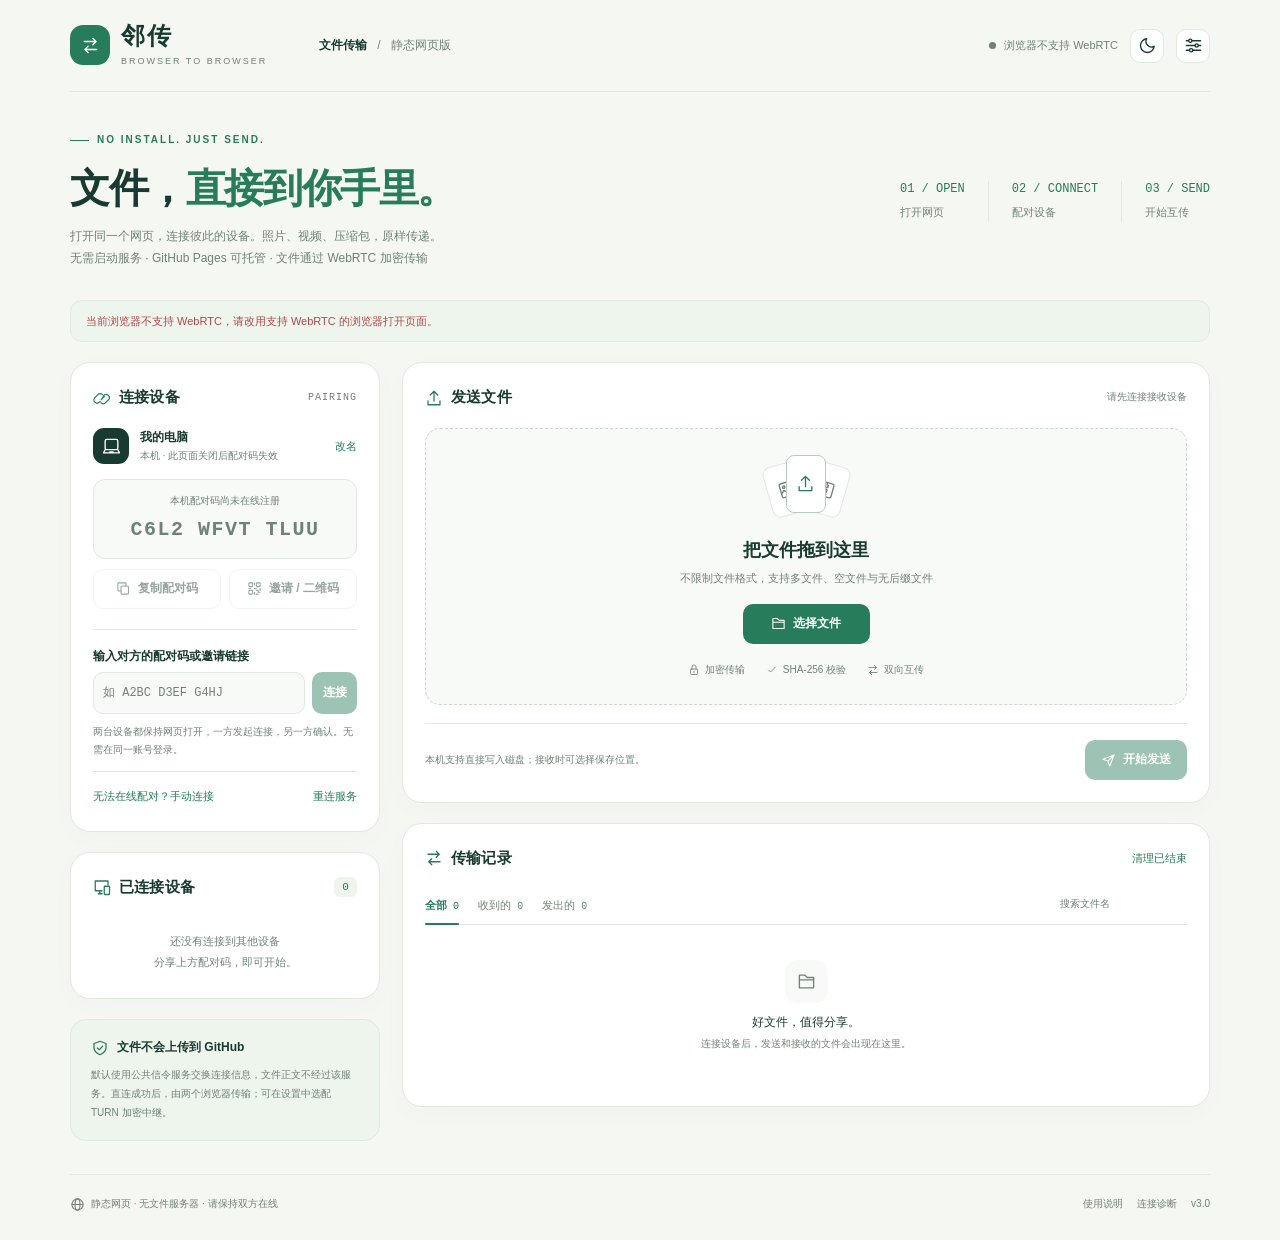
==== index.html @ 96dc43ec "feat: 功能开发" ====
<!doctype html>
<!--
THIRD-PARTY NOTICES

QRCode for JavaScript
Copyright (c) 2009 Kazuhiko Arase
Original QR implementation: MIT license (full text retained in index.html).
Source distribution used: qrcode-terminal/vendor/QRCode from the locally installed npm package.
The distribution includes Node adaptation / refactoring; qrcode-terminal is licensed under Apache-2.0.
The application's browser wrapper does not load any remote scripts.

qrcode-terminal Apache-2.0 license follows:


                                 Apache License
                           Version 2.0, January 2004
                        http://www.apache.org/licenses/

   TERMS AND CONDITIONS FOR USE, REPRODUCTION, AND DISTRIBUTION

   1. Definitions.

      "License" shall mean the terms and conditions for use, reproduction,
      and distribution as defined by Sections 1 through 9 of this document.

      "Licensor" shall mean the copyright owner or entity authorized by
      the copyright owner that is granting the License.

      "Legal Entity" shall mean the union of the acting entity and all
      other entities that control, are controlled by, or are under common
      control with that entity. For the purposes of this definition,
      "control" means (i) the power, direct or indirect, to cause the
      direction or management of such entity, whether by contract or
      otherwise, or (ii) ownership of fifty percent (50%) or more of the
      outstanding shares, or (iii) beneficial ownership of such entity.

      "You" (or "Your") shall mean an individual or Legal Entity
      exercising permissions granted by this License.

      "Source" form shall mean the preferred form for making modifications,
      including but not limited to software source code, documentation
      source, and configuration files.

      "Object" form shall mean any form resulting from mechanical
      transformation or translation of a Source form, including but
      not limited to compiled object code, generated documentation,
      and conversions to other media types.

      "Work" shall mean the work of authorship, whether in Source or
      Object form, made available under the License, as indicated by a
      copyright notice that is included in or attached to the work
      (an example is provided in the Appendix below).

      "Derivative Works" shall mean any work, whether in Source or Object
      form, that is based on (or derived from) the Work and for which the
      editorial revisions, annotations, elaborations, or other modifications
      represent, as a whole, an original work of authorship. For the purposes
      of this License, Derivative Works shall not include works that remain
      separable from, or merely link (or bind by name) to the interfaces of,
      the Work and Derivative Works thereof.

      "Contribution" shall mean any work of authorship, including
      the original version of the Work and any modifications or additions
      to that Work or Derivative Works thereof, that is intentionally
      submitted to Licensor for inclusion in the Work by the copyright owner
      or by an individual or Legal Entity authorized to submit on behalf of
      the copyright owner. For the purposes of this definition, "submitted"
      means any form of electronic, verbal, or written communication sent
      to the Licensor or its representatives, including but not limited to
      communication on electronic mailing lists, source code control systems,
      and issue tracking systems that are managed by, or on behalf of, the
      Licensor for the purpose of discussing and improving the Work, but
      excluding communication that is conspicuously marked or otherwise
      designated in writing by the copyright owner as "Not a Contribution."

      "Contributor" shall mean Licensor and any individual or Legal Entity
      on behalf of whom a Contribution has been received by Licensor and
      subsequently incorporated within the Work.

   2. Grant of Copyright License. Subject to the terms and conditions of
      this License, each Contributor hereby grants to You a perpetual,
      worldwide, non-exclusive, no-charge, royalty-free, irrevocable
      copyright license to reproduce, prepare Derivative Works of,
      publicly display, publicly perform, sublicense, and distribute the
      Work and such Derivative Works in Source or Object form.

   3. Grant of Patent License. Subject to the terms and conditions of
      this License, each Contributor hereby grants to You a perpetual,
      worldwide, non-exclusive, no-charge, royalty-free, irrevocable
      (except as stated in this section) patent license to make, have made,
      use, offer to sell, sell, import, and otherwise transfer the Work,
      where such license applies only to those patent claims licensable
      by such Contributor that are necessarily infringed by their
      Contribution(s) alone or by combination of their Contribution(s)
      with the Work to which such Contribution(s) was submitted. If You
      institute patent litigation against any entity (including a
      cross-claim or counterclaim in a lawsuit) alleging that the Work
      or a Contribution incorporated within the Work constitutes direct
      or contributory patent infringement, then any patent licenses
      granted to You under this License for that Work shall terminate
      as of the date such litigation is filed.

   4. Redistribution. You may reproduce and distribute copies of the
      Work or Derivative Works thereof in any medium, with or without
      modifications, and in Source or Object form, provided that You
      meet the following conditions:

      (a) You must give any other recipients of the Work or
          Derivative Works a copy of this License; and

      (b) You must cause any modified files to carry prominent notices
          stating that You changed the files; and

      (c) You must retain, in the Source form of any Derivative Works
          that You distribute, all copyright, patent, trademark, and
          attribution notices from the Source form of the Work,
          excluding those notices that do not pertain to any part of
          the Derivative Works; and

      (d) If the Work includes a "NOTICE" text file as part of its
          distribution, then any Derivative Works that You distribute must
          include a readable copy of the attribution notices contained
          within such NOTICE file, excluding those notices that do not
          pertain to any part of the Derivative Works, in at least one
          of the following places: within a NOTICE text file distributed
          as part of the Derivative Works; within the Source form or
          documentation, if provided along with the Derivative Works; or,
          within a display generated by the Derivative Works, if and
          wherever such third-party notices normally appear. The contents
          of the NOTICE file are for informational purposes only and
          do not modify the License. You may add Your own attribution
          notices within Derivative Works that You distribute, alongside
          or as an addendum to the NOTICE text from the Work, provided
          that such additional attribution notices cannot be construed
          as modifying the License.

      You may add Your own copyright statement to Your modifications and
      may provide additional or different license terms and conditions
      for use, reproduction, or distribution of Your modifications, or
      for any such Derivative Works as a whole, provided Your use,
      reproduction, and distribution of the Work otherwise complies with
      the conditions stated in this License.

   5. Submission of Contributions. Unless You explicitly state otherwise,
      any Contribution intentionally submitted for inclusion in the Work
      by You to the Licensor shall be under the terms and conditions of
      this License, without any additional terms or conditions.
      Notwithstanding the above, nothing herein shall supersede or modify
      the terms of any separate license agreement you may have executed
      with Licensor regarding such Contributions.

   6. Trademarks. This License does not grant permission to use the trade
      names, trademarks, service marks, or product names of the Licensor,
      except as required for reasonable and customary use in describing the
      origin of the Work and reproducing the content of the NOTICE file.

   7. Disclaimer of Warranty. Unless required by applicable law or
      agreed to in writing, Licensor provides the Work (and each
      Contributor provides its Contributions) on an "AS IS" BASIS,
      WITHOUT WARRANTIES OR CONDITIONS OF ANY KIND, either express or
      implied, including, without limitation, any warranties or conditions
      of TITLE, NON-INFRINGEMENT, MERCHANTABILITY, or FITNESS FOR A
      PARTICULAR PURPOSE. You are solely responsible for determining the
      appropriateness of using or redistributing the Work and assume any
      risks associated with Your exercise of permissions under this License.

   8. Limitation of Liability. In no event and under no legal theory,
      whether in tort (including negligence), contract, or otherwise,
      unless required by applicable law (such as deliberate and grossly
      negligent acts) or agreed to in writing, shall any Contributor be
      liable to You for damages, including any direct, indirect, special,
      incidental, or consequential damages of any character arising as a
      result of this License or out of the use or inability to use the
      Work (including but not limited to damages for loss of goodwill,
      work stoppage, computer failure or malfunction, or any and all
      other commercial damages or losses), even if such Contributor
      has been advised of the possibility of such damages.

   9. Accepting Warranty or Additional Liability. While redistributing
      the Work or Derivative Works thereof, You may choose to offer,
      and charge a fee for, acceptance of support, warranty, indemnity,
      or other liability obligations and/or rights consistent with this
      License. However, in accepting such obligations, You may act only
      on Your own behalf and on Your sole responsibility, not on behalf
      of any other Contributor, and only if You agree to indemnify,
      defend, and hold each Contributor harmless for any liability
      incurred by, or claims asserted against, such Contributor by reason
      of your accepting any such warranty or additional liability.

   END OF TERMS AND CONDITIONS

   APPENDIX: How to apply the Apache License to your work.

      To apply the Apache License to your work, attach the following
      boilerplate notice, with the fields enclosed by brackets "[]"
      replaced with your own identifying information. (Don't include
      the brackets!)  The text should be enclosed in the appropriate
      comment syntax for the file format. We also recommend that a
      file or class name and description of purpose be included on the
      same "printed page" as the copyright notice for easier
      identification within third-party archives.

   Copyright [yyyy] [name of copyright owner]

   Licensed under the Apache License, Version 2.0 (the "License");
   you may not use this file except in compliance with the License.
   You may obtain a copy of the License at

       http://www.apache.org/licenses/LICENSE-2.0

   Unless required by applicable law or agreed to in writing, software
   distributed under the License is distributed on an "AS IS" BASIS,
   WITHOUT WARRANTIES OR CONDITIONS OF ANY KIND, either express or implied.
   See the License for the specific language governing permissions and
   limitations under the License.

==============================================================
This product also include the following software:
==============================================================

 QRCode for JavaScript

 Copyright (c) 2009 Kazuhiko Arase

 URL: http://www.d-project.com/

 Licensed under the MIT license:
   http://www.opensource.org/licenses/mit-license.php

 The word "QR Code" is registered trademark of 
 DENSO WAVE INCORPORATED
   http://www.denso-wave.com/qrcode/faqpatent-e.html

Located in ./vendor/QRCode
- project has been modified to work in Node and some refactoring was done for code cleanup

-->
<html lang="zh-CN"><head><meta charset="utf-8"><meta name="viewport" content="width=device-width,initial-scale=1"><meta name="color-scheme" content="light dark"><meta name="referrer" content="no-referrer"><meta name="description" content="邻传：可部署到 GitHub Pages 的单文件网页。通过 WebRTC 在浏览器间互传任意格式文件，无需运行文件服务器。"><title>邻传 · 浏览器点对点文件传输</title><link rel="icon" href="data:image/svg+xml,%3Csvg xmlns='http://www.w3.org/2000/svg' viewBox='0 0 64 64'%3E%3Crect width='64' height='64' rx='18' fill='%23267c5b'/%3E%3Cpath d='M15 23h34l-8-8M49 41H15l8 8' fill='none' stroke='white' stroke-width='4' stroke-linecap='round' stroke-linejoin='round'/%3E%3C/svg%3E"><style>:root{--bg:#f5f7f3;--card:#fff;--alt:#f8faf7;--ink:#193a30;--muted:#708278;--line:#e1e9e1;--accent:#267c5b;--accent-hover:#1d674a;--soft:#edf5ed;--danger:#b44848;--warn:#9c742f;--shadow:0 6px 28px #193a3005;--radius:20px}
:root[data-theme=dark]{--bg:#111c17;--card:#192920;--alt:#1d2f25;--ink:#e1eee5;--muted:#97ad9e;--line:#304739;--accent:#88d0a4;--accent-hover:#a5dfba;--soft:#263f2f;--danger:#f39494;--warn:#dcba78;--shadow:none}
*{box-sizing:border-box}html{scroll-behavior:smooth}body{margin:0;background:var(--bg);color:var(--ink);font:14px/1.65 -apple-system,BlinkMacSystemFont,"Segoe UI","PingFang SC","Microsoft YaHei",sans-serif}button,input,textarea,select{font:inherit}button{cursor:pointer;color:inherit}button:disabled{opacity:.45;cursor:not-allowed}button,a{touch-action:manipulation;-webkit-tap-highlight-color:transparent}button{border:0;background:none}a{color:var(--accent)}:focus-visible{outline:3px solid var(--accent);outline-offset:3px}[hidden]{display:none!important}h1,h2,h3,p{margin:0}button,input,textarea{min-width:0}input,textarea{width:100%;border:1px solid var(--line);background:var(--alt);color:var(--ink);border-radius:10px;padding:10px 12px}textarea{resize:vertical}input::placeholder,textarea::placeholder{color:var(--muted)}label{display:block;font-size:12px;font-weight:600;margin-bottom:6px}.icon{width:19px;height:19px;fill:none;stroke:currentColor;stroke-width:1.7;stroke-linecap:round;stroke-linejoin:round;flex:none}.icon.sm{width:15px;height:15px}.shell{max-width:1220px;margin:auto;padding:0 40px}.topbar{height:92px;display:flex;align-items:center;justify-content:space-between;gap:20px;border-bottom:1px solid var(--line)}.brand{display:flex;align-items:center;gap:11px}.brand-mark{width:40px;height:40px;border-radius:13px;background:var(--accent);color:var(--card);display:grid;place-items:center}.brand-name{font-size:24px;line-height:1.2;font-weight:760;letter-spacing:2px}.brand-sub{font-size:9px;letter-spacing:2px;color:var(--muted);margin-top:4px}.nav-title{font-size:12px;color:var(--muted);margin-right:auto;margin-left:32px}.nav-title b{color:var(--ink);font-weight:600}.top-actions{display:flex;align-items:center;gap:12px}.icon-btn{width:34px;height:34px;display:inline-flex;align-items:center;justify-content:center;border:1px solid var(--line);background:var(--card);border-radius:10px;flex:none}.icon-btn:hover{background:var(--soft)}.status{display:flex;align-items:center;gap:8px;font-size:11px;color:var(--muted)}.dot{width:7px;height:7px;background:var(--muted);border-radius:50%;flex:none}.status.online{color:var(--accent)}.status.online .dot{background:var(--accent);box-shadow:0 0 0 4px var(--soft)}.hero{display:flex;align-items:center;justify-content:space-between;gap:30px;padding:40px 0 30px}.eyebrow{font-size:10px;letter-spacing:2px;color:var(--accent);font-weight:650;display:flex;align-items:center;gap:8px}.eyebrow:before{content:"";width:19px;height:1px;background:var(--accent)}h1{font-size:40px;line-height:1.4;letter-spacing:-1.4px;font-weight:740;margin:11px 0 9px}h1 span{color:var(--accent)}.hero p{font-size:12px;color:var(--muted);line-height:1.9}.hero-steps{display:flex;gap:23px}.hero-step{display:grid;gap:6px;font-size:11px;color:var(--muted);white-space:nowrap}.hero-step+.hero-step{border-left:1px solid var(--line);padding-left:23px}.hero-step b{font:12px/1.4 ui-monospace,SFMono-Regular,Consolas,monospace;color:var(--accent)}.workspace{display:grid;grid-template-columns:310px minmax(0,1fr);gap:22px;align-items:start}.column{display:flex;flex-direction:column;gap:20px;min-width:0}.card{background:var(--card);border:1px solid var(--line);border-radius:var(--radius);box-shadow:var(--shadow);padding:22px}.heading{display:flex;align-items:center;justify-content:space-between;gap:10px}.heading-title{display:flex;align-items:center;gap:8px}.heading-title>.icon{color:var(--accent);width:18px;height:18px}h2{font-size:15px;font-weight:650;letter-spacing:.2px}h3{font-size:14px;font-weight:650}.kicker{font:10px/1.5 ui-monospace,SFMono-Regular,Consolas,monospace;color:var(--muted);letter-spacing:1px}.tiny{font-size:10px;color:var(--muted)}.muted{color:var(--muted);font-size:12px}.pair-self{display:flex;align-items:center;gap:11px;padding:18px 0 15px}.avatar{width:36px;height:36px;border-radius:11px;display:grid;place-items:center;background:var(--soft);color:var(--accent);flex:none}.avatar.me{background:var(--ink);color:var(--card)}.name{font-size:12px;font-weight:650;white-space:nowrap;overflow:hidden;text-overflow:ellipsis}.grow{flex:1;min-width:0}.code-box{position:relative;background:var(--alt);border:1px solid var(--line);border-radius:12px;padding:13px 10px;text-align:center}.code-box .tiny{font-size:10px;margin-bottom:5px}.pair-code{font:600 20px/1.5 ui-monospace,SFMono-Regular,Consolas,monospace;letter-spacing:1.5px;user-select:all}.code-box.offline .pair-code{color:var(--muted)}.share-actions{display:grid;grid-template-columns:1fr 1fr;gap:8px;margin-top:10px}.btn{display:inline-flex;align-items:center;justify-content:center;gap:7px;font-size:12px;font-weight:600;border-radius:10px;min-height:38px;padding:9px 15px;background:var(--accent);color:var(--card);border:1px solid transparent;white-space:nowrap}.btn:hover:not(:disabled){background:var(--accent-hover)}.btn.secondary{background:var(--card);color:var(--ink);border-color:var(--line)}.btn.secondary:hover:not(:disabled){background:var(--soft)}.btn.ghost{background:var(--soft);color:var(--accent)}.btn.danger{background:transparent;color:var(--danger);border-color:var(--line)}.btn.small{font-size:11px;min-height:31px;padding:6px 10px}.divider{height:1px;background:var(--line);margin:20px 0 17px}.input-row{display:flex;gap:7px}.input-row input{font:12px/1.5 ui-monospace,SFMono-Regular,Consolas,monospace;padding:11px 9px}.input-row .btn{padding:9px 12px}.pair-hint{font-size:10px;color:var(--muted);margin:9px 0;line-height:1.8}.text-btn{color:var(--accent);font-size:11px;padding:3px 0;text-decoration:none}.text-btn:hover{text-decoration:underline}.text-btn.danger{color:var(--danger)}.manual-link{display:flex;align-items:center;justify-content:space-between;margin-top:12px;border-top:1px solid var(--line);padding-top:12px}.count{font:11px/1.5 ui-monospace,SFMono-Regular,Consolas,monospace;background:var(--soft);color:var(--accent);border-radius:6px;min-width:23px;text-align:center;padding:2px 6px}.device-list{margin-top:13px}.device{display:flex;align-items:center;gap:9px;padding:11px 8px;border-radius:12px;border:1px solid var(--line);margin-top:8px}.device.selected{background:var(--soft);border-color:var(--accent)}.device-select{display:flex;align-items:center;gap:9px;text-align:left;padding:0;flex:1;min-width:0}.device .icon-btn{width:27px;height:27px;border-radius:8px;background:transparent}.device .avatar{width:32px;height:32px}.device-info{font-size:10px;color:var(--muted);line-height:1.8}.device-info .verify{font-family:ui-monospace,SFMono-Regular,Consolas,monospace}.request{padding:12px;background:var(--soft);border:1px solid var(--line);border-radius:12px;margin-top:10px}.request p{font-size:11px;color:var(--muted);margin:5px 0 9px}.request .actions{display:flex;gap:6px}.empty-devices{font-size:11px;color:var(--muted);text-align:center;padding:19px 0 3px;line-height:1.9}.privacy-card{padding:18px 20px;background:var(--soft);border:1px solid var(--line);border-radius:16px}.privacy-card .heading-title{font-size:12px;font-weight:600}.privacy-card p{font-size:10px;color:var(--muted);line-height:1.9;margin-top:7px}.recipient{font-size:10px;color:var(--muted);max-width:50%;overflow:hidden;text-overflow:ellipsis;white-space:nowrap}.dropzone{display:flex;flex-direction:column;align-items:center;justify-content:center;border:1.5px dashed #c9d9ca;background:var(--alt);border-radius:15px;margin-top:18px;min-height:257px;padding:26px 12px;text-align:center;transition:background .15s,border-color .15s}.dropzone.dragging{background:var(--soft);border-color:var(--accent)}.file-art{width:83px;height:66px;position:relative;margin:0 auto 15px}.paper{position:absolute;display:grid;place-items:center;width:40px;height:52px;border:1px solid var(--line);background:var(--card);border-radius:8px;top:8px;color:var(--muted)}.paper.left{left:2px;transform:rotate(-16deg)}.paper.right{right:2px;transform:rotate(16deg)}.paper.center{left:21px;top:0;height:58px;z-index:1;color:var(--accent);border-color:#b5ccb9}.dropzone h3{font-size:18px;margin-bottom:3px}.dropzone p{font-size:11px;color:var(--muted)}.dropzone>.btn{margin-top:17px;min-width:127px}.drop-hints{display:flex;justify-content:center;gap:21px;font-size:10px;color:var(--muted);margin-top:18px}.drop-hints span{display:flex;align-items:center;gap:5px}.drop-hints .icon{width:12px;height:12px}.queue{margin-top:17px}.queue .heading{margin-bottom:9px}.queue-list{max-height:246px;overflow:auto}.queue-file{display:flex;align-items:center;gap:9px;padding:8px 0;border-bottom:1px solid var(--line)}.file-icon{width:32px;height:38px;background:var(--soft);color:var(--accent);border-radius:7px;display:grid;place-items:center;flex:none}.filename{font-size:12px;font-weight:600;overflow:hidden;white-space:nowrap;text-overflow:ellipsis}.file-meta{font-size:10px;color:var(--muted);line-height:1.85;overflow-wrap:anywhere}.send-footer{display:flex;justify-content:space-between;align-items:center;gap:12px;border-top:1px solid var(--line);margin-top:18px;padding-top:16px}.send-footer p{font-size:10px;color:var(--muted);max-width:64%}.tabbar{display:flex;align-items:center;justify-content:space-between;gap:12px;border-bottom:1px solid var(--line);margin-top:15px}.tabs{display:flex;gap:19px}.tab{position:relative;padding:10px 0;font-size:11px;color:var(--muted)}.tab.active{color:var(--accent);font-weight:650}.tab.active:after{position:absolute;content:"";height:2px;background:var(--accent);bottom:-1px;left:0;right:0;border-radius:2px}.tab span{font:10px/1.5 ui-monospace,SFMono-Regular,Consolas,monospace;margin-left:3px}.search{max-width:132px;font-size:10px;border:0;background:transparent;padding:5px}.transfer-list{max-height:600px;overflow:auto}.empty-state{padding:35px 16px 32px;text-align:center}.empty-art{width:43px;height:43px;border-radius:13px;background:var(--alt);color:var(--muted);display:grid;place-items:center;margin:auto auto 10px}.empty-state h3{font-size:12px;font-weight:500;margin-bottom:3px}.empty-state p{font-size:10px;color:var(--muted)}.transfer{display:flex;align-items:flex-start;gap:11px;padding:16px 0;border-bottom:1px solid var(--line)}.transfer:last-child{border-bottom:0}.transfer-main{min-width:0;flex:1}.transfer .file-icon{margin-top:2px}.transfer-head{display:flex;justify-content:space-between;gap:8px}.state-label{font-size:10px;color:var(--accent);flex:none;text-align:right}.state-label.error{color:var(--danger)}.progress-track{height:4px;border-radius:4px;background:var(--line);overflow:hidden;margin-top:9px}.progress-fill{height:100%;background:var(--accent);transition:width .15s}.transfer-actions{display:flex;flex-wrap:wrap;align-items:center;gap:7px;margin-top:9px}.checksum{font:9px/1.7 ui-monospace,SFMono-Regular,Consolas,monospace;color:var(--muted);overflow-wrap:anywhere;margin-top:5px}.banner{background:var(--soft);border:1px solid var(--line);padding:11px 15px;border-radius:12px;font-size:11px;color:var(--muted);margin-bottom:20px}.banner strong{color:var(--ink)}.banner.error{color:var(--danger)}.footer{display:flex;align-items:center;justify-content:space-between;gap:20px;border-top:1px solid var(--line);margin-top:33px;padding:21px 0 28px;font-size:10px;color:var(--muted)}.footer-left{display:flex;align-items:center;gap:6px}.footer-right{display:flex;align-items:center;gap:14px}.footer-right button{font-size:10px;color:var(--muted);padding:0}.toasts{position:fixed;bottom:25px;left:50%;transform:translateX(-50%);z-index:100;max-width:calc(100vw - 30px);width:max-content;pointer-events:none;display:grid;gap:8px}.toast{background:var(--ink);color:var(--card);box-shadow:0 5px 25px #0002;padding:11px 17px;border-radius:11px;font-size:12px;max-width:580px;overflow-wrap:anywhere}.toast.error{background:var(--danger);color:#fff}dialog{width:min(560px,calc(100vw - 28px));border:1px solid var(--line);border-radius:20px;padding:25px;background:var(--card);color:var(--ink);box-shadow:0 20px 100px #0003;max-height:88vh;overflow:auto}dialog::backdrop{background:#11251c66;backdrop-filter:blur(3px)}.modal-heading{display:flex;align-items:center;justify-content:space-between;gap:15px;margin-bottom:16px}.modal-heading h2{font-size:18px}.modal-copy{font-size:12px;line-height:1.9;color:var(--muted);margin:0 0 17px}.field{margin:16px 0}.field .tiny{margin-top:6px;line-height:1.85}.modal-actions{display:flex;justify-content:flex-end;gap:9px;margin-top:18px}.check-label{display:flex;align-items:flex-start;gap:8px;color:var(--muted);font-size:11px;font-weight:400}.check-label input{width:15px;min-width:15px;height:15px;accent-color:var(--accent);margin-top:3px}.mono{font-family:ui-monospace,SFMono-Regular,Consolas,monospace}.manual-section{border:1px solid var(--line);border-radius:12px;padding:14px;margin-top:13px}.manual-section h3{font-size:12px;margin-bottom:7px}.manual-section p{font-size:11px;color:var(--muted);line-height:1.9;margin-bottom:11px}.manual-section textarea{font:10px/1.6 ui-monospace,SFMono-Regular,Consolas,monospace;margin-bottom:8px;min-height:80px}.manual-section .btn{white-space:normal}.manual-state{font-size:11px;color:var(--accent);margin-top:12px;overflow-wrap:anywhere}.qr-wrap{display:grid;place-items:center;padding:7px}.qr-wrap canvas{width:236px;max-width:100%;height:auto;border-radius:12px}.share-code{text-align:center;font:600 19px/1.5 ui-monospace,SFMono-Regular,Consolas,monospace;margin:12px 0;color:var(--accent);letter-spacing:2px}.share-url{font-size:11px}.help-item{margin:15px 0}.help-item h3{font-size:13px;margin-bottom:5px}.help-item p{font-size:12px;line-height:1.85;color:var(--muted)}.log{white-space:pre-wrap;word-break:break-word;background:var(--alt);padding:12px;border-radius:12px;max-height:290px;overflow:auto;font:10px/1.9 ui-monospace,SFMono-Regular,Consolas,monospace}.cap{display:inline-flex;align-items:center;gap:5px;font-size:10px;color:var(--accent);background:var(--soft);padding:3px 8px;border-radius:6px}
@media(max-width:960px){.shell{padding:0 24px}.workspace{grid-template-columns:285px minmax(0,1fr);gap:18px}.card{padding:19px}.hero-steps{gap:14px}.hero-step+.hero-step{padding-left:14px}h1{font-size:34px}.nav-title{display:none}.pair-code{font-size:18px}}
@media(max-width:720px){.shell{padding:0 18px}.topbar{height:75px}.brand-name{font-size:22px}.brand-mark{height:36px;width:36px}.brand-sub{font-size:8px}.top-actions{gap:8px}.status{font-size:10px;gap:6px}.top-actions>.icon-btn{height:30px;width:30px}.hero{padding:29px 0 23px;display:block}.hero-steps{display:none}h1{font-size:31px;letter-spacing:-.8px;margin:9px 0 8px}.hero p{font-size:11px}.eyebrow{font-size:9px}.workspace{grid-template-columns:1fr;gap:18px}.column{gap:18px}.privacy-card{display:none}.card{padding:19px;border-radius:17px}.pair-self{padding-top:14px}.pair-card .pair-code{font-size:23px;letter-spacing:3px}.share-actions{margin-top:9px}.divider{margin:17px 0 14px}.pair-card .share-actions .btn{min-height:36px}.pair-card .pair-hint{margin-bottom:0}.dropzone{min-height:243px}.device-card{padding-top:17px;padding-bottom:17px}.empty-devices{padding:11px 0 0}.device-list{margin-top:9px}.footer{align-items:flex-start;font-size:9px;margin-top:24px;padding:18px 0 25px;gap:10px}.footer-left{align-items:flex-start}.footer-right{gap:10px;flex:none}.send-footer p{max-width:58%;font-size:9px}.tabbar{gap:7px}.tabs{gap:14px}.search{max-width:101px}.drop-hints{gap:15px;font-size:9px}.transfer-head{align-items:flex-start}.state-label{max-width:100px;font-size:9px}.transfer-actions .btn{font-size:10px}.transfer-list{max-height:none}dialog{padding:20px}.modal-heading h2{font-size:17px}.brand-sub{letter-spacing:1.5px}}
@media(prefers-reduced-motion:reduce){html{scroll-behavior:auto}*,*:before,*:after{transition:none!important}}
</style></head><body>
<svg xmlns="http://www.w3.org/2000/svg" style="display:none" aria-hidden="true"><defs>
<symbol id="i-transfer" viewBox="0 0 24 24"><path d="M4 7h15m-4-4 4 4-4 4M20 17H5m4-4-4 4 4 4"/></symbol>
<symbol id="i-link" viewBox="0 0 24 24"><path d="m10 13 4-4M8.5 15.5l-1 1a4.24 4.24 0 0 1-6-6l4-4a4.24 4.24 0 0 1 6 0m1 2 1-1a4.24 4.24 0 0 1 6 6l-4 4a4.24 4.24 0 0 1-6 0" transform="translate(1 1)"/></symbol>
<symbol id="i-copy" viewBox="0 0 24 24"><rect x="8" y="8" width="12" height="13" rx="2"/><path d="M16 8V4a1 1 0 0 0-1-1H4a1 1 0 0 0-1 1v11a1 1 0 0 0 1 1h4"/></symbol>
<symbol id="i-qr" viewBox="0 0 24 24"><rect x="3" y="3" width="6" height="6" rx="1"/><rect x="15" y="3" width="6" height="6" rx="1"/><rect x="3" y="15" width="6" height="6" rx="1"/><path d="M15 15h3v3h3m-6 3h3m3-9v3M3 12h3m6-9v3m0 6h3m-3 6v3"/></symbol>
<symbol id="i-laptop" viewBox="0 0 24 24"><rect x="4" y="3" width="16" height="13" rx="2"/><path d="m4 16-2 4h20l-2-4M10 19h4"/></symbol>
<symbol id="i-phone" viewBox="0 0 24 24"><rect x="6" y="2" width="12" height="20" rx="3"/><path d="M10 5h4m-3 14h2"/></symbol>
<symbol id="i-devices" viewBox="0 0 24 24"><path d="M12 17H3V4h17v5M7 21h5m-3-4v4"/><rect x="15" y="11" width="7" height="11" rx="1"/></symbol>
<symbol id="i-shield" viewBox="0 0 24 24"><path d="M12 3 4 6v6c0 5 8 9 8 9s8-4 8-9V6Z"/><path d="m8.5 12 2.5 2.5 4.5-5"/></symbol>
<symbol id="i-file" viewBox="0 0 24 24"><path d="M14 2H5a1 1 0 0 0-1 1v18a1 1 0 0 0 1 1h14a1 1 0 0 0 1-1V8Zm0 0v6h6M8 13h8m-8 4h5"/></symbol>
<symbol id="i-image" viewBox="0 0 24 24"><rect x="3" y="3" width="18" height="18" rx="2"/><circle cx="8" cy="8" r="1.5"/><path d="m21 16-5-5-8 10M3 16l4-4 4 4"/></symbol>
<symbol id="i-archive" viewBox="0 0 24 24"><rect x="4" y="3" width="16" height="18" rx="2"/><path d="M11 3v3h2v3h-2v3h2v3h-2v3h2"/></symbol>
<symbol id="i-upload" viewBox="0 0 24 24"><path d="M12 16V3m-5 5 5-5 5 5M4 16v5h16v-5"/></symbol>
<symbol id="i-download" viewBox="0 0 24 24"><path d="M12 3v13m-5-5 5 5 5-5M4 16v5h16v-5"/></symbol>
<symbol id="i-send" viewBox="0 0 24 24"><path d="m3 10 18-7-7 18-3-8-8-3Zm8 3L21 3"/></symbol>
<symbol id="i-folder" viewBox="0 0 24 24"><path d="M3 7V4h7l3 3h8v13H3Zm0 3h18"/></symbol>
<symbol id="i-close" viewBox="0 0 24 24"><path d="m6 6 12 12M6 18 18 6"/></symbol>
<symbol id="i-check" viewBox="0 0 24 24"><path d="m5 12 4 4L19 6"/></symbol>
<symbol id="i-moon" viewBox="0 0 24 24"><path d="M20.5 13A8.7 8.7 0 1 1 11 3.5 7 7 0 0 0 20.5 13Z"/></symbol>
<symbol id="i-settings" viewBox="0 0 24 24"><path d="M3 6h18M3 12h18M3 18h18"/><circle cx="8" cy="6" r="2" fill="var(--card)"/><circle cx="16" cy="12" r="2" fill="var(--card)"/><circle cx="9" cy="18" r="2" fill="var(--card)"/></symbol>
<symbol id="i-refresh" viewBox="0 0 24 24"><path d="M20 7a9 9 0 1 0 1 9M20 3v5h-5"/></symbol>
<symbol id="i-pause" viewBox="0 0 24 24"><path d="M8 5v14M16 5v14"/></symbol>
<symbol id="i-play" viewBox="0 0 24 24"><path d="m8 4 12 8-12 8Z"/></symbol>
<symbol id="i-lock" viewBox="0 0 24 24"><rect x="5" y="10" width="14" height="11" rx="2"/><path d="M8 10V6a4 4 0 0 1 8 0v4m-4 5v2"/></symbol>
<symbol id="i-globe" viewBox="0 0 24 24"><circle cx="12" cy="12" r="9"/><ellipse cx="12" cy="12" rx="4" ry="9"/><path d="M3 12h18"/></symbol>
</defs></svg>
<div class="shell">
<header class="topbar"><div class="brand"><div class="brand-mark"><svg class="icon" aria-hidden="true"><use href="#i-transfer"/></svg></div><div><div class="brand-name">邻传</div><div class="brand-sub">BROWSER TO BROWSER</div></div></div><div class="nav-title"><b>文件传输</b> &nbsp; / &nbsp; 静态网页版</div><div class="top-actions"><div class="status" id="signalStatus" role="status"><span class="dot"></span><span id="signalText">正在连接配对服务</span></div><button class="icon-btn" id="themeBtn" aria-label="切换深浅色" title="切换深浅色"><svg class="icon"><use href="#i-moon"/></svg></button><button class="icon-btn" id="settingsBtn" aria-label="设置" title="设置"><svg class="icon"><use href="#i-settings"/></svg></button></div></header>
<section class="hero"><div><div class="eyebrow">NO INSTALL. JUST SEND.</div><h1>文件，<span>直接到你手里。</span></h1><p>打开同一个网页，连接彼此的设备。照片、视频、压缩包，原样传递。<br>无需启动服务 · GitHub Pages 可托管 · 文件通过 WebRTC 加密传输</p></div><div class="hero-steps"><div class="hero-step"><b>01 / OPEN</b><span>打开网页</span></div><div class="hero-step"><b>02 / CONNECT</b><span>配对设备</span></div><div class="hero-step"><b>03 / SEND</b><span>开始互传</span></div></div></section>
<div class="banner" id="connectionBanner" hidden></div>
<main class="workspace">
<aside class="column">
<section class="card pair-card"><div class="heading"><div class="heading-title"><svg class="icon"><use href="#i-link"/></svg><h2>连接设备</h2></div><span class="kicker">PAIRING</span></div>
<div class="pair-self"><span class="avatar me" id="myAvatar"><svg class="icon"><use href="#i-laptop"/></svg></span><div class="grow"><div class="name" id="myName">我的设备</div><div class="tiny">本机 · 此页面关闭后配对码失效</div></div><button class="text-btn" id="renameBtn">改名</button></div>
<div class="code-box offline" id="codeBox"><div class="tiny" id="codeLabel">正在注册本机配对码</div><div class="pair-code" id="myCode">---- ---- ----</div></div>
<div class="share-actions"><button class="btn secondary" id="copyCodeBtn" disabled><svg class="icon sm"><use href="#i-copy"/></svg>复制配对码</button><button class="btn secondary" id="shareBtn" disabled><svg class="icon sm"><use href="#i-qr"/></svg>邀请 / 二维码</button></div>
<div class="divider"></div><form id="connectForm"><label for="remoteCode">输入对方的配对码或邀请链接</label><div class="input-row"><input id="remoteCode" autocomplete="off" autocapitalize="characters" spellcheck="false" placeholder="如 A2BC D3EF G4HJ" maxlength="2048" aria-describedby="pairHint"><button class="btn" id="connectBtn" type="submit" disabled>连接</button></div></form><p class="pair-hint" id="pairHint">两台设备都保持网页打开，一方发起连接，另一方确认。无需在同一账号登录。</p>
<div id="pairRequests" aria-live="polite"></div><div class="manual-link"><button class="text-btn" id="manualBtn">无法在线配对？手动连接</button><button class="text-btn" id="retrySignalBtn" hidden>重连服务</button></div></section>
<section class="card device-card"><div class="heading"><div class="heading-title"><svg class="icon"><use href="#i-devices"/></svg><h2>已连接设备</h2></div><span class="count" id="deviceCount">0</span></div><div class="device-list" id="deviceList"></div><div class="empty-devices" id="deviceEmpty">还没有连接到其他设备<br>分享上方配对码，即可开始。</div></section>
<section class="privacy-card"><div class="heading-title"><svg class="icon"><use href="#i-shield"/></svg>文件不会上传到 GitHub</div><p>默认使用公共信令服务交换连接信息，文件正文不经过该服务。直连成功后，由两个浏览器传输；可在设置中选配 TURN 加密中继。</p></section>
</aside>
<div class="column">
<section class="card"><div class="heading"><div class="heading-title"><svg class="icon"><use href="#i-upload"/></svg><h2>发送文件</h2></div><span class="recipient" id="recipientLabel">请先连接接收设备</span></div>
<div class="dropzone" id="dropzone"><div class="file-art" aria-hidden="true"><span class="paper left"><svg class="icon"><use href="#i-image"/></svg></span><span class="paper right"><svg class="icon"><use href="#i-archive"/></svg></span><span class="paper center"><svg class="icon"><use href="#i-upload"/></svg></span></div><h3>把文件拖到这里</h3><p>不限制文件格式，支持多文件、空文件与无后缀文件</p><button class="btn" id="chooseBtn"><svg class="icon sm"><use href="#i-folder"/></svg>选择文件</button><input type="file" id="fileInput" multiple hidden><div class="drop-hints"><span><svg class="icon"><use href="#i-lock"/></svg>加密传输</span><span><svg class="icon"><use href="#i-check"/></svg>SHA-256 校验</span><span><svg class="icon"><use href="#i-transfer"/></svg>双向互传</span></div></div>
<div class="queue" id="queuePanel" hidden><div class="heading"><span class="tiny" id="queueSummary"></span><button class="text-btn" id="clearQueueBtn">清空待发送</button></div><div class="queue-list" id="queueList"></div></div>
<div class="send-footer"><p id="saveCapability">传输时请保持两端页面打开。文件夹请先压缩。</p><button class="btn" id="sendBtn" disabled><svg class="icon sm"><use href="#i-send"/></svg><span id="sendBtnText">开始发送</span></button></div></section>
<section class="card" id="historyCard"><div class="heading"><div class="heading-title"><svg class="icon"><use href="#i-transfer"/></svg><h2>传输记录</h2></div><button class="text-btn" id="clearHistoryBtn">清理已结束</button></div><div class="tabbar"><div class="tabs" role="tablist" aria-label="传输记录分类"><button class="tab active" id="allTab" role="tab" aria-selected="true" data-tab="all">全部 <span id="allCount">0</span></button><button class="tab" id="inTab" role="tab" aria-selected="false" data-tab="in">收到的 <span id="inCount">0</span></button><button class="tab" id="outTab" role="tab" aria-selected="false" data-tab="out">发出的 <span id="outCount">0</span></button></div><input class="search" id="searchInput" type="search" placeholder="搜索文件名" aria-label="搜索文件名"></div><div class="transfer-list" id="transferList" role="tabpanel"></div></section>
</div>
</main><footer class="footer"><div class="footer-left"><svg class="icon sm"><use href="#i-globe"/></svg><span>静态网页 · 无文件服务器 · 请保持双方在线</span></div><div class="footer-right"><button id="helpBtn">使用说明</button><button id="diagnosticsBtn">连接诊断</button><span>v3.0</span></div></footer>
</div>
<dialog id="shareDialog"><div class="modal-heading"><h2>让另一台设备加入</h2><button class="icon-btn" data-close="shareDialog" aria-label="关闭"><svg class="icon"><use href="#i-close"/></svg></button></div><p class="modal-copy">用系统相机扫描二维码，或分享下方链接。对方发起连接后，请在本机确认。</p><div class="qr-wrap"><canvas id="qrCanvas" aria-label="本机邀请链接二维码" role="img"></canvas></div><div class="share-code" id="shareCode"></div><label for="shareUrl">邀请链接</label><input id="shareUrl" class="share-url" readonly><div class="modal-actions"><button class="btn secondary" id="nativeShareBtn" hidden>系统分享</button><button class="btn" id="copyLinkBtn"><svg class="icon sm"><use href="#i-copy"/></svg>复制邀请链接</button></div></dialog>
<dialog id="manualDialog"><div class="modal-heading"><h2>手动连接</h2><button class="icon-btn" data-close="manualDialog" aria-label="关闭"><svg class="icon"><use href="#i-close"/></svg></button></div><p class="modal-copy">不经过在线配对服务。A 生成连接信息交给 B，B 生成回复交还 A。双方必须保持本页打开，且网络允许 WebRTC 通信。</p><label class="check-label"><input type="checkbox" id="manualLocal" checked><span>仅使用局域网候选地址，不访问 STUN / TURN。跨网络时可取消勾选，使用设置中的 ICE 服务。</span></label><section class="manual-section"><h3>① 发起方 A</h3><p>点击生成后，将下方输出完整复制给另一台设备。</p><button class="btn secondary" id="createOfferBtn">生成连接信息</button></section><section class="manual-section"><h3>② 粘贴对方的信息</h3><label for="manualInput" class="tiny">B 粘贴 A 的连接信息；A 粘贴 B 的回复。</label><textarea id="manualInput" spellcheck="false" placeholder="LC3.…"></textarea><button class="btn" id="applyManualBtn">读取信息 / 生成回复</button></section><section class="manual-section"><h3>③ 本机输出</h3><textarea id="manualOutput" readonly spellcheck="false" aria-label="本机连接信息输出" placeholder="生成的连接信息或回复会出现在这里"></textarea><button class="btn secondary small" id="copyManualBtn" disabled>复制本机输出</button><button class="text-btn danger" id="cancelManualBtn" style="margin-left:12px">取消本次手动连接</button></section><p class="manual-state" id="manualState" role="status">提示：连接信息含网络候选地址，请只交给可信的接收方。</p></dialog>
<dialog id="settingsDialog"><div class="modal-heading"><h2>设置</h2><button class="icon-btn" data-close="settingsDialog" aria-label="关闭"><svg class="icon"><use href="#i-close"/></svg></button></div><form id="settingsForm"><div class="field"><label for="deviceNameInput">设备名称</label><input id="deviceNameInput" maxlength="40" required><p class="tiny">名称由设备自行填写，不是经过认证的身份。</p></div><div class="field"><label for="signalUrlInput">信令 WebSocket 地址</label><input id="signalUrlInput" type="url" spellcheck="false" required><p class="tiny">默认使用公共 PeerServer；无需你部署后端。可填写兼容 PeerServer 协议的地址，HTTPS 页面只接受 wss://。</p></div><div class="field"><label for="signalKeyInput">PeerServer key</label><input id="signalKeyInput" spellcheck="false" maxlength="100"></div><div class="field"><label for="iceInput">ICE 服务（JSON，可选 STUN / TURN）</label><textarea id="iceInput" class="mono" rows="5" spellcheck="false"></textarea><p class="tiny">默认只有 STUN，不保证穿透所有网络。填写 [] 可停用。TURN 凭据仅保存在当前浏览器，不要将私人凭据写入公开仓库。</p></div><label class="check-label"><input id="manualOnlyInput" type="checkbox"><span>停用在线配对，仅使用手动连接</span></label><p class="tiny" style="margin-top:12px">设置保存在此浏览器。网络设置仅影响新建连接；已有文件传输不因重连信令而主动中断。</p><div class="modal-actions"><button class="btn secondary" id="resetSettingsBtn" type="button">恢复默认网络设置</button><button class="btn" type="submit">保存设置</button></div></form></dialog>
<dialog id="helpDialog"><div class="modal-heading"><h2>使用说明</h2><button class="icon-btn" data-close="helpDialog" aria-label="关闭"><svg class="icon"><use href="#i-close"/></svg></button></div><div class="help-item"><h3>怎样在 GitHub Pages 使用？</h3><p>将此 index.html 上传到仓库的 Pages 发布目录，在仓库 Settings → Pages 中选择发布分支。打开发布后的 HTTPS 地址即可使用，不要运行旧版 server.js。</p></div><div class="help-item"><h3>怎样互传？</h3><p>两端打开网页，一方输入对方的配对码或打开邀请链接，另一方确认连接。选择已连接设备与文件，点击发送。对方确认接收后开始传输。双方都可以发文件。</p></div><div class="help-item"><h3>大文件怎么保存？</h3><p>支持“选择位置接收”的浏览器可边接收边写入磁盘，不设应用层文件大小上限，仍受磁盘、浏览器及网络条件限制。其他浏览器采用内存接收，本页文件数据总预算 256 MiB，实际内存占用更高且可能更早耗尽，收到后须点击下载。超出预算请分卷压缩，或换用支持直接保存的浏览器。</p></div><div class="help-item"><h3>离线与隐私</h3><p>自动配对需要能访问公共信令服务，它会获知配对 ID、连接协商信息和连接 IP，但文件正文通过加密数据通道传输，不上传到 GitHub。网页加载后可通过手动交换连接信息，在允许设备互访的局域网内尝试不依赖外部服务的直连。手动模式不是绕过防火墙。</p></div><div class="help-item"><h3>为什么连接失败？</h3><p>先确认双方没有关闭网页、配对码填写正确。信令不可达时尝试手动连接。连接协商失败时，检查访客 Wi-Fi / AP 隔离、VPN 和防火墙；跨网络可能需要可用的 TURN 服务。手机请保持浏览器前台且屏幕亮着。</p></div><div class="help-item"><h3>边界与安全</h3><p>不会自动扫描整个局域网。文件夹先压缩，不限制文件后缀但浏览器或安全软件仍可能阻止某些下载。不打开或执行收到的文件；不要接受陌生连接。重要文件可通过另一个可信渠道核对双方显示的连接校验码。刷新、关闭页面或断线后不支持续传；需重新发送。未点击下载的内存文件会在关闭页面后丢失。</p></div></dialog>
<dialog id="diagnosticsDialog"><div class="modal-heading"><h2>连接诊断</h2><button class="icon-btn" data-close="diagnosticsDialog" aria-label="关闭"><svg class="icon"><use href="#i-close"/></svg></button></div><p class="modal-copy" id="diagnosticInfo"></p><pre class="log" id="diagnosticLog"></pre><div class="modal-actions"><button class="btn secondary" id="diagnosticRetry">重连配对服务</button><button class="btn" id="diagnosticManual">使用手动连接</button></div></dialog>
<div class="toasts" id="toastStack" role="status" aria-live="polite"></div>
<noscript><div style="padding:24px;text-align:center">本工具需要启用 JavaScript 才能传输文件。</div></noscript>
<script>
/* QRCode for JavaScript — Copyright (c) 2009 Kazuhiko Arase, MIT.
Browser wrapper for the QRCode implementation bundled in qrcode-terminal.
Permission is hereby granted, free of charge, to any person obtaining a copy
of this software and associated documentation files (the "Software"), to deal
in the Software without restriction, including without limitation the rights
to use, copy, modify, merge, publish, distribute, sublicense, and/or sell copies
of the Software, and to permit persons to whom the Software is furnished to do
so, subject to the following conditions: The above copyright notice and this
permission notice shall be included in all copies or substantial portions of
the Software. THE SOFTWARE IS PROVIDED "AS IS", WITHOUT WARRANTY OF ANY KIND,
EXPRESS OR IMPLIED, INCLUDING BUT NOT LIMITED TO THE WARRANTIES OF
MERCHANTABILITY, FITNESS FOR A PARTICULAR PURPOSE AND NONINFRINGEMENT. IN NO
EVENT SHALL THE AUTHORS OR COPYRIGHT HOLDERS BE LIABLE FOR ANY CLAIM, DAMAGES
OR OTHER LIABILITY, WHETHER IN AN ACTION OF CONTRACT, TORT OR OTHERWISE,
ARISING FROM, OUT OF OR IN CONNECTION WITH THE SOFTWARE OR THE USE OR OTHER
DEALINGS IN THE SOFTWARE.
*/
(()=>{const modules={
'QR8bitByte':function(module,exports,require){
var QRMode = require('./QRMode');

function QR8bitByte(data) {
	this.mode = QRMode.MODE_8BIT_BYTE;
	this.data = data;
}

QR8bitByte.prototype = {

	getLength : function() {
		return this.data.length;
	},
	
	write : function(buffer) {
		for (var i = 0; i < this.data.length; i++) {
			// not JIS ...
			buffer.put(this.data.charCodeAt(i), 8);
		}
	}
};

module.exports = QR8bitByte;

},
'QRBitBuffer':function(module,exports,require){
function QRBitBuffer() {
	this.buffer = [];
	this.length = 0;
}

QRBitBuffer.prototype = {

	get : function(index) {
		var bufIndex = Math.floor(index / 8);
		return ( (this.buffer[bufIndex] >>> (7 - index % 8) ) & 1) == 1;
	},
	
	put : function(num, length) {
		for (var i = 0; i < length; i++) {
			this.putBit( ( (num >>> (length - i - 1) ) & 1) == 1);
		}
	},
	
	getLengthInBits : function() {
		return this.length;
	},
	
	putBit : function(bit) {
	
		var bufIndex = Math.floor(this.length / 8);
		if (this.buffer.length <= bufIndex) {
			this.buffer.push(0);
		}
	
		if (bit) {
			this.buffer[bufIndex] |= (0x80 >>> (this.length % 8) );
		}
	
		this.length++;
	}
};

module.exports = QRBitBuffer;

},
'QRErrorCorrectLevel':function(module,exports,require){
module.exports = {
	L : 1,
	M : 0,
	Q : 3,
	H : 2
};


},
'QRMaskPattern':function(module,exports,require){
module.exports = {
	PATTERN000 : 0,
	PATTERN001 : 1,
	PATTERN010 : 2,
	PATTERN011 : 3,
	PATTERN100 : 4,
	PATTERN101 : 5,
	PATTERN110 : 6,
	PATTERN111 : 7
};

},
'QRMath':function(module,exports,require){
var QRMath = {

	glog : function(n) {
	
		if (n < 1) {
			throw new Error("glog(" + n + ")");
		}
		
		return QRMath.LOG_TABLE[n];
	},
	
	gexp : function(n) {
	
		while (n < 0) {
			n += 255;
		}
	
		while (n >= 256) {
			n -= 255;
		}
	
		return QRMath.EXP_TABLE[n];
	},
	
	EXP_TABLE : new Array(256),
	
	LOG_TABLE : new Array(256)

};
	
for (var i = 0; i < 8; i++) {
	QRMath.EXP_TABLE[i] = 1 << i;
}
for (var i = 8; i < 256; i++) {
	QRMath.EXP_TABLE[i] = QRMath.EXP_TABLE[i - 4]
		^ QRMath.EXP_TABLE[i - 5]
		^ QRMath.EXP_TABLE[i - 6]
		^ QRMath.EXP_TABLE[i - 8];
}
for (var i = 0; i < 255; i++) {
	QRMath.LOG_TABLE[QRMath.EXP_TABLE[i] ] = i;
}

module.exports = QRMath;

},
'QRMode':function(module,exports,require){
module.exports = {
    MODE_NUMBER :       1 << 0,
    MODE_ALPHA_NUM :    1 << 1,
    MODE_8BIT_BYTE :    1 << 2,
    MODE_KANJI :        1 << 3
};

},
'QRPolynomial':function(module,exports,require){
var QRMath = require('./QRMath');

function QRPolynomial(num, shift) {
	if (num.length === undefined) {
		throw new Error(num.length + "/" + shift);
	}

	var offset = 0;

	while (offset < num.length && num[offset] === 0) {
		offset++;
	}

	this.num = new Array(num.length - offset + shift);
	for (var i = 0; i < num.length - offset; i++) {
		this.num[i] = num[i + offset];
	}
}

QRPolynomial.prototype = {

	get : function(index) {
		return this.num[index];
	},
	
	getLength : function() {
		return this.num.length;
	},
	
	multiply : function(e) {
	
		var num = new Array(this.getLength() + e.getLength() - 1);
	
		for (var i = 0; i < this.getLength(); i++) {
			for (var j = 0; j < e.getLength(); j++) {
				num[i + j] ^= QRMath.gexp(QRMath.glog(this.get(i) ) + QRMath.glog(e.get(j) ) );
			}
		}
	
		return new QRPolynomial(num, 0);
	},
	
	mod : function(e) {
	
		if (this.getLength() - e.getLength() < 0) {
			return this;
		}
	
		var ratio = QRMath.glog(this.get(0) ) - QRMath.glog(e.get(0) );
	
		var num = new Array(this.getLength() );
		
		for (var i = 0; i < this.getLength(); i++) {
			num[i] = this.get(i);
		}
		
		for (var x = 0; x < e.getLength(); x++) {
			num[x] ^= QRMath.gexp(QRMath.glog(e.get(x) ) + ratio);
		}
	
		// recursive call
		return new QRPolynomial(num, 0).mod(e);
	}
};

module.exports = QRPolynomial;

},
'QRRSBlock':function(module,exports,require){
var QRErrorCorrectLevel = require('./QRErrorCorrectLevel');

function QRRSBlock(totalCount, dataCount) {
	this.totalCount = totalCount;
	this.dataCount  = dataCount;
}

QRRSBlock.RS_BLOCK_TABLE = [

	// L
	// M
	// Q
	// H

	// 1
	[1, 26, 19],
	[1, 26, 16],
	[1, 26, 13],
	[1, 26, 9],
	
	// 2
	[1, 44, 34],
	[1, 44, 28],
	[1, 44, 22],
	[1, 44, 16],

	// 3
	[1, 70, 55],
	[1, 70, 44],
	[2, 35, 17],
	[2, 35, 13],

	// 4		
	[1, 100, 80],
	[2, 50, 32],
	[2, 50, 24],
	[4, 25, 9],
	
	// 5
	[1, 134, 108],
	[2, 67, 43],
	[2, 33, 15, 2, 34, 16],
	[2, 33, 11, 2, 34, 12],
	
	// 6
	[2, 86, 68],
	[4, 43, 27],
	[4, 43, 19],
	[4, 43, 15],
	
	// 7		
	[2, 98, 78],
	[4, 49, 31],
	[2, 32, 14, 4, 33, 15],
	[4, 39, 13, 1, 40, 14],
	
	// 8
	[2, 121, 97],
	[2, 60, 38, 2, 61, 39],
	[4, 40, 18, 2, 41, 19],
	[4, 40, 14, 2, 41, 15],
	
	// 9
	[2, 146, 116],
	[3, 58, 36, 2, 59, 37],
	[4, 36, 16, 4, 37, 17],
	[4, 36, 12, 4, 37, 13],
	
	// 10		
	[2, 86, 68, 2, 87, 69],
	[4, 69, 43, 1, 70, 44],
	[6, 43, 19, 2, 44, 20],
	[6, 43, 15, 2, 44, 16],

	// 11
	[4, 101, 81],
	[1, 80, 50, 4, 81, 51],
	[4, 50, 22, 4, 51, 23],
	[3, 36, 12, 8, 37, 13],

	// 12
	[2, 116, 92, 2, 117, 93],
	[6, 58, 36, 2, 59, 37],
	[4, 46, 20, 6, 47, 21],
	[7, 42, 14, 4, 43, 15],

	// 13
	[4, 133, 107],
	[8, 59, 37, 1, 60, 38],
	[8, 44, 20, 4, 45, 21],
	[12, 33, 11, 4, 34, 12],

	// 14
	[3, 145, 115, 1, 146, 116],
	[4, 64, 40, 5, 65, 41],
	[11, 36, 16, 5, 37, 17],
	[11, 36, 12, 5, 37, 13],

	// 15
	[5, 109, 87, 1, 110, 88],
	[5, 65, 41, 5, 66, 42],
	[5, 54, 24, 7, 55, 25],
	[11, 36, 12],

	// 16
	[5, 122, 98, 1, 123, 99],
	[7, 73, 45, 3, 74, 46],
	[15, 43, 19, 2, 44, 20],
	[3, 45, 15, 13, 46, 16],

	// 17
	[1, 135, 107, 5, 136, 108],
	[10, 74, 46, 1, 75, 47],
	[1, 50, 22, 15, 51, 23],
	[2, 42, 14, 17, 43, 15],

	// 18
	[5, 150, 120, 1, 151, 121],
	[9, 69, 43, 4, 70, 44],
	[17, 50, 22, 1, 51, 23],
	[2, 42, 14, 19, 43, 15],

	// 19
	[3, 141, 113, 4, 142, 114],
	[3, 70, 44, 11, 71, 45],
	[17, 47, 21, 4, 48, 22],
	[9, 39, 13, 16, 40, 14],

	// 20
	[3, 135, 107, 5, 136, 108],
	[3, 67, 41, 13, 68, 42],
	[15, 54, 24, 5, 55, 25],
	[15, 43, 15, 10, 44, 16],

	// 21
	[4, 144, 116, 4, 145, 117],
	[17, 68, 42],
	[17, 50, 22, 6, 51, 23],
	[19, 46, 16, 6, 47, 17],

	// 22
	[2, 139, 111, 7, 140, 112],
	[17, 74, 46],
	[7, 54, 24, 16, 55, 25],
	[34, 37, 13],

	// 23
	[4, 151, 121, 5, 152, 122],
	[4, 75, 47, 14, 76, 48],
	[11, 54, 24, 14, 55, 25],
	[16, 45, 15, 14, 46, 16],

	// 24
	[6, 147, 117, 4, 148, 118],
	[6, 73, 45, 14, 74, 46],
	[11, 54, 24, 16, 55, 25],
	[30, 46, 16, 2, 47, 17],

	// 25
	[8, 132, 106, 4, 133, 107],
	[8, 75, 47, 13, 76, 48],
	[7, 54, 24, 22, 55, 25],
	[22, 45, 15, 13, 46, 16],

	// 26
	[10, 142, 114, 2, 143, 115],
	[19, 74, 46, 4, 75, 47],
	[28, 50, 22, 6, 51, 23],
	[33, 46, 16, 4, 47, 17],

	// 27
	[8, 152, 122, 4, 153, 123],
	[22, 73, 45, 3, 74, 46],
	[8, 53, 23, 26, 54, 24],
	[12, 45, 15, 28, 46, 16],

	// 28
	[3, 147, 117, 10, 148, 118],
	[3, 73, 45, 23, 74, 46],
	[4, 54, 24, 31, 55, 25],
	[11, 45, 15, 31, 46, 16],

	// 29
	[7, 146, 116, 7, 147, 117],
	[21, 73, 45, 7, 74, 46],
	[1, 53, 23, 37, 54, 24],
	[19, 45, 15, 26, 46, 16],

	// 30
	[5, 145, 115, 10, 146, 116],
	[19, 75, 47, 10, 76, 48],
	[15, 54, 24, 25, 55, 25],
	[23, 45, 15, 25, 46, 16],

	// 31
	[13, 145, 115, 3, 146, 116],
	[2, 74, 46, 29, 75, 47],
	[42, 54, 24, 1, 55, 25],
	[23, 45, 15, 28, 46, 16],

	// 32
	[17, 145, 115],
	[10, 74, 46, 23, 75, 47],
	[10, 54, 24, 35, 55, 25],
	[19, 45, 15, 35, 46, 16],

	// 33
	[17, 145, 115, 1, 146, 116],
	[14, 74, 46, 21, 75, 47],
	[29, 54, 24, 19, 55, 25],
	[11, 45, 15, 46, 46, 16],

	// 34
	[13, 145, 115, 6, 146, 116],
	[14, 74, 46, 23, 75, 47],
	[44, 54, 24, 7, 55, 25],
	[59, 46, 16, 1, 47, 17],

	// 35
	[12, 151, 121, 7, 152, 122],
	[12, 75, 47, 26, 76, 48],
	[39, 54, 24, 14, 55, 25],
	[22, 45, 15, 41, 46, 16],

	// 36
	[6, 151, 121, 14, 152, 122],
	[6, 75, 47, 34, 76, 48],
	[46, 54, 24, 10, 55, 25],
	[2, 45, 15, 64, 46, 16],

	// 37
	[17, 152, 122, 4, 153, 123],
	[29, 74, 46, 14, 75, 47],
	[49, 54, 24, 10, 55, 25],
	[24, 45, 15, 46, 46, 16],

	// 38
	[4, 152, 122, 18, 153, 123],
	[13, 74, 46, 32, 75, 47],
	[48, 54, 24, 14, 55, 25],
	[42, 45, 15, 32, 46, 16],

	// 39
	[20, 147, 117, 4, 148, 118],
	[40, 75, 47, 7, 76, 48],
	[43, 54, 24, 22, 55, 25],
	[10, 45, 15, 67, 46, 16],

	// 40
	[19, 148, 118, 6, 149, 119],
	[18, 75, 47, 31, 76, 48],
	[34, 54, 24, 34, 55, 25],
	[20, 45, 15, 61, 46, 16]
];

QRRSBlock.getRSBlocks = function(typeNumber, errorCorrectLevel) {
	
	var rsBlock = QRRSBlock.getRsBlockTable(typeNumber, errorCorrectLevel);
	
	if (rsBlock === undefined) {
		throw new Error("bad rs block @ typeNumber:" + typeNumber + "/errorCorrectLevel:" + errorCorrectLevel);
	}

	var length = rsBlock.length / 3;
	
	var list = [];
	
	for (var i = 0; i < length; i++) {

		var count = rsBlock[i * 3 + 0];
		var totalCount = rsBlock[i * 3 + 1];
		var dataCount  = rsBlock[i * 3 + 2];

		for (var j = 0; j < count; j++) {
			list.push(new QRRSBlock(totalCount, dataCount) );	
		}
	}
	
	return list;
};

QRRSBlock.getRsBlockTable = function(typeNumber, errorCorrectLevel) {

	switch(errorCorrectLevel) {
	case QRErrorCorrectLevel.L :
		return QRRSBlock.RS_BLOCK_TABLE[(typeNumber - 1) * 4 + 0];
	case QRErrorCorrectLevel.M :
		return QRRSBlock.RS_BLOCK_TABLE[(typeNumber - 1) * 4 + 1];
	case QRErrorCorrectLevel.Q :
		return QRRSBlock.RS_BLOCK_TABLE[(typeNumber - 1) * 4 + 2];
	case QRErrorCorrectLevel.H :
		return QRRSBlock.RS_BLOCK_TABLE[(typeNumber - 1) * 4 + 3];
	default :
		return undefined;
	}
};

module.exports = QRRSBlock;

},
'QRUtil':function(module,exports,require){
var QRMode = require('./QRMode');
var QRPolynomial = require('./QRPolynomial');
var QRMath = require('./QRMath');
var QRMaskPattern = require('./QRMaskPattern');

var QRUtil = {

    PATTERN_POSITION_TABLE : [
        [],
        [6, 18],
        [6, 22],
        [6, 26],
        [6, 30],
        [6, 34],
        [6, 22, 38],
        [6, 24, 42],
        [6, 26, 46],
        [6, 28, 50],
        [6, 30, 54],        
        [6, 32, 58],
        [6, 34, 62],
        [6, 26, 46, 66],
        [6, 26, 48, 70],
        [6, 26, 50, 74],
        [6, 30, 54, 78],
        [6, 30, 56, 82],
        [6, 30, 58, 86],
        [6, 34, 62, 90],
        [6, 28, 50, 72, 94],
        [6, 26, 50, 74, 98],
        [6, 30, 54, 78, 102],
        [6, 28, 54, 80, 106],
        [6, 32, 58, 84, 110],
        [6, 30, 58, 86, 114],
        [6, 34, 62, 90, 118],
        [6, 26, 50, 74, 98, 122],
        [6, 30, 54, 78, 102, 126],
        [6, 26, 52, 78, 104, 130],
        [6, 30, 56, 82, 108, 134],
        [6, 34, 60, 86, 112, 138],
        [6, 30, 58, 86, 114, 142],
        [6, 34, 62, 90, 118, 146],
        [6, 30, 54, 78, 102, 126, 150],
        [6, 24, 50, 76, 102, 128, 154],
        [6, 28, 54, 80, 106, 132, 158],
        [6, 32, 58, 84, 110, 136, 162],
        [6, 26, 54, 82, 110, 138, 166],
        [6, 30, 58, 86, 114, 142, 170]
    ],

    G15 : (1 << 10) | (1 << 8) | (1 << 5) | (1 << 4) | (1 << 2) | (1 << 1) | (1 << 0),
    G18 : (1 << 12) | (1 << 11) | (1 << 10) | (1 << 9) | (1 << 8) | (1 << 5) | (1 << 2) | (1 << 0),
    G15_MASK : (1 << 14) | (1 << 12) | (1 << 10)    | (1 << 4) | (1 << 1),

    getBCHTypeInfo : function(data) {
        var d = data << 10;
        while (QRUtil.getBCHDigit(d) - QRUtil.getBCHDigit(QRUtil.G15) >= 0) {
            d ^= (QRUtil.G15 << (QRUtil.getBCHDigit(d) - QRUtil.getBCHDigit(QRUtil.G15) ) );    
        }
        return ( (data << 10) | d) ^ QRUtil.G15_MASK;
    },

    getBCHTypeNumber : function(data) {
        var d = data << 12;
        while (QRUtil.getBCHDigit(d) - QRUtil.getBCHDigit(QRUtil.G18) >= 0) {
            d ^= (QRUtil.G18 << (QRUtil.getBCHDigit(d) - QRUtil.getBCHDigit(QRUtil.G18) ) );    
        }
        return (data << 12) | d;
    },

    getBCHDigit : function(data) {

        var digit = 0;

        while (data !== 0) {
            digit++;
            data >>>= 1;
        }

        return digit;
    },

    getPatternPosition : function(typeNumber) {
        return QRUtil.PATTERN_POSITION_TABLE[typeNumber - 1];
    },

    getMask : function(maskPattern, i, j) {
        
        switch (maskPattern) {
            
        case QRMaskPattern.PATTERN000 : return (i + j) % 2 === 0;
        case QRMaskPattern.PATTERN001 : return i % 2 === 0;
        case QRMaskPattern.PATTERN010 : return j % 3 === 0;
        case QRMaskPattern.PATTERN011 : return (i + j) % 3 === 0;
        case QRMaskPattern.PATTERN100 : return (Math.floor(i / 2) + Math.floor(j / 3) ) % 2 === 0;
        case QRMaskPattern.PATTERN101 : return (i * j) % 2 + (i * j) % 3 === 0;
        case QRMaskPattern.PATTERN110 : return ( (i * j) % 2 + (i * j) % 3) % 2 === 0;
        case QRMaskPattern.PATTERN111 : return ( (i * j) % 3 + (i + j) % 2) % 2 === 0;

        default :
            throw new Error("bad maskPattern:" + maskPattern);
        }
    },

    getErrorCorrectPolynomial : function(errorCorrectLength) {

        var a = new QRPolynomial([1], 0);

        for (var i = 0; i < errorCorrectLength; i++) {
            a = a.multiply(new QRPolynomial([1, QRMath.gexp(i)], 0) );
        }

        return a;
    },

    getLengthInBits : function(mode, type) {

        if (1 <= type && type < 10) {

            // 1 - 9

            switch(mode) {
            case QRMode.MODE_NUMBER     : return 10;
            case QRMode.MODE_ALPHA_NUM  : return 9;
            case QRMode.MODE_8BIT_BYTE  : return 8;
            case QRMode.MODE_KANJI      : return 8;
            default :
                throw new Error("mode:" + mode);
            }

        } else if (type < 27) {

            // 10 - 26

            switch(mode) {
            case QRMode.MODE_NUMBER     : return 12;
            case QRMode.MODE_ALPHA_NUM  : return 11;
            case QRMode.MODE_8BIT_BYTE  : return 16;
            case QRMode.MODE_KANJI      : return 10;
            default :
                throw new Error("mode:" + mode);
            }

        } else if (type < 41) {

            // 27 - 40

            switch(mode) {
            case QRMode.MODE_NUMBER     : return 14;
            case QRMode.MODE_ALPHA_NUM  : return 13;
            case QRMode.MODE_8BIT_BYTE  : return 16;
            case QRMode.MODE_KANJI      : return 12;
            default :
                throw new Error("mode:" + mode);
            }

        } else {
            throw new Error("type:" + type);
        }
    },

    getLostPoint : function(qrCode) {
        
        var moduleCount = qrCode.getModuleCount();
        var lostPoint = 0;
        var row = 0; 
        var col = 0;

        
        // LEVEL1
        
        for (row = 0; row < moduleCount; row++) {

            for (col = 0; col < moduleCount; col++) {

                var sameCount = 0;
                var dark = qrCode.isDark(row, col);

                for (var r = -1; r <= 1; r++) {

                    if (row + r < 0 || moduleCount <= row + r) {
                        continue;
                    }

                    for (var c = -1; c <= 1; c++) {

                        if (col + c < 0 || moduleCount <= col + c) {
                            continue;
                        }

                        if (r === 0 && c === 0) {
                            continue;
                        }

                        if (dark === qrCode.isDark(row + r, col + c) ) {
                            sameCount++;
                        }
                    }
                }

                if (sameCount > 5) {
                    lostPoint += (3 + sameCount - 5);
                }
            }
        }

        // LEVEL2

        for (row = 0; row < moduleCount - 1; row++) {
            for (col = 0; col < moduleCount - 1; col++) {
                var count = 0;
                if (qrCode.isDark(row,     col    ) ) count++;
                if (qrCode.isDark(row + 1, col    ) ) count++;
                if (qrCode.isDark(row,     col + 1) ) count++;
                if (qrCode.isDark(row + 1, col + 1) ) count++;
                if (count === 0 || count === 4) {
                    lostPoint += 3;
                }
            }
        }

        // LEVEL3

        for (row = 0; row < moduleCount; row++) {
            for (col = 0; col < moduleCount - 6; col++) {
                if (qrCode.isDark(row, col) && 
                        !qrCode.isDark(row, col + 1) && 
                         qrCode.isDark(row, col + 2) && 
                         qrCode.isDark(row, col + 3) && 
                         qrCode.isDark(row, col + 4) && 
                        !qrCode.isDark(row, col + 5) && 
                         qrCode.isDark(row, col + 6) ) {
                    lostPoint += 40;
                }
            }
        }

        for (col = 0; col < moduleCount; col++) {
            for (row = 0; row < moduleCount - 6; row++) {
                if (qrCode.isDark(row, col) &&
                        !qrCode.isDark(row + 1, col) &&
                         qrCode.isDark(row + 2, col) &&
                         qrCode.isDark(row + 3, col) &&
                         qrCode.isDark(row + 4, col) &&
                        !qrCode.isDark(row + 5, col) &&
                         qrCode.isDark(row + 6, col) ) {
                    lostPoint += 40;
                }
            }
        }

        // LEVEL4
        
        var darkCount = 0;

        for (col = 0; col < moduleCount; col++) {
            for (row = 0; row < moduleCount; row++) {
                if (qrCode.isDark(row, col) ) {
                    darkCount++;
                }
            }
        }
        
        var ratio = Math.abs(100 * darkCount / moduleCount / moduleCount - 50) / 5;
        lostPoint += ratio * 10;

        return lostPoint;       
    }

};

module.exports = QRUtil;

},
'index':function(module,exports,require){
//---------------------------------------------------------------------
// QRCode for JavaScript
//
// Copyright (c) 2009 Kazuhiko Arase
//
// URL: http://www.d-project.com/
//
// Licensed under the MIT license:
//   http://www.opensource.org/licenses/mit-license.php
//
// The word "QR Code" is registered trademark of 
// DENSO WAVE INCORPORATED
//   http://www.denso-wave.com/qrcode/faqpatent-e.html
//
//---------------------------------------------------------------------
// Modified to work in node for this project (and some refactoring)
//---------------------------------------------------------------------

var QR8bitByte = require('./QR8bitByte');
var QRUtil = require('./QRUtil');
var QRPolynomial = require('./QRPolynomial');
var QRRSBlock = require('./QRRSBlock');
var QRBitBuffer = require('./QRBitBuffer');

function QRCode(typeNumber, errorCorrectLevel) {
	this.typeNumber = typeNumber;
	this.errorCorrectLevel = errorCorrectLevel;
	this.modules = null;
	this.moduleCount = 0;
	this.dataCache = null;
	this.dataList = [];
}

QRCode.prototype = {
	
	addData : function(data) {
		var newData = new QR8bitByte(data);
		this.dataList.push(newData);
		this.dataCache = null;
	},
	
	isDark : function(row, col) {
		if (row < 0 || this.moduleCount <= row || col < 0 || this.moduleCount <= col) {
			throw new Error(row + "," + col);
		}
		return this.modules[row][col];
	},

	getModuleCount : function() {
		return this.moduleCount;
	},
	
	make : function() {
		// Calculate automatically typeNumber if provided is < 1
		if (this.typeNumber < 1 ){
			var typeNumber = 1;
			for (typeNumber = 1; typeNumber < 40; typeNumber++) {
				var rsBlocks = QRRSBlock.getRSBlocks(typeNumber, this.errorCorrectLevel);

				var buffer = new QRBitBuffer();
				var totalDataCount = 0;
				for (var i = 0; i < rsBlocks.length; i++) {
					totalDataCount += rsBlocks[i].dataCount;
				}

				for (var x = 0; x < this.dataList.length; x++) {
					var data = this.dataList[x];
					buffer.put(data.mode, 4);
					buffer.put(data.getLength(), QRUtil.getLengthInBits(data.mode, typeNumber) );
					data.write(buffer);
				}
				if (buffer.getLengthInBits() <= totalDataCount * 8)
					break;
			}
			this.typeNumber = typeNumber;
		}
		this.makeImpl(false, this.getBestMaskPattern() );
	},
	
	makeImpl : function(test, maskPattern) {
		
		this.moduleCount = this.typeNumber * 4 + 17;
		this.modules = new Array(this.moduleCount);
		
		for (var row = 0; row < this.moduleCount; row++) {
			
			this.modules[row] = new Array(this.moduleCount);
			
			for (var col = 0; col < this.moduleCount; col++) {
				this.modules[row][col] = null;//(col + row) % 3;
			}
		}
	
		this.setupPositionProbePattern(0, 0);
		this.setupPositionProbePattern(this.moduleCount - 7, 0);
		this.setupPositionProbePattern(0, this.moduleCount - 7);
		this.setupPositionAdjustPattern();
		this.setupTimingPattern();
		this.setupTypeInfo(test, maskPattern);
		
		if (this.typeNumber >= 7) {
			this.setupTypeNumber(test);
		}
	
		if (this.dataCache === null) {
			this.dataCache = QRCode.createData(this.typeNumber, this.errorCorrectLevel, this.dataList);
		}
	
		this.mapData(this.dataCache, maskPattern);
	},

	setupPositionProbePattern : function(row, col)  {
		
		for (var r = -1; r <= 7; r++) {
			
			if (row + r <= -1 || this.moduleCount <= row + r) continue;
			
			for (var c = -1; c <= 7; c++) {
				
				if (col + c <= -1 || this.moduleCount <= col + c) continue;
				
				if ( (0 <= r && r <= 6 && (c === 0 || c === 6) ) || 
                     (0 <= c && c <= 6 && (r === 0 || r === 6) ) || 
                     (2 <= r && r <= 4 && 2 <= c && c <= 4) ) {
					this.modules[row + r][col + c] = true;
				} else {
					this.modules[row + r][col + c] = false;
				}
			}		
		}		
	},
	
	getBestMaskPattern : function() {
	
		var minLostPoint = 0;
		var pattern = 0;
	
		for (var i = 0; i < 8; i++) {
			
			this.makeImpl(true, i);
	
			var lostPoint = QRUtil.getLostPoint(this);
	
			if (i === 0 || minLostPoint >  lostPoint) {
				minLostPoint = lostPoint;
				pattern = i;
			}
		}
	
		return pattern;
	},
	
	createMovieClip : function(target_mc, instance_name, depth) {
	
		var qr_mc = target_mc.createEmptyMovieClip(instance_name, depth);
		var cs = 1;
	
		this.make();

		for (var row = 0; row < this.modules.length; row++) {
			
			var y = row * cs;
			
			for (var col = 0; col < this.modules[row].length; col++) {
	
				var x = col * cs;
				var dark = this.modules[row][col];
			
				if (dark) {
					qr_mc.beginFill(0, 100);
					qr_mc.moveTo(x, y);
					qr_mc.lineTo(x + cs, y);
					qr_mc.lineTo(x + cs, y + cs);
					qr_mc.lineTo(x, y + cs);
					qr_mc.endFill();
				}
			}
		}
		
		return qr_mc;
	},

	setupTimingPattern : function() {
		
		for (var r = 8; r < this.moduleCount - 8; r++) {
			if (this.modules[r][6] !== null) {
				continue;
			}
			this.modules[r][6] = (r % 2 === 0);
		}
	
		for (var c = 8; c < this.moduleCount - 8; c++) {
			if (this.modules[6][c] !== null) {
				continue;
			}
			this.modules[6][c] = (c % 2 === 0);
		}
	},
	
	setupPositionAdjustPattern : function() {
	
		var pos = QRUtil.getPatternPosition(this.typeNumber);
		
		for (var i = 0; i < pos.length; i++) {
		
			for (var j = 0; j < pos.length; j++) {
			
				var row = pos[i];
				var col = pos[j];
				
				if (this.modules[row][col] !== null) {
					continue;
				}
				
				for (var r = -2; r <= 2; r++) {
				
					for (var c = -2; c <= 2; c++) {
					
						if (Math.abs(r) === 2 || 
                            Math.abs(c) === 2 ||
                            (r === 0 && c === 0) ) {
							this.modules[row + r][col + c] = true;
						} else {
							this.modules[row + r][col + c] = false;
						}
					}
				}
			}
		}
	},
	
	setupTypeNumber : function(test) {
	
		var bits = QRUtil.getBCHTypeNumber(this.typeNumber);
        var mod;
	
		for (var i = 0; i < 18; i++) {
			mod = (!test && ( (bits >> i) & 1) === 1);
			this.modules[Math.floor(i / 3)][i % 3 + this.moduleCount - 8 - 3] = mod;
		}
	
		for (var x = 0; x < 18; x++) {
			mod = (!test && ( (bits >> x) & 1) === 1);
			this.modules[x % 3 + this.moduleCount - 8 - 3][Math.floor(x / 3)] = mod;
		}
	},
	
	setupTypeInfo : function(test, maskPattern) {
	
		var data = (this.errorCorrectLevel << 3) | maskPattern;
		var bits = QRUtil.getBCHTypeInfo(data);
        var mod;
	
		// vertical		
		for (var v = 0; v < 15; v++) {
	
			mod = (!test && ( (bits >> v) & 1) === 1);
	
			if (v < 6) {
				this.modules[v][8] = mod;
			} else if (v < 8) {
				this.modules[v + 1][8] = mod;
			} else {
				this.modules[this.moduleCount - 15 + v][8] = mod;
			}
		}
	
		// horizontal
		for (var h = 0; h < 15; h++) {
	
			mod = (!test && ( (bits >> h) & 1) === 1);
			
			if (h < 8) {
				this.modules[8][this.moduleCount - h - 1] = mod;
			} else if (h < 9) {
				this.modules[8][15 - h - 1 + 1] = mod;
			} else {
				this.modules[8][15 - h - 1] = mod;
			}
		}
	
		// fixed module
		this.modules[this.moduleCount - 8][8] = (!test);
	
	},
	
	mapData : function(data, maskPattern) {
		
		var inc = -1;
		var row = this.moduleCount - 1;
		var bitIndex = 7;
		var byteIndex = 0;
		
		for (var col = this.moduleCount - 1; col > 0; col -= 2) {
	
			if (col === 6) col--;
	
			while (true) {
	
				for (var c = 0; c < 2; c++) {
					
					if (this.modules[row][col - c] === null) {
						
						var dark = false;
	
						if (byteIndex < data.length) {
							dark = ( ( (data[byteIndex] >>> bitIndex) & 1) === 1);
						}
	
						var mask = QRUtil.getMask(maskPattern, row, col - c);
	
						if (mask) {
							dark = !dark;
						}
						
						this.modules[row][col - c] = dark;
						bitIndex--;
	
						if (bitIndex === -1) {
							byteIndex++;
							bitIndex = 7;
						}
					}
				}
								
				row += inc;
	
				if (row < 0 || this.moduleCount <= row) {
					row -= inc;
					inc = -inc;
					break;
				}
			}
		}
		
	}

};

QRCode.PAD0 = 0xEC;
QRCode.PAD1 = 0x11;

QRCode.createData = function(typeNumber, errorCorrectLevel, dataList) {
	
	var rsBlocks = QRRSBlock.getRSBlocks(typeNumber, errorCorrectLevel);
	
	var buffer = new QRBitBuffer();
	
	for (var i = 0; i < dataList.length; i++) {
		var data = dataList[i];
		buffer.put(data.mode, 4);
		buffer.put(data.getLength(), QRUtil.getLengthInBits(data.mode, typeNumber) );
		data.write(buffer);
	}

	// calc num max data.
	var totalDataCount = 0;
	for (var x = 0; x < rsBlocks.length; x++) {
		totalDataCount += rsBlocks[x].dataCount;
	}

	if (buffer.getLengthInBits() > totalDataCount * 8) {
		throw new Error("code length overflow. (" + 
            buffer.getLengthInBits() + 
            ">" +  
            totalDataCount * 8 + 
            ")");
	}

	// end code
	if (buffer.getLengthInBits() + 4 <= totalDataCount * 8) {
		buffer.put(0, 4);
	}

	// padding
	while (buffer.getLengthInBits() % 8 !== 0) {
		buffer.putBit(false);
	}

	// padding
	while (true) {
		
		if (buffer.getLengthInBits() >= totalDataCount * 8) {
			break;
		}
		buffer.put(QRCode.PAD0, 8);
		
		if (buffer.getLengthInBits() >= totalDataCount * 8) {
			break;
		}
		buffer.put(QRCode.PAD1, 8);
	}

	return QRCode.createBytes(buffer, rsBlocks);
};

QRCode.createBytes = function(buffer, rsBlocks) {

	var offset = 0;
	
	var maxDcCount = 0;
	var maxEcCount = 0;
	
	var dcdata = new Array(rsBlocks.length);
	var ecdata = new Array(rsBlocks.length);
	
	for (var r = 0; r < rsBlocks.length; r++) {

		var dcCount = rsBlocks[r].dataCount;
		var ecCount = rsBlocks[r].totalCount - dcCount;

		maxDcCount = Math.max(maxDcCount, dcCount);
		maxEcCount = Math.max(maxEcCount, ecCount);
		
		dcdata[r] = new Array(dcCount);
		
		for (var i = 0; i < dcdata[r].length; i++) {
			dcdata[r][i] = 0xff & buffer.buffer[i + offset];
		}
		offset += dcCount;
		
		var rsPoly = QRUtil.getErrorCorrectPolynomial(ecCount);
		var rawPoly = new QRPolynomial(dcdata[r], rsPoly.getLength() - 1);

		var modPoly = rawPoly.mod(rsPoly);
		ecdata[r] = new Array(rsPoly.getLength() - 1);
		for (var x = 0; x < ecdata[r].length; x++) {
            var modIndex = x + modPoly.getLength() - ecdata[r].length;
			ecdata[r][x] = (modIndex >= 0)? modPoly.get(modIndex) : 0;
		}

	}
	
	var totalCodeCount = 0;
	for (var y = 0; y < rsBlocks.length; y++) {
		totalCodeCount += rsBlocks[y].totalCount;
	}

	var data = new Array(totalCodeCount);
	var index = 0;

	for (var z = 0; z < maxDcCount; z++) {
		for (var s = 0; s < rsBlocks.length; s++) {
			if (z < dcdata[s].length) {
				data[index++] = dcdata[s][z];
			}
		}
	}

	for (var xx = 0; xx < maxEcCount; xx++) {
		for (var t = 0; t < rsBlocks.length; t++) {
			if (xx < ecdata[t].length) {
				data[index++] = ecdata[t][xx];
			}
		}
	}

	return data;

};

module.exports = QRCode;

}
};const cache={};function req(name){name=name.replace(/^\.\//,'');if(cache[name])return cache[name].exports;const module={exports:{}};cache[name]=module;modules[name](module,module.exports,req);return module.exports;}window.LocalQRCode=req('index');})();

</script><script>
/* 邻传 Pages v3.0 — Single-file, native WebRTC file transfer.
 * No application backend, build system, CDN script, or file upload endpoint.
 * Online signaling implements PeerServer's OFFER / ANSWER / CANDIDATE protocol.
 * Protocol reference: peers/peerjs v1.5.5 lib/socket.ts and lib/negotiator.ts.
 * Public signaling is a third-party dependency, not a GitHub Pages capability.
 */
(() => {
'use strict';
const VERSION = 3;
const PREFIX = 'linchuan3-';
const ALPHABET = '23456789ABCDEFGHJKLMNPQRSTUVWXYZ';
const MEMORY_LIMIT = 256 * 1024 * 1024;
const CHUNK_SIZE = 16384 - 16;
const FLOW_WINDOW = 512 * 1024;
const ACK_EVERY = 128 * 1024;
const STALL_MS = 90000;
const MAX_CONNECTIONS = 6;
const TERMINAL = new Set(['done','saved','cancelled','rejected','error']);
const DEFAULTS = { signalURL: 'wss://0.peerjs.com/peerjs', signalKey: 'peerjs',
  iceServers: [{urls:['stun:stun.l.google.com:19302','stun:stun1.l.google.com:19302']}], manualOnly: false };
const $ = id => document.getElementById(id);
const store = { get(k) { try { return localStorage.getItem(k); } catch { return null; } },
  set(k,v) { try { localStorage.setItem(k,v); } catch {} } };
const sleep = ms => new Promise(resolve => setTimeout(resolve,ms));
const enc = new TextEncoder();
const decoder = new TextDecoder('utf-8', {fatal:true});
let settings;
try { settings = {...DEFAULTS, ...JSON.parse(store.get('linchuan3-settings') || '{}')}; validateSettings(settings); }
catch { settings = structuredClone(DEFAULTS); }
const deviceKind = /Android|iPhone|iPad|iPod|Mobile/i.test(navigator.userAgent) ? 'phone' : 'laptop';
let myName = cleanName(store.get('linchuan3-name') || (deviceKind === 'phone' ? '我的手机' : '我的电脑'),40);
let myCode = makeCode(), instanceId = randomHex(12), signalToken = randomHex(16);
let socket = null, signalReady = false, heartbeat = null, reconnectTimer = null, signalTimeout = null;
let reconnectAttempt = 0, signalGeneration = 0, requestedInvite = '', shuttingDown = false;
let selected = '', currentTab = 'all', memoryReserved = 0, manualSession = null, wakeLock = null;
let renderPending = false, lastViewSignature = '', lastDeviceSignature = '';
const connections = new Map(), orphanCandidates = new Map(), transfers = [], stagedFiles = [], logs = [];

function randomHex(n) { return [...crypto.getRandomValues(new Uint8Array(n))].map(v=>v.toString(16).padStart(2,'0')).join(''); }
function makeCode() { let s=''; while(s.length<12) { for(const n of crypto.getRandomValues(new Uint8Array(20))) { if(n<248 && s.length<12) s+=ALPHABET[n%31]; } } return s; }
function formatCode(code) { return code.match(/.{1,4}/g)?.join(' ') || code; }
function cleanName(s,max=240) { return String(s).replace(/[\u0000-\u001f\u007f\u202a-\u202e\u2066-\u2069]/g,'').trim().slice(0,max) || '未命名'; }
function safeFilename(name) { let n=cleanName(name).replace(/[\\/:*?"<>|]/g,'_').replace(/[. ]+$/g,''); return n && n!=='.' && n!=='..' ? n : '未命名文件'; }
function bytes(n) { if(!Number.isFinite(n)||n<=0)return '0 B'; const u=['B','KiB','MiB','GiB','TiB','PiB'];const i=Math.min(Math.floor(Math.log(n)/Math.log(1024)),u.length-1);return `${(n/1024**i).toFixed(i? n/1024**i>=10?1:2:0)} ${u[i]}`; }
function el(tag,cls,text) { const n=document.createElement(tag);if(cls)n.className=cls;if(text!==undefined)n.textContent=text;return n; }
function icon(name) { const n=document.createElementNS('http://www.w3.org/2000/svg','svg');n.setAttribute('class','icon');n.setAttribute('aria-hidden','true');const u=document.createElementNS(n.namespaceURI,'use');u.setAttribute('href','#i-'+name);n.append(u);return n; }
function action(label,fn,cls='btn secondary small',symbol='') { const b=el('button',cls,label);b.type='button';if(symbol)b.prepend(icon(symbol));b.addEventListener('click',fn);return b; }
function iconButton(symbol,label,fn) { const b=action('',fn,'icon-btn',symbol);b.title=label;b.setAttribute('aria-label',label);return b; }
function fileIcon(name) { const e=name.split('.').pop().toLowerCase();const type=/^(png|jpg|jpeg|webp|heic|gif|svg)$/.test(e)?'image':/^(zip|rar|7z|tar|gz|iso)$/.test(e)?'archive':'file';const n=el('span','file-icon');n.append(icon(type));return n; }
function toast(message,error=false) { const n=el('div','toast'+(error?' error':''),message);$('toastStack').append(n);setTimeout(()=>n.remove(),error?8500:4200);while($('toastStack').children.length>3)$('toastStack').firstChild.remove(); }
function log(message) { logs.push(new Date().toLocaleTimeString()+'  '+message);if(logs.length>60)logs.shift();if($('diagnosticsDialog').open)renderDiagnostics(); }
function showDialog(id) { if(!$(id).open)$(id).showModal(); }
function setBanner(message='',error=false) { $('connectionBanner').textContent=message;$('connectionBanner').className='banner'+(error?' error':'');$('connectionBanner').hidden=!message; }
function markDirty() { if(renderPending)return;renderPending=true;requestAnimationFrame(()=>{renderPending=false;renderDevices();renderStaged();renderTransfers();}); }
async function copy(text) { try { await navigator.clipboard.writeText(text);toast('已复制'); } catch { const t=el('textarea');t.value=text;t.style.cssText='position:fixed;top:0;left:0;opacity:0';const host=[...document.querySelectorAll('dialog[open]')].at(-1)||document.body;host.append(t);t.select();const ok=document.execCommand('copy');t.remove();toast(ok?'已复制':'复制失败，请长按或选中文字手动复制',!ok); } }
function shareURL() { const url=new URL(location.href);url.hash='to='+myCode;return url.href; }
function getCode(input) { let s=input.trim();if(/^https?:\/\//i.test(s)) { const u=new URL(s);if(u.origin!==location.origin||u.pathname.replace(/index\.html$/i,'')!==location.pathname.replace(/index\.html$/i,''))throw new Error('请使用同一个网页生成的邀请链接');s=new URLSearchParams(u.hash.slice(1)).get('to')||''; }s=s.replace(/[\s-]/g,'').toUpperCase();if(s.length!==12||[...s].some(ch=>!ALPHABET.includes(ch)))throw new Error('请输入完整的 12 位配对码，或本网页的邀请链接');return s; }

/* Incremental SHA-256. Memory use is constant regardless of file length.
 * The implementation is independently verified against node:crypto in tests.
 */
const SHA_K=new Uint32Array([0x428a2f98,0x71374491,0xb5c0fbcf,0xe9b5dba5,0x3956c25b,0x59f111f1,0x923f82a4,0xab1c5ed5,0xd807aa98,0x12835b01,0x243185be,0x550c7dc3,0x72be5d74,0x80deb1fe,0x9bdc06a7,0xc19bf174,0xe49b69c1,0xefbe4786,0x0fc19dc6,0x240ca1cc,0x2de92c6f,0x4a7484aa,0x5cb0a9dc,0x76f988da,0x983e5152,0xa831c66d,0xb00327c8,0xbf597fc7,0xc6e00bf3,0xd5a79147,0x06ca6351,0x14292967,0x27b70a85,0x2e1b2138,0x4d2c6dfc,0x53380d13,0x650a7354,0x766a0abb,0x81c2c92e,0x92722c85,0xa2bfe8a1,0xa81a664b,0xc24b8b70,0xc76c51a3,0xd192e819,0xd6990624,0xf40e3585,0x106aa070,0x19a4c116,0x1e376c08,0x2748774c,0x34b0bcb5,0x391c0cb3,0x4ed8aa4a,0x5b9cca4f,0x682e6ff3,0x748f82ee,0x78a5636f,0x84c87814,0x8cc70208,0x90befffa,0xa4506ceb,0xbef9a3f7,0xc67178f2]);
const ror=(n,b)=>(n>>>b)|(n<<(32-b));
class Sha256 {
  constructor(){this.h=new Uint32Array([0x6a09e667,0xbb67ae85,0x3c6ef372,0xa54ff53a,0x510e527f,0x9b05688c,0x1f83d9ab,0x5be0cd19]);this.buf=new Uint8Array(64);this.w=new Uint32Array(64);this.len=0;this.total=0;this.finished=false;}
  update(input){if(this.finished)throw new Error('SHA-256 already finalized');const a=input instanceof Uint8Array?input:new Uint8Array(input);this.total+=a.byteLength;let p=0;if(this.len){const n=Math.min(64-this.len,a.length);this.buf.set(a.subarray(0,n),this.len);this.len+=n;p=n;if(this.len===64){this.block(this.buf,0);this.len=0;}}while(p+64<=a.length){this.block(a,p);p+=64;}if(p<a.length){this.buf.set(a.subarray(p));this.len=a.length-p;}return this;}
  block(a,p){const w=this.w;for(let i=0;i<16;i++){const j=p+i*4;w[i]=((a[j]<<24)|(a[j+1]<<16)|(a[j+2]<<8)|a[j+3])>>>0;}for(let i=16;i<64;i++){const x=w[i-15],y=w[i-2];w[i]=(w[i-16]+(ror(x,7)^ror(x,18)^(x>>>3))+w[i-7]+(ror(y,17)^ror(y,19)^(y>>>10)))>>>0;}let [a0,b,c,d,e,f,g,h]=this.h;for(let i=0;i<64;i++){const t1=(h+(ror(e,6)^ror(e,11)^ror(e,25))+((e&f)^(~e&g))+SHA_K[i]+w[i])>>>0;const t2=((ror(a0,2)^ror(a0,13)^ror(a0,22))+((a0&b)^(a0&c)^(b&c)))>>>0;h=g;g=f;f=e;e=(d+t1)>>>0;d=c;c=b;b=a0;a0=(t1+t2)>>>0;}const state=[a0,b,c,d,e,f,g,h];for(let i=0;i<8;i++)this.h[i]=(this.h[i]+state[i])>>>0;}
  digest(){if(this.finished)return this.result;const tail=new Uint8Array(this.len<56?64:128);tail.set(this.buf.subarray(0,this.len));tail[this.len]=0x80;const view=new DataView(tail.buffer);view.setUint32(tail.length-8,Math.floor(this.total/0x20000000));view.setUint32(tail.length-4,(this.total*8)>>>0);this.block(tail,0);if(tail.length===128)this.block(tail,64);this.finished=true;return this.result=[...this.h].map(x=>x.toString(16).padStart(8,'0')).join('');}
}

// ---- Public PeerServer signaling. Only SDP and ICE messages go to the server. ----
function validateSettings(s) { const u=new URL(s.signalURL);if(!['wss:','ws:'].includes(u.protocol)||u.username||u.password||u.search||u.hash)throw new Error('信令地址须为不带查询参数的 wss:// WebSocket 地址');if(location.protocol==='https:'&&u.protocol!=='wss:')throw new Error('HTTPS 网页只能使用 wss:// 信令地址');if(typeof s.signalKey!=='string'||s.signalKey.length>100)throw new Error('PeerServer key 格式不正确');if(!Array.isArray(s.iceServers)||s.iceServers.length>12)throw new Error('ICE 服务必须是最多 12 项的 JSON 数组');for(const server of s.iceServers){if(!server||typeof server!=='object')throw new Error('ICE 配置不是对象');const urls=typeof server.urls==='string'?[server.urls]:server.urls;if(!Array.isArray(urls)||!urls.length||urls.some(u=>typeof u!=='string'||!/^stuns?:|^turns?:/.test(u)||u.length>1024))throw new Error('每项 ICE 服务必须有合法的 stun: 或 turn: urls');if(server.username!==undefined&&typeof server.username!=='string')throw new Error('TURN username 必须是字符串');if(server.credential!==undefined&&typeof server.credential!=='string')throw new Error('TURN credential 必须是字符串');} }
function signalUI(text,ready=false) { signalReady=ready;$('signalText').textContent=text;$('signalStatus').classList.toggle('online',ready);$('codeBox').classList.toggle('offline',!ready);$('myCode').textContent=formatCode(myCode);$('copyCodeBtn').disabled=!ready;$('shareBtn').disabled=!ready;$('connectBtn').disabled=!ready;$('retrySignalBtn').hidden=ready||settings.manualOnly;$('codeLabel').textContent=ready?'本机配对码 · 分享给另一台设备':settings.manualOnly?'手动模式 · 在线配对已停用':'本机配对码尚未在线注册'; }
function stopSignal(){signalGeneration++;clearTimeout(reconnectTimer);reconnectTimer=null;clearTimeout(signalTimeout);clearInterval(heartbeat);if(socket){const old=socket;socket=null;old.onclose=old.onmessage=old.onerror=null;old.close();}signalReady=false;}
function startSignal(reset=true){if(shuttingDown)return;stopSignal();if(reset)reconnectAttempt=0;if(settings.manualOnly){signalUI('手动连接模式');setBanner('在线配对已停用。点击“手动连接”，交换连接信息即可尝试局域网直连。');return;}signalUI('正在连接配对服务');const generation=signalGeneration;const u=new URL(settings.signalURL);u.searchParams.set('key',settings.signalKey||'peerjs');u.searchParams.set('id',PREFIX+myCode);u.searchParams.set('token',signalToken);u.searchParams.set('version','1.5.5');try{socket=new WebSocket(u.href);}catch(e){signalUnavailable(generation);return;}const ws=socket;let signalChain=Promise.resolve();signalTimeout=setTimeout(()=>{if(generation===signalGeneration&&!signalReady){ws.close();signalUnavailable(generation);}},12000);
  ws.onopen=()=>{if(generation!==signalGeneration)return;heartbeat=setInterval(()=>{if(ws.readyState===WebSocket.OPEN)ws.send('{"type":"HEARTBEAT"}');},5000);};
  ws.onmessage=e=>{if(generation!==signalGeneration||typeof e.data!=='string'||e.data.length>300000)return;let m;try{m=JSON.parse(e.data);}catch{return;}signalChain=signalChain.then(()=>handleSignal(m,generation)).catch(err=>{log('连接协商错误：'+cleanName(err.message,160));});};
  ws.onerror=()=>{if(generation===signalGeneration&&!signalReady)signalUI('配对服务暂不可达');};
  ws.onclose=()=>signalUnavailable(generation);
}
function signalUnavailable(generation){if(generation!==signalGeneration||shuttingDown)return;clearTimeout(signalTimeout);clearInterval(heartbeat);if(reconnectTimer)return;signalUI('配对服务未连接');setBanner('在线配对服务暂不可达；已建立的直连可继续传输。可点击“手动连接”，或检查网络后重连。');log('信令连接断开，已建立的数据通道保持不变。');const delay=Math.min(30000,2000*2**Math.min(reconnectAttempt++,4));reconnectTimer=setTimeout(()=>{reconnectTimer=null;startSignal(false);},delay);}
function sendSignal(type,c,payload){if(!signalReady||!socket||socket.readyState!==WebSocket.OPEN)throw new Error('配对服务未连接，请重连或改用手动连接');socket.send(JSON.stringify({type,dst:c.remote,payload:{type:'data',connectionId:c.id,...payload}}));}
async function handleSignal(m,generation){if(generation!==signalGeneration||!m||typeof m.type!=='string')return;
  if(m.type==='OPEN'){clearTimeout(signalTimeout);reconnectAttempt=0;signalUI('在线配对就绪',true);setBanner();log('在线配对服务已连接。');if(requestedInvite){const code=requestedInvite;requestedInvite='';connectCode(code).catch(e=>toast(e.message,true));}return;}
  if(m.type==='ID-TAKEN'){log('配对码冲突，重新分配。');myCode=makeCode();signalToken=randomHex(16);startSignal();return;}
  if(m.type==='ERROR'||m.type==='INVALID-KEY'){log('信令服务拒绝连接：'+cleanName(m.payload?.msg||m.type,140));socket?.close();return;}
  if(m.type==='EXPIRE'||m.type==='LEAVE'){for(const c of connections.values())if(c.remote===m.src&&!c.ready)closeConnection(c,m.type==='EXPIRE'?'对方未在线，请核对配对码并保持网页打开':'对方已离开');return;}
  if(!['OFFER','ANSWER','CANDIDATE'].includes(m.type))return;
  const p=m.payload;if(!p||p.type!=='data'||typeof p.connectionId!=='string'||p.connectionId.length>80||typeof m.src!=='string'||!new RegExp('^'+PREFIX+'[A-Z2-9]{12}$').test(m.src))return;
  let c=connections.get(p.connectionId);
  if(c&&c.remote!==m.src)return;
  if(m.type==='OFFER'){
    if(c||p.metadata?.app!=='linchuan'||p.metadata?.version!==VERSION||p.serialization!=='raw'||p.label!=='linchuan-v3'||!validSDP(p.sdp,'offer'))return;
    if(liveConnections().length>=MAX_CONNECTIONS){log('已达连接数量上限，忽略新的配对请求。');return;}
    c=createConnection({id:p.connectionId,remote:m.src,outgoing:false,mode:'online'});
    try{await c.pc.setRemoteDescription(p.sdp);await drainCandidates(c);const answer=await c.pc.createAnswer();await c.pc.setLocalDescription(answer);sendSignal('ANSWER',c,{sdp:answer});c.signalSent=true;flushLocalCandidates(c);}catch(e){closeConnection(c,'无法处理连接请求：'+e.message);}
  }else if(m.type==='ANSWER'){
    if(!c||!c.outgoing||c.pc.signalingState!=='have-local-offer'||!validSDP(p.sdp,'answer'))return;
    try{await c.pc.setRemoteDescription(p.sdp);await drainCandidates(c);}catch(e){closeConnection(c,'对方的连接回复无效：'+e.message);}
  }else if(m.type==='CANDIDATE'){
    if(!p.candidate||typeof p.candidate.candidate!=='string'||p.candidate.candidate.length>4096)return;
    if(c){if(c.pc.remoteDescription)try{await c.pc.addIceCandidate(p.candidate);}catch{log('忽略一个不可用的 ICE 候选。');}else if(c.pendingRemote.length<100)c.pendingRemote.push(p.candidate);}
    else{const key=m.src+'|'+p.connectionId;if(!orphanCandidates.has(key)&&orphanCandidates.size<20)orphanCandidates.set(key,{at:Date.now(),items:[]});const entry=orphanCandidates.get(key);if(entry&&entry.items.length<100)entry.items.push(p.candidate);}
  }
}
function validSDP(s,type){return s&&s.type===type&&typeof s.sdp==='string'&&s.sdp.length<200000&&s.sdp.startsWith('v=0')&&s.sdp.includes('m=application')&&!/^m=(audio|video)\s/m.test(s.sdp);}
async function drainCandidates(c){const key=c.remote+'|'+c.id;const cached=orphanCandidates.get(key);orphanCandidates.delete(key);const list=[...(cached?.items||[]),...c.pendingRemote];c.pendingRemote=[];for(const candidate of list){if(c.closed)return;try{await c.pc.addIceCandidate(candidate);}catch{}}}
function flushLocalCandidates(c){for(const candidate of c.pendingLocal.splice(0))try{sendSignal('CANDIDATE',c,{candidate});}catch{}}
async function connectCode(code){if(!signalReady)throw new Error('请先连接配对服务，或使用手动连接');if(code===myCode)throw new Error('这是本机配对码，请填写另一台设备的配对码');if(liveConnections().some(c=>c.remote===PREFIX+code))throw new Error('已经在连接这台设备，请先查看连接请求或设备列表');if(liveConnections().length>=MAX_CONNECTIONS)throw new Error('最多同时连接 6 台设备，请先断开一个连接');const c=createConnection({id:'lc_'+randomHex(12),remote:PREFIX+code,outgoing:true,mode:'online'});try{attachChannel(c,c.pc.createDataChannel('linchuan-v3',{ordered:true}));const offer=await c.pc.createOffer();await c.pc.setLocalDescription(offer);sendSignal('OFFER',c,{sdp:offer,label:'linchuan-v3',reliable:true,serialization:'raw',metadata:{app:'linchuan',version:VERSION}});c.signalSent=true;flushLocalCandidates(c);log('已发起配对，等待对方确认。');}catch(e){closeConnection(c,e.message);throw e;}markDirty();}

// ---- RTCPeerConnection and pairing consent ----
function liveConnections(){return [...connections.values()].filter(c=>!c.closed);}
function createConnection({id,remote,outgoing,mode,localOnly=false}){
  const pc=new RTCPeerConnection({iceServers:localOnly?[]:settings.iceServers,iceCandidatePoolSize:0});
  const c={id,remote,pc,outgoing,mode,localOnly,dc:null,closed:false,ready:false,name:outgoing?'等待对方':'新设备',kind:'laptop',hello:false,localApproved:outgoing,remoteApproved:false,pendingLocal:[],pendingRemote:[],signalSent:false,queue:[],out:null,incoming:null,processing:false,chain:Promise.resolve(),queuedBytes:0,retired:new Set(),route:'正在检测链路',verification:'',lastSeen:Date.now(),handshakeAt:Date.now()};
  connections.set(id,c);
  pc.onicecandidate=e=>{if(c.mode!=='online'||!e.candidate||c.closed)return;const candidate=e.candidate.toJSON();if(c.signalSent)try{sendSignal('CANDIDATE',c,{candidate});}catch{log('信令中断，部分 ICE 候选未发送。');}else c.pendingLocal.push(candidate);};
  pc.ondatachannel=e=>{if(c.dc||e.channel.label!=='linchuan-v3'){e.channel.close();return;}attachChannel(c,e.channel);};
  pc.onconnectionstatechange=()=>{if(c.closed)return;const state=pc.connectionState;log('WebRTC 状态：'+state);if(state==='failed')closeConnection(c,'直连失败：检查网络隔离、防火墙，或配置 TURN');else if(state==='disconnected'){c.disconnectAt=Date.now();markDirty();}else if(state==='connected'){c.disconnectAt=0;detectRoute(c);}};
  c.connectTimer=setTimeout(()=>{if(!c.dc||c.dc.readyState!=='open')closeConnection(c,'连接超时：对方可能未在线，或当前网络不允许直连');},mode==='manual'?180000:40000);
  markDirty();return c;
}
function attachChannel(c,dc){c.dc=dc;dc.binaryType='arraybuffer';dc.bufferedAmountLowThreshold=128*1024;
  const opened=()=>{if(c.closed)return;clearTimeout(c.connectTimer);c.handshakeAt=Date.now();sendControl(c,{t:'hello',app:'linchuan',name:myName,kind:deviceKind,instance:instanceId});if(c.localApproved)sendControl(c,{t:'approve'});fingerprint(c);markDirty();};
  dc.onopen=opened;dc.onclose=()=>closeConnection(c,'对方已断开连接');dc.onerror=()=>closeConnection(c,'数据通道发生错误');
  dc.onmessage=e=>{if(c.closed)return;const size=typeof e.data==='string'?e.data.length:e.data.byteLength??e.data.size??0;c.queuedBytes+=size;if(c.queuedBytes>4*1024*1024){closeConnection(c,'接收队列超出安全限制');return;}c.chain=c.chain.then(()=>receiveMessage(c,e.data)).catch(err=>{log('数据处理失败：'+cleanName(err.message,160));if(c.incoming)failTransfer(c.incoming,err.message,true);else closeConnection(c,'数据协议错误：'+err.message);}).finally(()=>{c.queuedBytes-=size;});};
  if(dc.readyState==='open')opened();
}
function sendControl(c,message){if(c.closed||!c.dc||c.dc.readyState!=='open')throw new Error('设备连接已断开');const data=JSON.stringify({v:VERSION,...message});if(data.length>12000)throw new Error('控制消息过长');c.dc.send(data);}
function tryControl(c,message){try{sendControl(c,message);return true;}catch{return false;}}
function approveConnection(c){if(c.closed||!c.hello)return;c.localApproved=true;tryControl(c,{t:'approve'});maybeReady(c);}
function maybeReady(c){if(c.closed||c.ready||!c.hello||!c.localApproved||!c.remoteApproved)return;c.ready=true;c.route='正在检测链路';if(!selected)selected=c.id;log('设备已通过双方确认，可以传输文件。');toast('已连接到 '+c.name);if(manualSession===c){$('manualState').textContent='连接已建立。双方确认后即可传输文件。';}detectRoute(c);markDirty();}
async function fingerprint(c){try{const fps=[c.pc.localDescription?.sdp,c.pc.remoteDescription?.sdp].map(s=>(s?.match(/a=fingerprint:sha-256 ([^\r\n]+)/i)||[])[1]);if(fps.some(x=>!x))return;const hash=new Sha256().update(enc.encode(fps.sort().join('|'))).digest();c.verification=(parseInt(hash.slice(0,10),16)%100000000).toString().padStart(8,'0').replace(/(.{4})(.{4})/,'$1 $2');markDirty();}catch{}}
async function detectRoute(c){if(c.closed)return;try{const stats=await c.pc.getStats();let pair;stats.forEach(s=>{if(s.type==='transport'&&s.selectedCandidatePairId)pair=stats.get(s.selectedCandidatePairId);});if(!pair)stats.forEach(s=>{if(s.type==='candidate-pair'&&s.state==='succeeded'&&(s.nominated||s.selected))pair=s;});if(pair){const l=stats.get(pair.localCandidateId),r=stats.get(pair.remoteCandidateId);const relay=l?.candidateType==='relay'||r?.candidateType==='relay';c.route=relay?'TURN 加密中继':'浏览器直连';if(pair.currentRoundTripTime!==undefined)c.rtt=Math.round(pair.currentRoundTripTime*1000);markDirty();}}catch{}}
function retire(c,stream){c.retired.add(stream);if(c.retired.size>256)c.retired.delete(c.retired.values().next().value);}
function closeConnection(c,reason='连接已断开'){if(c.closed)return;c.closed=true;c.ready=false;clearTimeout(c.connectTimer);try{c.dc?.close();c.pc.close();}catch{}for(const t of transfers)if(t.connection===c&&!TERMINAL.has(t.status))failTransfer(t,reason,false);if(selected===c.id)selected=liveConnections().find(x=>x.ready)?.id||'';if(manualSession===c){manualSession=null;$('manualState').textContent=reason;$('manualOutput').value='';$('copyManualBtn').disabled=true;}log(reason);toast(reason,true);setTimeout(()=>{if(connections.get(c.id)===c)connections.delete(c.id);},1000);markDirty();}

// ---- File protocol: offer -> accept -> offset-framed chunks -> hash/end -> done ----
async function receiveMessage(c,data){if(c.closed)return;c.lastSeen=Date.now();if(data instanceof Blob)data=await data.arrayBuffer();if(typeof data!=='string'){if(!(data instanceof ArrayBuffer))throw new Error('无法识别的数据');return receiveChunk(c,data);}if(data.length>12000)throw new Error('控制信息超出限制');let m;try{m=JSON.parse(data);}catch{throw new Error('不是合法的协议消息');}if(!m||m.v!==VERSION||typeof m.t!=='string')throw new Error('文件传输协议版本不匹配');
  if(m.t==='hello'){if(m.app!=='linchuan'||typeof m.name!=='string'||typeof m.instance!=='string'||m.instance===instanceId)throw new Error('设备握手信息无效');c.name=cleanName(m.name,40);c.kind=m.kind==='phone'?'phone':'laptop';c.hello=true;maybeReady(c);markDirty();return;}
  if(m.t==='approve'){c.remoteApproved=true;maybeReady(c);return;}
  if(m.t==='bye'){closeConnection(c,'对方已拒绝或断开连接');return;}
  if(m.t==='ping'){tryControl(c,{t:'pong'});return;}if(m.t==='pong')return;
  if(!c.ready)throw new Error('设备未通过双方确认');
  if(m.t==='name'){if(typeof m.name==='string'){c.name=cleanName(m.name,40);markDirty();}return;}
  if(m.t==='offer'){return receiveOffer(c,m);}
  if(m.t==='accept'){const t=c.out;if(!t||t.id!==m.id||t.status!=='waiting')return;t.accepted=true;t.saveMode=m.mode==='disk'?'disk':'memory';t.lastActivity=Date.now();return;}
  if(m.t==='reject'){const t=c.out;if(t&&t.id===m.id)failTransfer(t,cleanName(m.reason||'对方拒绝接收',160),false,'rejected');return;}
  if(m.t==='ack'){const t=c.out;if(!t||m.id!==t.id||TERMINAL.has(t.status))return;if(!Number.isSafeInteger(m.offset)||m.offset<t.acked||m.offset>t.sent)throw new Error('无效的接收进度');t.acked=m.offset;t.offset=m.offset;t.lastActivity=Date.now();return;}
  if(m.t==='pause'){const t=c.incoming;if(t&&t.id===m.id&&['receiving','paused'].includes(t.status)){t.status=m.paused?'paused':'receiving';t.lastActivity=Date.now();markDirty();}return;}
  if(m.t==='cancel'){for(const t of [c.out,c.incoming])if(t&&t.id===m.id&&!TERMINAL.has(t.status))failTransfer(t,cleanName(m.reason||'对方取消传输',160),false,'cancelled');return;}
  if(m.t==='end'){return finishIncoming(c,m);}
  if(m.t==='done'){const t=c.out;if(!t||t.id!==m.id||t.status!=='verifying')return;if(m.hash!==t.hash||m.bytes!==t.size)throw new Error('接收方确认信息不一致');t.acked=t.offset=t.size;t.status='done';t.savedByReceiver=m.saved===true;t.file=null;t.completedAt=Date.now();t.lastActivity=Date.now();toast('已送达：'+t.name);markDirty();return;}
  throw new Error('未知的传输消息');
}
function receiveOffer(c,m){if(c.incoming&&!TERMINAL.has(c.incoming.status)){tryControl(c,{t:'reject',id:m.id,reason:'接收方正在处理另一个文件'});return;}if(typeof m.id!=='string'||!/^[a-f0-9]{24}$/.test(m.id)||!Number.isInteger(m.stream)||m.stream<1||m.stream>0xffffffff||!Number.isSafeInteger(m.size)||m.size<0||typeof m.name!=='string'||m.name.length>1024||c.retired.has(m.stream))throw new Error('文件元数据不合法');if(transfers.some(t=>t.connection===c&&t.id===m.id))throw new Error('重复的文件 ID');const t={id:m.id,stream:m.stream,direction:'in',connection:c,name:cleanName(m.name),size:m.size,status:'offered',offset:0,acked:0,createdAt:Date.now(),lastActivity:Date.now(),rate:0,parts:[],hashState:null};c.incoming=t;transfers.push(t);if(currentTab==='out')switchTab('all');toast(c.name+' 发来文件，请确认接收');markDirty();}
async function acceptIncoming(t,mode){if(t.status!=='offered'||t.connection.closed)return;const c=t.connection;t.status='choosing';t.lastActivity=Date.now();markDirty();let handle=null,writer=null;
  try{
    if(mode==='disk'){
      // Called directly from a click; preserve transient user activation.
      handle=await window.showSaveFilePicker({suggestedName:safeFilename(t.name)});
      if(t.status!=='choosing'||c.closed)return;
      writer=await handle.createWritable();
      if(t.status!=='choosing'||c.closed){await writer.abort();return;}
      t.writer=writer;t.handle=handle;
    }else{
      if(t.size>MEMORY_LIMIT-memoryReserved)throw new Error('内存接收预算不足。请先下载并移除已有文件，或选择保存位置 / 使用支持直接保存的浏览器。');
      memoryReserved+=t.size;t.reserved=t.size;t.parts=[];
    }
    t.mode=mode;t.hashState=new Sha256();t.status='receiving';t.lastAckOffset=0;t.lastAckAt=Date.now();t.lastActivity=Date.now();sendControl(c,{t:'accept',id:t.id,mode});requestWake();markDirty();
  }catch(e){if(writer&&t.writer!==writer)try{await writer.abort();}catch{}if(t.status==='choosing'){t.status='offered';if(e.name!=='AbortError')toast(e.message,true);}else if(!TERMINAL.has(t.status))failTransfer(t,e.message,true);markDirty();}
}
function rejectIncoming(t){if(t.status!=='offered')return;tryControl(t.connection,{t:'reject',id:t.id,reason:'对方拒绝接收'});failTransfer(t,'已拒绝接收',false,'rejected');}
async function receiveChunk(c,buffer){if(!c.ready)throw new Error('收到未确认设备的数据');if(buffer.byteLength<16||buffer.byteLength>16384)throw new Error('文件分块长度无效');const view=new DataView(buffer);if(view.getUint32(0)!==0x4c443033)throw new Error('文件分块标记错误');const stream=view.getUint32(4),offset=view.getFloat64(8);if(c.retired.has(stream))return;const t=c.incoming;if(!t||t.stream!==stream||!['receiving','paused'].includes(t.status))throw new Error('没有已同意接收的对应文件');if(!Number.isSafeInteger(offset)||offset!==t.offset||offset+(buffer.byteLength-16)>t.size||buffer.byteLength===16)throw new Error('文件分块偏移或长度不一致');const payload=new Uint8Array(buffer,16);if(t.writer){try{await t.writer.write(payload);}catch(e){if(TERMINAL.has(t.status))return;throw e;}}if(TERMINAL.has(t.status))return;t.hashState.update(payload);if(t.mode==='memory')t.parts.push(payload.slice());t.offset+=payload.byteLength;t.lastActivity=Date.now();if(t.offset-t.lastAckOffset>=ACK_EVERY||Date.now()-t.lastAckAt>=100||t.offset===t.size){sendControl(c,{t:'ack',id:t.id,offset:t.offset});t.lastAckOffset=t.offset;t.lastAckAt=Date.now();}}
async function finishIncoming(c,m){const t=c.incoming;if(!t||m.id!==t.id||TERMINAL.has(t.status))return;if(!['receiving','paused'].includes(t.status)||t.offset!==t.size||m.bytes!==t.size||typeof m.hash!=='string'||!/^[a-f0-9]{64}$/.test(m.hash))throw new Error('文件尚未完整接收');t.status='verifying';markDirty();const hash=t.hashState.digest();if(hash!==m.hash)throw new Error('SHA-256 校验失败，已丢弃接收的文件');t.hash=hash;
  if(t.writer){try{await t.writer.close();}catch(e){if(TERMINAL.has(t.status))return;throw e;}t.writer=null;if(TERMINAL.has(t.status))return;t.status='saved';}
  else {const blob=new Blob(t.parts,{type:'application/octet-stream'});t.parts=[];t.url=URL.createObjectURL(blob);t.status='done';}
  t.hashState=null;t.completedAt=Date.now();retire(c,t.stream);c.incoming=null;tryControl(c,{t:'done',id:t.id,hash,bytes:t.size,saved:t.mode==='disk'});toast(t.mode==='disk'?'已保存并校验：'+t.name:'接收完成，请点击下载：'+t.name);markDirty();releaseWakeIfIdle();
}
function failTransfer(t,reason,notify=true,status='error'){if(TERMINAL.has(t.status))return;t.status=status;t.error=cleanName(reason,220);t.completedAt=Date.now();if(notify)tryControl(t.connection,{t:'cancel',id:t.id,reason:t.error});if(t.direction==='in'){retire(t.connection,t.stream);if(t.connection.incoming===t)t.connection.incoming=null;if(t.writer){const writer=t.writer;t.writer=null;writer.abort().catch(()=>{});}t.parts=[];t.hashState=null;if(t.reserved){memoryReserved-=t.reserved;t.reserved=0;}}if(t.direction==='out'&&status==='cancelled')t.file=null;markDirty();releaseWakeIfIdle();}
function cancelTransfer(t){failTransfer(t,'已取消传输',true,'cancelled');}
function pauseTransfer(t){if(t.status==='sending'){t.status='paused';t.pauseAt=Date.now();tryControl(t.connection,{t:'pause',id:t.id,paused:true});}else if(t.status==='paused'&&t.direction==='out'){t.status='sending';t.lastActivity=Date.now();tryControl(t.connection,{t:'pause',id:t.id,paused:false});}markDirty();}
function stage(files){let added=0;for(const file of files){if(stagedFiles.length>=1000){toast('待发送列表最多 1000 个文件',true);break;}if(!(file instanceof File))continue;if(stagedFiles.some(x=>x.file.name===file.name&&x.file.size===file.size&&x.file.lastModified===file.lastModified))continue;stagedFiles.push({key:randomHex(6),file});added++;}if(added)markDirty();}
function sendStaged(){const c=connections.get(selected);if(!c?.ready||c.closed){toast('请先连接并选择接收设备',true);return;}if(!stagedFiles.length)return;for(const item of stagedFiles){let stream;do{stream=crypto.getRandomValues(new Uint32Array(1))[0];}while(!stream||transfers.some(t=>t.connection===c&&t.stream===stream));const t={id:randomHex(12),stream,direction:'out',connection:c,name:item.file.name,size:item.file.size,file:item.file,status:'queued',offset:0,acked:0,sent:0,createdAt:Date.now(),lastActivity:Date.now(),rate:0};c.queue.push(t);transfers.push(t);}stagedFiles.length=0;switchTab('all');markDirty();requestWake();pump(c);}
async function pump(c){if(c.processing||c.closed)return;c.processing=true;try{while(c.queue.length&&!c.closed){const t=c.queue.shift();if(TERMINAL.has(t.status))continue;c.out=t;try{await sendOne(t);}catch(e){if(!TERMINAL.has(t.status))failTransfer(t,e.message,true);}finally{if(c.out===t)c.out=null;}}}finally{c.processing=false;markDirty();releaseWakeIfIdle();}}
function checkOutgoing(t){if(TERMINAL.has(t.status))throw new Error(t.error||'传输已结束');if(t.connection.closed||t.connection.dc?.readyState!=='open')throw new Error('设备连接已断开');}
async function waitFor(t,predicate,limit){const started=Date.now();while(!predicate()){checkOutgoing(t);if(Date.now()-started>limit)throw new Error('等待对方响应超时，请重试');await sleep(40);}}
async function sendOne(t){const c=t.connection;t.status='waiting';t.lastActivity=Date.now();sendControl(c,{t:'offer',id:t.id,stream:t.stream,name:t.name,size:t.size});markDirty();await waitFor(t,()=>t.accepted,300000);checkOutgoing(t);t.status='sending';t.startedAt=Date.now();t.lastActivity=Date.now();t.hashState=new Sha256();markDirty();const max=c.pc.sctp?.maxMessageSize;const block=Math.min(CHUNK_SIZE,max&&Number.isFinite(max)?max-16:CHUNK_SIZE);if(block<1024)throw new Error('浏览器的数据通道消息容量太小');
  while(t.sent<t.size){checkOutgoing(t);if(t.status==='paused'){await sleep(80);continue;}if(Date.now()-t.lastActivity>STALL_MS)throw new Error('接收方长时间没有响应，传输已停止');if(t.sent-t.acked>=FLOW_WINDOW||c.dc.bufferedAmount>FLOW_WINDOW){await sleep(12);continue;}const chunk=await t.file.slice(t.sent,t.sent+block).arrayBuffer();checkOutgoing(t);if(t.status==='paused')continue;if(!chunk.byteLength)throw new Error('无法继续读取本地文件');const packet=new ArrayBuffer(16+chunk.byteLength);const view=new DataView(packet);view.setUint32(0,0x4c443033);view.setUint32(4,t.stream);view.setFloat64(8,t.sent);new Uint8Array(packet,16).set(new Uint8Array(chunk));t.hashState.update(chunk);c.dc.send(packet);t.sent+=chunk.byteLength;
  }
  while(t.status==='paused'){checkOutgoing(t);await sleep(80);}checkOutgoing(t);t.hash=t.hashState.digest();t.hashState=null;t.status='verifying';sendControl(c,{t:'end',id:t.id,bytes:t.size,hash:t.hash});markDirty();await waitFor(t,()=>t.status==='done',STALL_MS);}
function retryTransfer(t){if(!t.file||!t.connection.ready||t.connection.closed){toast('请重新连接设备并选择文件',true);return;}stagedFiles.push({key:randomHex(6),file:t.file});selected=t.connection.id;markDirty();toast('已重新加入待发送列表，将从头发送');}
function removeTransfer(t){if(!TERMINAL.has(t.status))return;if(t.url){URL.revokeObjectURL(t.url);t.url=null;}if(t.reserved){memoryReserved-=t.reserved;t.reserved=0;}t.file=null;t.parts=[];const i=transfers.indexOf(t);if(i!==-1)transfers.splice(i,1);markDirty();}
function downloadTransfer(t){if(!t.url)return;const a=document.createElement('a');a.href=t.url;a.download=safeFilename(t.name);a.style.display='none';document.body.append(a);a.click();a.remove();t.downloadStarted=true;toast('已发起下载。确认保存成功后可移除记录以释放缓存。');markDirty();}

// ---- Server-independent, non-trickle SDP exchange ----
function encodeSignal(c){const payload={v:VERSION,id:c.id,from:myCode,to:c.remote.slice(PREFIX.length),localOnly:c.localOnly,sdp:c.pc.localDescription.toJSON()};const a=enc.encode(JSON.stringify(payload));let s='';for(const b of a)s+=String.fromCharCode(b);return 'LC3.'+btoa(s).replace(/\+/g,'-').replace(/\//g,'_').replace(/=+$/,'');}
function decodeSignal(text){const s=text.replace(/\s/g,'');if(!s.startsWith('LC3.')||s.length>300000)throw new Error('请粘贴完整的 LC3. 连接信息');const b64=s.slice(4).replace(/-/g,'+').replace(/_/g,'/');const raw=atob(b64);const a=Uint8Array.from(raw,x=>x.charCodeAt(0));const obj=JSON.parse(decoder.decode(a));if(obj.v!==VERSION||typeof obj.id!=='string'||!/^lc_[a-f0-9]{24}$/.test(obj.id)||typeof obj.from!=='string'||getCode(obj.from)!==obj.from||!obj.sdp||!['offer','answer'].includes(obj.sdp.type)||!validSDP(obj.sdp,obj.sdp.type))throw new Error('连接信息无效或不是此版本生成');return obj;}
async function waitIce(c){if(c.pc.iceGatheringState==='complete')return;await new Promise((resolve,reject)=>{const timer=setTimeout(()=>finish(),10000);function finish(){clearTimeout(timer);c.pc.removeEventListener('icegatheringstatechange',changed);if(c.closed)reject(new Error('连接已关闭'));else resolve();}function changed(){if(c.pc.iceGatheringState==='complete')finish();}c.pc.addEventListener('icegatheringstatechange',changed);});if(!c.pc.localDescription?.sdp.includes('a=candidate:'))throw new Error('浏览器没有收集到可用网络地址。请检查 WebRTC 设置。');}
function resetManual(){if(manualSession&&!manualSession.ready)closeConnection(manualSession,'已取消本次手动连接');manualSession=null;$('manualOutput').value='';$('manualInput').value='';$('copyManualBtn').disabled=true;}
async function createManualOffer(){if(manualSession&&!manualSession.ready){toast('已有未完成的手动连接，请先取消或完成',true);return;}if(liveConnections().length>=MAX_CONNECTIONS){toast('连接数量已达上限',true);return;}$('createOfferBtn').disabled=true;$('manualState').textContent='正在收集本机网络连接信息…';let c;try{c=createConnection({id:'lc_'+randomHex(12),remote:PREFIX+'UNKNOWN',outgoing:true,mode:'manual',localOnly:$('manualLocal').checked});manualSession=c;attachChannel(c,c.pc.createDataChannel('linchuan-v3',{ordered:true}));await c.pc.setLocalDescription(await c.pc.createOffer());await waitIce(c);$('manualOutput').value=encodeSignal(c);$('copyManualBtn').disabled=false;$('manualState').textContent='请将本机输出交给 B，再将 B 的回复粘贴到第 ② 步。';}catch(e){if(c)closeConnection(c,e.message);$('manualState').textContent=e.message;toast(e.message,true);}finally{$('createOfferBtn').disabled=false;}}
async function applyManual(){let p;try{p=decodeSignal($('manualInput').value);}catch(e){toast('无法读取连接信息：'+e.message,true);return;}$('applyManualBtn').disabled=true;let c;try{
  if(p.sdp.type==='offer'){if(p.from===myCode)throw new Error('这是本机生成的信息，请交给另一台设备');if(manualSession&&!manualSession.ready)throw new Error('已有未完成的手动连接，请先取消');if(liveConnections().length>=MAX_CONNECTIONS)throw new Error('连接数量已达上限');c=createConnection({id:p.id,remote:PREFIX+p.from,outgoing:false,mode:'manual',localOnly:$('manualLocal').checked});manualSession=c;c.localApproved=true;await c.pc.setRemoteDescription(p.sdp);await c.pc.setLocalDescription(await c.pc.createAnswer());await waitIce(c);$('manualOutput').value=encodeSignal(c);$('copyManualBtn').disabled=false;$('manualState').textContent='回复已生成。将本机输出交还 A，请勿关闭网页。';}
  else {c=manualSession;if(!c||c.closed||!c.outgoing||c.id!==p.id||c.pc.signalingState!=='have-local-offer'||p.to!==myCode)throw new Error('这份回复不属于当前连接，请重新配对');c.remote=PREFIX+p.from;await c.pc.setRemoteDescription(p.sdp);$('manualState').textContent='回复已应用，正在建立加密连接…';}
}catch(e){if(c&&c===manualSession&&!c.ready&&p.sdp.type==='offer')closeConnection(c,e.message);$('manualState').textContent=e.message;toast(e.message,true);}finally{$('applyManualBtn').disabled=false;}}

// ---- Rendering: filenames and peer-supplied names are always text, never HTML. ----
function renderDevices(){const list=liveConnections(),ready=list.filter(c=>c.ready);if(!ready.some(c=>c.id===selected))selected=ready[0]?.id||'';const sig=JSON.stringify(list.map(c=>[c.id,c.ready,c.name,c.localApproved,c.remoteApproved,c.hello,c.route,c.verification,c.disconnectAt]),null,0)+selected;if(sig===lastDeviceSignature)return;lastDeviceSignature=sig;$('deviceCount').textContent=ready.length;$('deviceEmpty').hidden=ready.length>0;$('deviceList').replaceChildren();$('pairRequests').replaceChildren();
  for(const c of list){if(c.ready){const row=el('div','device'+(selected===c.id?' selected':''));row.dataset.connection=c.id;const choose=el('button','device-select');choose.type='button';choose.setAttribute('aria-pressed',String(selected===c.id));choose.addEventListener('click',()=>{selected=c.id;markDirty();});const avatar=el('span','avatar');avatar.append(icon(c.kind));const copy=el('span','grow');copy.append(el('div','name',c.name));const info=el('div','device-info',(c.disconnectAt?'网络恢复中':c.route)+' · '+(c.mode==='manual'?'手动配对':'在线配对'));copy.append(info);if(c.verification)copy.append(el('div','device-info verify','校验码 '+c.verification));choose.append(avatar,copy);row.append(choose,iconButton('close','断开与 '+c.name+' 的连接',()=>{const active=transfers.some(t=>t.connection===c&&!TERMINAL.has(t.status));if(active&&!confirm('这会中断正在传输的文件，确定断开吗？'))return;tryControl(c,{t:'bye'});closeConnection(c,'已断开与 '+c.name+' 的连接');}));$('deviceList').append(row);
    }else{const request=el('div','request');request.append(el('h3','',c.hello?c.name+' 请求连接':'正在建立连接…'));request.append(el('p','',!c.hello?'请保持对方页面打开。':c.localApproved?'等待对方确认。连接前不会发送文件。':'确认这是你的设备。名称未经认证，请勿接受陌生请求。'));const actions=el('div','actions');if(c.hello&&!c.localApproved)actions.append(action('允许连接',()=>approveConnection(c),'btn small','check'));actions.append(action('取消',()=>{tryControl(c,{t:'bye'});closeConnection(c,'已取消连接');},'btn secondary small'));request.append(actions);$('pairRequests').append(request);}}
  const c=connections.get(selected);$('recipientLabel').textContent=c?.ready?'发送给：'+c.name:'请先连接接收设备';}
function renderStaged(){$('queuePanel').hidden=!stagedFiles.length;$('queueSummary').textContent=`待发送 ${stagedFiles.length} 个文件 · ${bytes(stagedFiles.reduce((n,x)=>n+x.file.size,0))}`;const signature=stagedFiles.map(x=>x.key).join(',');if($('queueList').dataset.signature!==signature){$('queueList').dataset.signature=signature;$('queueList').replaceChildren();for(const item of stagedFiles){const row=el('div','queue-file');row.append(fileIcon(item.file.name));const copy=el('div','grow');const name=el('div','filename',item.file.name);name.title=item.file.name;copy.append(name,el('div','file-meta',bytes(item.file.size)));row.append(copy,iconButton('close','移除 '+item.file.name,()=>{stagedFiles.splice(stagedFiles.indexOf(item),1);markDirty();}));$('queueList').append(row);}}const ready=connections.get(selected)?.ready;$('sendBtn').disabled=!ready||!stagedFiles.length;$('sendBtnText').textContent=stagedFiles.length?`发送 ${stagedFiles.length} 个文件`:'开始发送';}
function switchTab(tab){currentTab=tab;for(const t of ['all','in','out']){$(t+'Tab').classList.toggle('active',t===tab);$(t+'Tab').setAttribute('aria-selected',String(t===tab));}markDirty();}
function statusText(t){if(t.status==='done')return t.direction==='in'?'已接收 · 待下载':t.savedByReceiver?'对方已保存':'对方已接收';if(t.status==='saved')return '已保存到磁盘';return({queued:'排队中',waiting:'等待对方接收',offered:'请确认接收',choosing:'正在选择保存位置',sending:'发送中',receiving:'接收中',paused:'已暂停',verifying:'校验并保存',cancelled:'已取消',rejected:'已拒绝',error:'传输失败'})[t.status]||t.status;}
function renderTransfers(){for(const type of ['all','in','out'])$(type+'Count').textContent=transfers.filter(t=>type==='all'||t.direction===type).length;const query=$('searchInput').value.trim().toLowerCase();const items=transfers.filter(t=>(currentTab==='all'||t.direction===currentTab)&&t.name.toLowerCase().includes(query)).slice().reverse();const sig=currentTab+'|'+query+'|'+memoryReserved+'|'+items.map(t=>[t.id,t.status,t.error,t.downloadStarted,t.connection.name,t.connection.closed,t.hash].join(':')).join('|');if(sig===lastViewSignature){updateProgressRows(items);return;}lastViewSignature=sig;const focused=document.activeElement?.dataset.actionKey;const scroll=$('transferList').scrollTop;const fragment=document.createDocumentFragment();if(!items.length){const empty=el('div','empty-state');const art=el('div','empty-art');art.append(icon('folder'));empty.append(art,el('h3','',query?'没有匹配的文件':'好文件，值得分享。'),el('p','',query?'试试其他关键词':'连接设备后，发送和接收的文件会出现在这里。'));fragment.append(empty);}
  for(const t of items){const row=el('article','transfer');row.dataset.id=t.id;row.dataset.direction=t.direction;row.dataset.status=t.status;row.append(fileIcon(t.name));const main=el('div','transfer-main');const head=el('div','transfer-head');const name=el('div','filename',t.name);name.title=t.name;head.append(name,el('span','state-label'+(['error','rejected'].includes(t.status)?' error':''),statusText(t)));main.append(head);const meta=(t.direction==='in'?'来自 ':'发给 ')+t.connection.name+' · '+bytes(t.size);main.append(el('div','file-meta',meta));if(t.error)main.append(el('div','file-meta',t.error));if(['sending','receiving','paused','verifying'].includes(t.status)){const percent=t.size?Math.min(100,t.offset/t.size*100):t.status==='verifying'?100:0;main.append(el('div','file-meta progress-description',`${percent.toFixed(1)}% · ${bytes(t.offset)} / ${bytes(t.size)}${t.status==='paused'?'':` · ${bytes(t.rate||0)}/s`}`));const track=el('div','progress-track');track.setAttribute('role','progressbar');track.setAttribute('aria-label',t.name);track.setAttribute('aria-valuenow',percent.toFixed(1));track.setAttribute('aria-valuemin','0');track.setAttribute('aria-valuemax','100');const fill=el('div','progress-fill');fill.style.width=percent+'%';track.append(fill);main.append(track);}
    const actions=el('div','transfer-actions');const add=(label,fn,cls='btn secondary small',symbol='')=>{const b=action(label,fn,cls,symbol);b.dataset.actionKey=t.id+'-'+label;actions.append(b);return b;};
    if(t.status==='offered'){
      if('showSaveFilePicker' in window)add('选择位置接收',()=>acceptIncoming(t,'disk'),'btn small','download');
      const b=add('浏览器接收',()=>acceptIncoming(t,'memory'),'btn secondary small');b.disabled=t.size>MEMORY_LIMIT-memoryReserved;
      add('拒绝',()=>rejectIncoming(t),'text-btn danger');
      const hint=el('div','file-meta',t.size>MEMORY_LIMIT-memoryReserved?'当前内存预算不足：请使用“选择位置接收”，或换支持此功能的浏览器。':'浏览器接收需完成后再点击下载；大文件建议选择位置接收。');main.append(hint);
    }else if(t.status==='done'&&t.direction==='in'){add('下载文件',()=>downloadTransfer(t),'btn small','download');add('移除 / 释放缓存',()=>{if(!t.downloadStarted&&!confirm('此文件尚未发起下载，移除后无法恢复。确定移除吗？'))return;removeTransfer(t);},'text-btn');if(t.downloadStarted)main.append(el('div','file-meta','已发起下载；请自行确认浏览器保存成功。'));}
    else if(TERMINAL.has(t.status)){if(t.direction==='out'&&['error','rejected'].includes(t.status)&&t.file)add('重新发送',()=>retryTransfer(t),'text-btn');add('移除记录',()=>removeTransfer(t),'text-btn');}
    else {if(t.direction==='out'&&['sending','paused'].includes(t.status))add(t.status==='paused'?'继续':'暂停',()=>pauseTransfer(t),'btn secondary small',t.status==='paused'?'play':'pause');add('取消',()=>cancelTransfer(t),'text-btn danger');}
    if(t.hash&&['done','saved'].includes(t.status))main.append(el('div','checksum','SHA-256 ✓ '+t.hash));if(actions.children.length)main.append(actions);row.append(main);fragment.append(row);
  }
  $('transferList').replaceChildren(fragment);$('transferList').scrollTop=scroll;if(focused){const target=[...$('transferList').querySelectorAll('[data-action-key]')].find(x=>x.dataset.actionKey===focused);target?.focus({preventScroll:true});}
}
function updateProgressRows(items){for(const t of items){if(!['sending','receiving','paused','verifying'].includes(t.status))continue;const row=$('transferList').querySelector('[data-id="'+t.id+'"]');if(!row)continue;const percent=t.size?Math.min(100,t.offset/t.size*100):t.status==='verifying'?100:0;const desc=row.querySelector('.progress-description');if(desc)desc.textContent=`${percent.toFixed(1)}% · ${bytes(t.offset)} / ${bytes(t.size)}${t.status==='paused'?'':` · ${bytes(t.rate||0)}/s`}`;const track=row.querySelector('.progress-track');if(track)track.setAttribute('aria-valuenow',percent.toFixed(1));const fill=row.querySelector('.progress-fill');if(fill)fill.style.width=percent+'%';}}
function renderDiagnostics(){$('diagnosticInfo').textContent=`WebRTC：${typeof RTCPeerConnection!=='undefined'?'支持':'不支持'}；安全上下文：${isSecureContext?'是':'否'}；直接保存：${'showSaveFilePicker' in window?'支持':'不支持'}；内存接收占用 ${bytes(memoryReserved)} / ${bytes(MEMORY_LIMIT)}。信令与文件传输是独立的连接。`;$('diagnosticLog').textContent=logs.join('\n')||'暂无日志';}
async function requestWake(){if(wakeLock||!navigator.wakeLock||document.visibilityState!=='visible')return;try{wakeLock=await navigator.wakeLock.request('screen');wakeLock.addEventListener('release',()=>{wakeLock=null;});}catch{}}
function releaseWakeIfIdle(){if(transfers.some(t=>['sending','receiving','paused','verifying','waiting'].includes(t.status)))return;if(wakeLock){wakeLock.release().catch(()=>{});wakeLock=null;}}

// ---- UI wiring ----
for(const b of document.querySelectorAll('[data-close]'))b.addEventListener('click',()=>$(b.dataset.close).close());
for(const d of document.querySelectorAll('dialog'))d.addEventListener('click',e=>{if(e.target===d){const r=d.getBoundingClientRect();if(e.clientX<r.left||e.clientX>r.right||e.clientY<r.top||e.clientY>r.bottom)d.close();}});
function setTheme(theme){document.documentElement.dataset.theme=theme;store.set('linchuan3-theme',theme);}
setTheme(store.get('linchuan3-theme')||(matchMedia('(prefers-color-scheme: dark)').matches?'dark':'light'));
$('themeBtn').addEventListener('click',()=>setTheme(document.documentElement.dataset.theme==='dark'?'light':'dark'));
$('myName').textContent=myName;$('myAvatar').replaceChildren(icon(deviceKind));
$('copyCodeBtn').addEventListener('click',()=>copy(formatCode(myCode)));
$('shareBtn').addEventListener('click',()=>{const url=shareURL();$('shareUrl').value=url;$('shareCode').textContent=formatCode(myCode);$('nativeShareBtn').hidden=!navigator.share;try{const qr=new window.LocalQRCode(-1,0);qr.addData(url);qr.make();const n=qr.getModuleCount(),scale=6,margin=4;const canvas=$('qrCanvas');canvas.width=canvas.height=(n+margin*2)*scale;const ctx=canvas.getContext('2d');ctx.fillStyle='#ffffff';ctx.fillRect(0,0,canvas.width,canvas.height);ctx.fillStyle='#173c2d';for(let r=0;r<n;r++)for(let col=0;col<n;col++)if(qr.isDark(r,col))ctx.fillRect((col+margin)*scale,(r+margin)*scale,scale,scale);canvas.hidden=false;}catch{ $('qrCanvas').hidden=true;toast('二维码未能生成，请复制邀请链接');}showDialog('shareDialog');});
$('copyLinkBtn').addEventListener('click',()=>copy(shareURL()));$('nativeShareBtn').addEventListener('click',()=>navigator.share({title:'邻传：连接设备传文件',text:'打开链接，与我的设备建立连接。',url:shareURL()}).catch(e=>{if(e.name!=='AbortError')toast('请改用复制链接');}));
$('connectForm').addEventListener('submit',e=>{e.preventDefault();try{const code=getCode($('remoteCode').value);connectCode(code).catch(e=>toast(e.message,true));}catch(e){toast(e.message,true);}});
$('retrySignalBtn').addEventListener('click',()=>startSignal());
function openSettings(){$('deviceNameInput').value=myName;$('signalUrlInput').value=settings.signalURL;$('signalKeyInput').value=settings.signalKey;$('iceInput').value=JSON.stringify(settings.iceServers,null,2);$('manualOnlyInput').checked=settings.manualOnly;showDialog('settingsDialog');}
$('settingsBtn').addEventListener('click',openSettings);$('renameBtn').addEventListener('click',()=>{openSettings();$('deviceNameInput').focus();$('deviceNameInput').select();});
$('resetSettingsBtn').addEventListener('click',()=>{$('signalUrlInput').value=DEFAULTS.signalURL;$('signalKeyInput').value=DEFAULTS.signalKey;$('iceInput').value=JSON.stringify(DEFAULTS.iceServers,null,2);$('manualOnlyInput').checked=false;});
$('settingsForm').addEventListener('submit',e=>{e.preventDefault();try{const next={signalURL:$('signalUrlInput').value.trim(),signalKey:$('signalKeyInput').value.trim()||'peerjs',iceServers:JSON.parse($('iceInput').value),manualOnly:$('manualOnlyInput').checked};validateSettings(next);const signalChanged=next.signalURL!==settings.signalURL||next.signalKey!==settings.signalKey||next.manualOnly!==settings.manualOnly;settings=next;store.set('linchuan3-settings',JSON.stringify(settings));myName=cleanName($('deviceNameInput').value,40);store.set('linchuan3-name',myName);$('myName').textContent=myName;for(const c of liveConnections())if(c.ready)tryControl(c,{t:'name',name:myName});$('settingsDialog').close();if(signalChanged)startSignal();toast('设置已保存');}catch(e){toast('设置未保存：'+e.message,true);}});
$('manualBtn').addEventListener('click',()=>showDialog('manualDialog'));$('createOfferBtn').addEventListener('click',createManualOffer);$('applyManualBtn').addEventListener('click',applyManual);$('copyManualBtn').addEventListener('click',()=>copy($('manualOutput').value));$('cancelManualBtn').addEventListener('click',()=>{resetManual();$('manualState').textContent='已重置，可以重新发起手动连接。';});
$('chooseBtn').addEventListener('click',()=>$('fileInput').click());$('fileInput').addEventListener('change',e=>{stage(e.target.files);e.target.value='';});
let dragDepth=0;const drop=$('dropzone');drop.addEventListener('dragenter',e=>{e.preventDefault();dragDepth++;drop.classList.add('dragging');});drop.addEventListener('dragover',e=>{e.preventDefault();e.dataTransfer.dropEffect='copy';});drop.addEventListener('dragleave',e=>{e.preventDefault();if(--dragDepth<=0){dragDepth=0;drop.classList.remove('dragging');}});drop.addEventListener('drop',e=>{e.preventDefault();dragDepth=0;drop.classList.remove('dragging');if([...e.dataTransfer.items||[]].some(i=>i.webkitGetAsEntry?.()?.isDirectory)){toast('文件夹请先压缩后发送',true);}stage(e.dataTransfer.files);});window.addEventListener('dragover',e=>e.preventDefault());window.addEventListener('drop',e=>e.preventDefault());
$('clearQueueBtn').addEventListener('click',()=>{stagedFiles.length=0;markDirty();});$('sendBtn').addEventListener('click',sendStaged);
for(const b of document.querySelectorAll('[data-tab]'))b.addEventListener('click',()=>switchTab(b.dataset.tab));$('searchInput').addEventListener('input',markDirty);
$('clearHistoryBtn').addEventListener('click',()=>{const finished=transfers.filter(t=>TERMINAL.has(t.status));if(finished.some(t=>t.direction==='in'&&t.url&&!t.downloadStarted)&&!confirm('部分收到的文件尚未下载。清理会永久释放本页缓存，确定继续吗？'))return;finished.forEach(removeTransfer);});
$('helpBtn').addEventListener('click',()=>showDialog('helpDialog'));$('diagnosticsBtn').addEventListener('click',()=>{renderDiagnostics();showDialog('diagnosticsDialog');});$('diagnosticRetry').addEventListener('click',()=>startSignal());$('diagnosticManual').addEventListener('click',()=>{$('diagnosticsDialog').close();showDialog('manualDialog');});
$('saveCapability').textContent='showSaveFilePicker' in window?'本机支持直接写入磁盘；接收时可选择保存位置。':'本机兼容接收总预算 256 MiB；文件夹请先压缩。';
window.addEventListener('beforeunload',e=>{if(transfers.some(t=>!TERMINAL.has(t.status)||(t.direction==='in'&&t.url&&!t.downloadStarted))){e.preventDefault();e.returnValue='';}});
window.addEventListener('pagehide',()=>{shuttingDown=true;stopSignal();for(const c of liveConnections())try{c.dc?.close();c.pc.close();}catch{}for(const t of transfers)if(t.url)URL.revokeObjectURL(t.url);});
window.addEventListener('pageshow',e=>{if(e.persisted)location.reload();});
window.addEventListener('online',()=>{if(!signalReady&&!settings.manualOnly)startSignal();});
document.addEventListener('visibilitychange',()=>{if(document.visibilityState==='visible'&&transfers.some(t=>!TERMINAL.has(t.status)))requestWake();});
setInterval(()=>{const now=Date.now();let dirty=false;for(const t of transfers){if(['sending','receiving','paused','verifying'].includes(t.status)){const prev=t.sampleAt||now;const elapsed=now-prev;if(elapsed>=700){t.rate=t.status==='paused'?0:Math.max(0,(t.offset-(t.sampleOffset||0))*1000/elapsed);t.sampleAt=now;t.sampleOffset=t.offset;}else if(!t.sampleAt){t.sampleAt=now;t.sampleOffset=t.offset;}dirty=true;}if(t.direction==='in'&&t.status==='receiving'&&now-t.lastActivity>STALL_MS)failTransfer(t,'接收超时，请让对方重新发送',true);if(t.direction==='in'&&t.status==='offered'&&now-t.lastActivity>300000)failTransfer(t,'接收请求已过期',true,'rejected');}if(dirty)markDirty();for(const c of liveConnections()){if(c.disconnectAt&&now-c.disconnectAt>20000)closeConnection(c,'网络中断，文件需要重新发送');else if(c.dc?.readyState==='open'&&!c.ready&&now-c.handshakeAt>180000)closeConnection(c,'等待连接确认超时');}for(const [k,v] of orphanCandidates)if(now-v.at>45000)orphanCandidates.delete(k);},250);
setInterval(()=>{for(const c of liveConnections())if(c.ready){tryControl(c,{t:'ping'});detectRoute(c);}},15000);
try{const invite=new URLSearchParams(location.hash.slice(1)).get('to');if(invite){requestedInvite=getCode(invite);$('remoteCode').value=formatCode(requestedInvite);history.replaceState(null,'',location.pathname+location.search);}}catch{toast('邀请链接中的配对码无效',true);}
markDirty();
if(typeof RTCPeerConnection==='undefined'){signalUI('浏览器不支持 WebRTC');setBanner('当前浏览器不支持 WebRTC，请改用支持 WebRTC 的浏览器打开页面。',true);}
else if(!isSecureContext&&location.hostname!=='localhost'&&location.hostname!=='127.0.0.1'){signalUI('请通过 HTTPS 打开');setBanner('请使用 GitHub Pages 提供的 HTTPS 地址打开此页面。',true);}
else{log('页面已就绪；文件不会通过信令 WebSocket 发送。');startSignal();}
})();

</script></body></html>
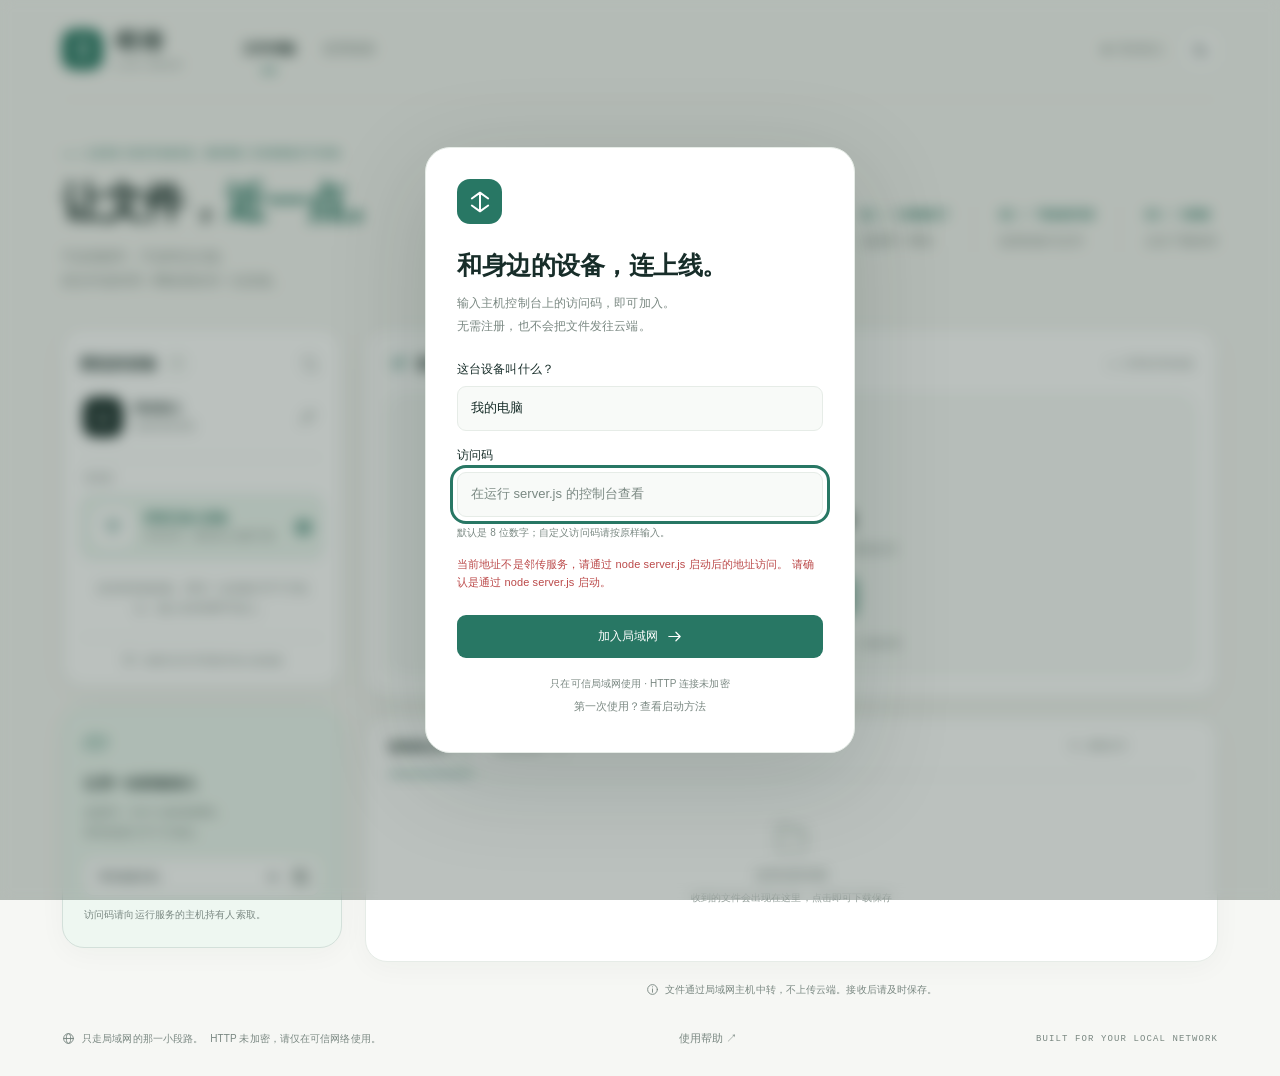
==== commit 2146b35f: "feat: 功能开发" ====
--- a/index.html
+++ b/index.html
@@ -1,1851 +1,564 @@
 <!doctype html>
-<!--
-THIRD-PARTY NOTICES
-
-QRCode for JavaScript
-Copyright (c) 2009 Kazuhiko Arase
-Original QR implementation: MIT license (full text retained in index.html).
-Source distribution used: qrcode-terminal/vendor/QRCode from the locally installed npm package.
-The distribution includes Node adaptation / refactoring; qrcode-terminal is licensed under Apache-2.0.
-The application's browser wrapper does not load any remote scripts.
-
-qrcode-terminal Apache-2.0 license follows:
-
-
-                                 Apache License
-                           Version 2.0, January 2004
-                        http://www.apache.org/licenses/
-
-   TERMS AND CONDITIONS FOR USE, REPRODUCTION, AND DISTRIBUTION
-
-   1. Definitions.
-
-      "License" shall mean the terms and conditions for use, reproduction,
-      and distribution as defined by Sections 1 through 9 of this document.
-
-      "Licensor" shall mean the copyright owner or entity authorized by
-      the copyright owner that is granting the License.
-
-      "Legal Entity" shall mean the union of the acting entity and all
-      other entities that control, are controlled by, or are under common
-      control with that entity. For the purposes of this definition,
-      "control" means (i) the power, direct or indirect, to cause the
-      direction or management of such entity, whether by contract or
-      otherwise, or (ii) ownership of fifty percent (50%) or more of the
-      outstanding shares, or (iii) beneficial ownership of such entity.
-
-      "You" (or "Your") shall mean an individual or Legal Entity
-      exercising permissions granted by this License.
-
-      "Source" form shall mean the preferred form for making modifications,
-      including but not limited to software source code, documentation
-      source, and configuration files.
-
-      "Object" form shall mean any form resulting from mechanical
-      transformation or translation of a Source form, including but
-      not limited to compiled object code, generated documentation,
-      and conversions to other media types.
-
-      "Work" shall mean the work of authorship, whether in Source or
-      Object form, made available under the License, as indicated by a
-      copyright notice that is included in or attached to the work
-      (an example is provided in the Appendix below).
-
-      "Derivative Works" shall mean any work, whether in Source or Object
-      form, that is based on (or derived from) the Work and for which the
-      editorial revisions, annotations, elaborations, or other modifications
-      represent, as a whole, an original work of authorship. For the purposes
-      of this License, Derivative Works shall not include works that remain
-      separable from, or merely link (or bind by name) to the interfaces of,
-      the Work and Derivative Works thereof.
-
-      "Contribution" shall mean any work of authorship, including
-      the original version of the Work and any modifications or additions
-      to that Work or Derivative Works thereof, that is intentionally
-      submitted to Licensor for inclusion in the Work by the copyright owner
-      or by an individual or Legal Entity authorized to submit on behalf of
-      the copyright owner. For the purposes of this definition, "submitted"
-      means any form of electronic, verbal, or written communication sent
-      to the Licensor or its representatives, including but not limited to
-      communication on electronic mailing lists, source code control systems,
-      and issue tracking systems that are managed by, or on behalf of, the
-      Licensor for the purpose of discussing and improving the Work, but
-      excluding communication that is conspicuously marked or otherwise
-      designated in writing by the copyright owner as "Not a Contribution."
-
-      "Contributor" shall mean Licensor and any individual or Legal Entity
-      on behalf of whom a Contribution has been received by Licensor and
-      subsequently incorporated within the Work.
-
-   2. Grant of Copyright License. Subject to the terms and conditions of
-      this License, each Contributor hereby grants to You a perpetual,
-      worldwide, non-exclusive, no-charge, royalty-free, irrevocable
-      copyright license to reproduce, prepare Derivative Works of,
-      publicly display, publicly perform, sublicense, and distribute the
-      Work and such Derivative Works in Source or Object form.
-
-   3. Grant of Patent License. Subject to the terms and conditions of
-      this License, each Contributor hereby grants to You a perpetual,
-      worldwide, non-exclusive, no-charge, royalty-free, irrevocable
-      (except as stated in this section) patent license to make, have made,
-      use, offer to sell, sell, import, and otherwise transfer the Work,
-      where such license applies only to those patent claims licensable
-      by such Contributor that are necessarily infringed by their
-      Contribution(s) alone or by combination of their Contribution(s)
-      with the Work to which such Contribution(s) was submitted. If You
-      institute patent litigation against any entity (including a
-      cross-claim or counterclaim in a lawsuit) alleging that the Work
-      or a Contribution incorporated within the Work constitutes direct
-      or contributory patent infringement, then any patent licenses
-      granted to You under this License for that Work shall terminate
-      as of the date such litigation is filed.
-
-   4. Redistribution. You may reproduce and distribute copies of the
-      Work or Derivative Works thereof in any medium, with or without
-      modifications, and in Source or Object form, provided that You
-      meet the following conditions:
-
-      (a) You must give any other recipients of the Work or
-          Derivative Works a copy of this License; and
-
-      (b) You must cause any modified files to carry prominent notices
-          stating that You changed the files; and
-
-      (c) You must retain, in the Source form of any Derivative Works
-          that You distribute, all copyright, patent, trademark, and
-          attribution notices from the Source form of the Work,
-          excluding those notices that do not pertain to any part of
-          the Derivative Works; and
-
-      (d) If the Work includes a "NOTICE" text file as part of its
-          distribution, then any Derivative Works that You distribute must
-          include a readable copy of the attribution notices contained
-          within such NOTICE file, excluding those notices that do not
-          pertain to any part of the Derivative Works, in at least one
-          of the following places: within a NOTICE text file distributed
-          as part of the Derivative Works; within the Source form or
-          documentation, if provided along with the Derivative Works; or,
-          within a display generated by the Derivative Works, if and
-          wherever such third-party notices normally appear. The contents
-          of the NOTICE file are for informational purposes only and
-          do not modify the License. You may add Your own attribution
-          notices within Derivative Works that You distribute, alongside
-          or as an addendum to the NOTICE text from the Work, provided
-          that such additional attribution notices cannot be construed
-          as modifying the License.
-
-      You may add Your own copyright statement to Your modifications and
-      may provide additional or different license terms and conditions
-      for use, reproduction, or distribution of Your modifications, or
-      for any such Derivative Works as a whole, provided Your use,
-      reproduction, and distribution of the Work otherwise complies with
-      the conditions stated in this License.
-
-   5. Submission of Contributions. Unless You explicitly state otherwise,
-      any Contribution intentionally submitted for inclusion in the Work
-      by You to the Licensor shall be under the terms and conditions of
-      this License, without any additional terms or conditions.
-      Notwithstanding the above, nothing herein shall supersede or modify
-      the terms of any separate license agreement you may have executed
-      with Licensor regarding such Contributions.
-
-   6. Trademarks. This License does not grant permission to use the trade
-      names, trademarks, service marks, or product names of the Licensor,
-      except as required for reasonable and customary use in describing the
-      origin of the Work and reproducing the content of the NOTICE file.
-
-   7. Disclaimer of Warranty. Unless required by applicable law or
-      agreed to in writing, Licensor provides the Work (and each
-      Contributor provides its Contributions) on an "AS IS" BASIS,
-      WITHOUT WARRANTIES OR CONDITIONS OF ANY KIND, either express or
-      implied, including, without limitation, any warranties or conditions
-      of TITLE, NON-INFRINGEMENT, MERCHANTABILITY, or FITNESS FOR A
-      PARTICULAR PURPOSE. You are solely responsible for determining the
-      appropriateness of using or redistributing the Work and assume any
-      risks associated with Your exercise of permissions under this License.
-
-   8. Limitation of Liability. In no event and under no legal theory,
-      whether in tort (including negligence), contract, or otherwise,
-      unless required by applicable law (such as deliberate and grossly
-      negligent acts) or agreed to in writing, shall any Contributor be
-      liable to You for damages, including any direct, indirect, special,
-      incidental, or consequential damages of any character arising as a
-      result of this License or out of the use or inability to use the
-      Work (including but not limited to damages for loss of goodwill,
-      work stoppage, computer failure or malfunction, or any and all
-      other commercial damages or losses), even if such Contributor
-      has been advised of the possibility of such damages.
-
-   9. Accepting Warranty or Additional Liability. While redistributing
-      the Work or Derivative Works thereof, You may choose to offer,
-      and charge a fee for, acceptance of support, warranty, indemnity,
-      or other liability obligations and/or rights consistent with this
-      License. However, in accepting such obligations, You may act only
-      on Your own behalf and on Your sole responsibility, not on behalf
-      of any other Contributor, and only if You agree to indemnify,
-      defend, and hold each Contributor harmless for any liability
-      incurred by, or claims asserted against, such Contributor by reason
-      of your accepting any such warranty or additional liability.
-
-   END OF TERMS AND CONDITIONS
-
-   APPENDIX: How to apply the Apache License to your work.
-
-      To apply the Apache License to your work, attach the following
-      boilerplate notice, with the fields enclosed by brackets "[]"
-      replaced with your own identifying information. (Don't include
-      the brackets!)  The text should be enclosed in the appropriate
-      comment syntax for the file format. We also recommend that a
-      file or class name and description of purpose be included on the
-      same "printed page" as the copyright notice for easier
-      identification within third-party archives.
-
-   Copyright [yyyy] [name of copyright owner]
-
-   Licensed under the Apache License, Version 2.0 (the "License");
-   you may not use this file except in compliance with the License.
-   You may obtain a copy of the License at
-
-       http://www.apache.org/licenses/LICENSE-2.0
-
-   Unless required by applicable law or agreed to in writing, software
-   distributed under the License is distributed on an "AS IS" BASIS,
-   WITHOUT WARRANTIES OR CONDITIONS OF ANY KIND, either express or implied.
-   See the License for the specific language governing permissions and
-   limitations under the License.
-
-==============================================================
-This product also include the following software:
-==============================================================
-
- QRCode for JavaScript
-
- Copyright (c) 2009 Kazuhiko Arase
-
- URL: http://www.d-project.com/
-
- Licensed under the MIT license:
-   http://www.opensource.org/licenses/mit-license.php
-
- The word "QR Code" is registered trademark of 
- DENSO WAVE INCORPORATED
-   http://www.denso-wave.com/qrcode/faqpatent-e.html
-
-Located in ./vendor/QRCode
-- project has been modified to work in Node and some refactoring was done for code cleanup
-
--->
-<html lang="zh-CN"><head><meta charset="utf-8"><meta name="viewport" content="width=device-width,initial-scale=1"><meta name="color-scheme" content="light dark"><meta name="referrer" content="no-referrer"><meta name="description" content="邻传：可部署到 GitHub Pages 的单文件网页。通过 WebRTC 在浏览器间互传任意格式文件，无需运行文件服务器。"><title>邻传 · 浏览器点对点文件传输</title><link rel="icon" href="data:image/svg+xml,%3Csvg xmlns='http://www.w3.org/2000/svg' viewBox='0 0 64 64'%3E%3Crect width='64' height='64' rx='18' fill='%23267c5b'/%3E%3Cpath d='M15 23h34l-8-8M49 41H15l8 8' fill='none' stroke='white' stroke-width='4' stroke-linecap='round' stroke-linejoin='round'/%3E%3C/svg%3E"><style>:root{--bg:#f5f7f3;--card:#fff;--alt:#f8faf7;--ink:#193a30;--muted:#708278;--line:#e1e9e1;--accent:#267c5b;--accent-hover:#1d674a;--soft:#edf5ed;--danger:#b44848;--warn:#9c742f;--shadow:0 6px 28px #193a3005;--radius:20px}
-:root[data-theme=dark]{--bg:#111c17;--card:#192920;--alt:#1d2f25;--ink:#e1eee5;--muted:#97ad9e;--line:#304739;--accent:#88d0a4;--accent-hover:#a5dfba;--soft:#263f2f;--danger:#f39494;--warn:#dcba78;--shadow:none}
-*{box-sizing:border-box}html{scroll-behavior:smooth}body{margin:0;background:var(--bg);color:var(--ink);font:14px/1.65 -apple-system,BlinkMacSystemFont,"Segoe UI","PingFang SC","Microsoft YaHei",sans-serif}button,input,textarea,select{font:inherit}button{cursor:pointer;color:inherit}button:disabled{opacity:.45;cursor:not-allowed}button,a{touch-action:manipulation;-webkit-tap-highlight-color:transparent}button{border:0;background:none}a{color:var(--accent)}:focus-visible{outline:3px solid var(--accent);outline-offset:3px}[hidden]{display:none!important}h1,h2,h3,p{margin:0}button,input,textarea{min-width:0}input,textarea{width:100%;border:1px solid var(--line);background:var(--alt);color:var(--ink);border-radius:10px;padding:10px 12px}textarea{resize:vertical}input::placeholder,textarea::placeholder{color:var(--muted)}label{display:block;font-size:12px;font-weight:600;margin-bottom:6px}.icon{width:19px;height:19px;fill:none;stroke:currentColor;stroke-width:1.7;stroke-linecap:round;stroke-linejoin:round;flex:none}.icon.sm{width:15px;height:15px}.shell{max-width:1220px;margin:auto;padding:0 40px}.topbar{height:92px;display:flex;align-items:center;justify-content:space-between;gap:20px;border-bottom:1px solid var(--line)}.brand{display:flex;align-items:center;gap:11px}.brand-mark{width:40px;height:40px;border-radius:13px;background:var(--accent);color:var(--card);display:grid;place-items:center}.brand-name{font-size:24px;line-height:1.2;font-weight:760;letter-spacing:2px}.brand-sub{font-size:9px;letter-spacing:2px;color:var(--muted);margin-top:4px}.nav-title{font-size:12px;color:var(--muted);margin-right:auto;margin-left:32px}.nav-title b{color:var(--ink);font-weight:600}.top-actions{display:flex;align-items:center;gap:12px}.icon-btn{width:34px;height:34px;display:inline-flex;align-items:center;justify-content:center;border:1px solid var(--line);background:var(--card);border-radius:10px;flex:none}.icon-btn:hover{background:var(--soft)}.status{display:flex;align-items:center;gap:8px;font-size:11px;color:var(--muted)}.dot{width:7px;height:7px;background:var(--muted);border-radius:50%;flex:none}.status.online{color:var(--accent)}.status.online .dot{background:var(--accent);box-shadow:0 0 0 4px var(--soft)}.hero{display:flex;align-items:center;justify-content:space-between;gap:30px;padding:40px 0 30px}.eyebrow{font-size:10px;letter-spacing:2px;color:var(--accent);font-weight:650;display:flex;align-items:center;gap:8px}.eyebrow:before{content:"";width:19px;height:1px;background:var(--accent)}h1{font-size:40px;line-height:1.4;letter-spacing:-1.4px;font-weight:740;margin:11px 0 9px}h1 span{color:var(--accent)}.hero p{font-size:12px;color:var(--muted);line-height:1.9}.hero-steps{display:flex;gap:23px}.hero-step{display:grid;gap:6px;font-size:11px;color:var(--muted);white-space:nowrap}.hero-step+.hero-step{border-left:1px solid var(--line);padding-left:23px}.hero-step b{font:12px/1.4 ui-monospace,SFMono-Regular,Consolas,monospace;color:var(--accent)}.workspace{display:grid;grid-template-columns:310px minmax(0,1fr);gap:22px;align-items:start}.column{display:flex;flex-direction:column;gap:20px;min-width:0}.card{background:var(--card);border:1px solid var(--line);border-radius:var(--radius);box-shadow:var(--shadow);padding:22px}.heading{display:flex;align-items:center;justify-content:space-between;gap:10px}.heading-title{display:flex;align-items:center;gap:8px}.heading-title>.icon{color:var(--accent);width:18px;height:18px}h2{font-size:15px;font-weight:650;letter-spacing:.2px}h3{font-size:14px;font-weight:650}.kicker{font:10px/1.5 ui-monospace,SFMono-Regular,Consolas,monospace;color:var(--muted);letter-spacing:1px}.tiny{font-size:10px;color:var(--muted)}.muted{color:var(--muted);font-size:12px}.pair-self{display:flex;align-items:center;gap:11px;padding:18px 0 15px}.avatar{width:36px;height:36px;border-radius:11px;display:grid;place-items:center;background:var(--soft);color:var(--accent);flex:none}.avatar.me{background:var(--ink);color:var(--card)}.name{font-size:12px;font-weight:650;white-space:nowrap;overflow:hidden;text-overflow:ellipsis}.grow{flex:1;min-width:0}.code-box{position:relative;background:var(--alt);border:1px solid var(--line);border-radius:12px;padding:13px 10px;text-align:center}.code-box .tiny{font-size:10px;margin-bottom:5px}.pair-code{font:600 20px/1.5 ui-monospace,SFMono-Regular,Consolas,monospace;letter-spacing:1.5px;user-select:all}.code-box.offline .pair-code{color:var(--muted)}.share-actions{display:grid;grid-template-columns:1fr 1fr;gap:8px;margin-top:10px}.btn{display:inline-flex;align-items:center;justify-content:center;gap:7px;font-size:12px;font-weight:600;border-radius:10px;min-height:38px;padding:9px 15px;background:var(--accent);color:var(--card);border:1px solid transparent;white-space:nowrap}.btn:hover:not(:disabled){background:var(--accent-hover)}.btn.secondary{background:var(--card);color:var(--ink);border-color:var(--line)}.btn.secondary:hover:not(:disabled){background:var(--soft)}.btn.ghost{background:var(--soft);color:var(--accent)}.btn.danger{background:transparent;color:var(--danger);border-color:var(--line)}.btn.small{font-size:11px;min-height:31px;padding:6px 10px}.divider{height:1px;background:var(--line);margin:20px 0 17px}.input-row{display:flex;gap:7px}.input-row input{font:12px/1.5 ui-monospace,SFMono-Regular,Consolas,monospace;padding:11px 9px}.input-row .btn{padding:9px 12px}.pair-hint{font-size:10px;color:var(--muted);margin:9px 0;line-height:1.8}.text-btn{color:var(--accent);font-size:11px;padding:3px 0;text-decoration:none}.text-btn:hover{text-decoration:underline}.text-btn.danger{color:var(--danger)}.manual-link{display:flex;align-items:center;justify-content:space-between;margin-top:12px;border-top:1px solid var(--line);padding-top:12px}.count{font:11px/1.5 ui-monospace,SFMono-Regular,Consolas,monospace;background:var(--soft);color:var(--accent);border-radius:6px;min-width:23px;text-align:center;padding:2px 6px}.device-list{margin-top:13px}.device{display:flex;align-items:center;gap:9px;padding:11px 8px;border-radius:12px;border:1px solid var(--line);margin-top:8px}.device.selected{background:var(--soft);border-color:var(--accent)}.device-select{display:flex;align-items:center;gap:9px;text-align:left;padding:0;flex:1;min-width:0}.device .icon-btn{width:27px;height:27px;border-radius:8px;background:transparent}.device .avatar{width:32px;height:32px}.device-info{font-size:10px;color:var(--muted);line-height:1.8}.device-info .verify{font-family:ui-monospace,SFMono-Regular,Consolas,monospace}.request{padding:12px;background:var(--soft);border:1px solid var(--line);border-radius:12px;margin-top:10px}.request p{font-size:11px;color:var(--muted);margin:5px 0 9px}.request .actions{display:flex;gap:6px}.empty-devices{font-size:11px;color:var(--muted);text-align:center;padding:19px 0 3px;line-height:1.9}.privacy-card{padding:18px 20px;background:var(--soft);border:1px solid var(--line);border-radius:16px}.privacy-card .heading-title{font-size:12px;font-weight:600}.privacy-card p{font-size:10px;color:var(--muted);line-height:1.9;margin-top:7px}.recipient{font-size:10px;color:var(--muted);max-width:50%;overflow:hidden;text-overflow:ellipsis;white-space:nowrap}.dropzone{display:flex;flex-direction:column;align-items:center;justify-content:center;border:1.5px dashed #c9d9ca;background:var(--alt);border-radius:15px;margin-top:18px;min-height:257px;padding:26px 12px;text-align:center;transition:background .15s,border-color .15s}.dropzone.dragging{background:var(--soft);border-color:var(--accent)}.file-art{width:83px;height:66px;position:relative;margin:0 auto 15px}.paper{position:absolute;display:grid;place-items:center;width:40px;height:52px;border:1px solid var(--line);background:var(--card);border-radius:8px;top:8px;color:var(--muted)}.paper.left{left:2px;transform:rotate(-16deg)}.paper.right{right:2px;transform:rotate(16deg)}.paper.center{left:21px;top:0;height:58px;z-index:1;color:var(--accent);border-color:#b5ccb9}.dropzone h3{font-size:18px;margin-bottom:3px}.dropzone p{font-size:11px;color:var(--muted)}.dropzone>.btn{margin-top:17px;min-width:127px}.drop-hints{display:flex;justify-content:center;gap:21px;font-size:10px;color:var(--muted);margin-top:18px}.drop-hints span{display:flex;align-items:center;gap:5px}.drop-hints .icon{width:12px;height:12px}.queue{margin-top:17px}.queue .heading{margin-bottom:9px}.queue-list{max-height:246px;overflow:auto}.queue-file{display:flex;align-items:center;gap:9px;padding:8px 0;border-bottom:1px solid var(--line)}.file-icon{width:32px;height:38px;background:var(--soft);color:var(--accent);border-radius:7px;display:grid;place-items:center;flex:none}.filename{font-size:12px;font-weight:600;overflow:hidden;white-space:nowrap;text-overflow:ellipsis}.file-meta{font-size:10px;color:var(--muted);line-height:1.85;overflow-wrap:anywhere}.send-footer{display:flex;justify-content:space-between;align-items:center;gap:12px;border-top:1px solid var(--line);margin-top:18px;padding-top:16px}.send-footer p{font-size:10px;color:var(--muted);max-width:64%}.tabbar{display:flex;align-items:center;justify-content:space-between;gap:12px;border-bottom:1px solid var(--line);margin-top:15px}.tabs{display:flex;gap:19px}.tab{position:relative;padding:10px 0;font-size:11px;color:var(--muted)}.tab.active{color:var(--accent);font-weight:650}.tab.active:after{position:absolute;content:"";height:2px;background:var(--accent);bottom:-1px;left:0;right:0;border-radius:2px}.tab span{font:10px/1.5 ui-monospace,SFMono-Regular,Consolas,monospace;margin-left:3px}.search{max-width:132px;font-size:10px;border:0;background:transparent;padding:5px}.transfer-list{max-height:600px;overflow:auto}.empty-state{padding:35px 16px 32px;text-align:center}.empty-art{width:43px;height:43px;border-radius:13px;background:var(--alt);color:var(--muted);display:grid;place-items:center;margin:auto auto 10px}.empty-state h3{font-size:12px;font-weight:500;margin-bottom:3px}.empty-state p{font-size:10px;color:var(--muted)}.transfer{display:flex;align-items:flex-start;gap:11px;padding:16px 0;border-bottom:1px solid var(--line)}.transfer:last-child{border-bottom:0}.transfer-main{min-width:0;flex:1}.transfer .file-icon{margin-top:2px}.transfer-head{display:flex;justify-content:space-between;gap:8px}.state-label{font-size:10px;color:var(--accent);flex:none;text-align:right}.state-label.error{color:var(--danger)}.progress-track{height:4px;border-radius:4px;background:var(--line);overflow:hidden;margin-top:9px}.progress-fill{height:100%;background:var(--accent);transition:width .15s}.transfer-actions{display:flex;flex-wrap:wrap;align-items:center;gap:7px;margin-top:9px}.checksum{font:9px/1.7 ui-monospace,SFMono-Regular,Consolas,monospace;color:var(--muted);overflow-wrap:anywhere;margin-top:5px}.banner{background:var(--soft);border:1px solid var(--line);padding:11px 15px;border-radius:12px;font-size:11px;color:var(--muted);margin-bottom:20px}.banner strong{color:var(--ink)}.banner.error{color:var(--danger)}.footer{display:flex;align-items:center;justify-content:space-between;gap:20px;border-top:1px solid var(--line);margin-top:33px;padding:21px 0 28px;font-size:10px;color:var(--muted)}.footer-left{display:flex;align-items:center;gap:6px}.footer-right{display:flex;align-items:center;gap:14px}.footer-right button{font-size:10px;color:var(--muted);padding:0}.toasts{position:fixed;bottom:25px;left:50%;transform:translateX(-50%);z-index:100;max-width:calc(100vw - 30px);width:max-content;pointer-events:none;display:grid;gap:8px}.toast{background:var(--ink);color:var(--card);box-shadow:0 5px 25px #0002;padding:11px 17px;border-radius:11px;font-size:12px;max-width:580px;overflow-wrap:anywhere}.toast.error{background:var(--danger);color:#fff}dialog{width:min(560px,calc(100vw - 28px));border:1px solid var(--line);border-radius:20px;padding:25px;background:var(--card);color:var(--ink);box-shadow:0 20px 100px #0003;max-height:88vh;overflow:auto}dialog::backdrop{background:#11251c66;backdrop-filter:blur(3px)}.modal-heading{display:flex;align-items:center;justify-content:space-between;gap:15px;margin-bottom:16px}.modal-heading h2{font-size:18px}.modal-copy{font-size:12px;line-height:1.9;color:var(--muted);margin:0 0 17px}.field{margin:16px 0}.field .tiny{margin-top:6px;line-height:1.85}.modal-actions{display:flex;justify-content:flex-end;gap:9px;margin-top:18px}.check-label{display:flex;align-items:flex-start;gap:8px;color:var(--muted);font-size:11px;font-weight:400}.check-label input{width:15px;min-width:15px;height:15px;accent-color:var(--accent);margin-top:3px}.mono{font-family:ui-monospace,SFMono-Regular,Consolas,monospace}.manual-section{border:1px solid var(--line);border-radius:12px;padding:14px;margin-top:13px}.manual-section h3{font-size:12px;margin-bottom:7px}.manual-section p{font-size:11px;color:var(--muted);line-height:1.9;margin-bottom:11px}.manual-section textarea{font:10px/1.6 ui-monospace,SFMono-Regular,Consolas,monospace;margin-bottom:8px;min-height:80px}.manual-section .btn{white-space:normal}.manual-state{font-size:11px;color:var(--accent);margin-top:12px;overflow-wrap:anywhere}.qr-wrap{display:grid;place-items:center;padding:7px}.qr-wrap canvas{width:236px;max-width:100%;height:auto;border-radius:12px}.share-code{text-align:center;font:600 19px/1.5 ui-monospace,SFMono-Regular,Consolas,monospace;margin:12px 0;color:var(--accent);letter-spacing:2px}.share-url{font-size:11px}.help-item{margin:15px 0}.help-item h3{font-size:13px;margin-bottom:5px}.help-item p{font-size:12px;line-height:1.85;color:var(--muted)}.log{white-space:pre-wrap;word-break:break-word;background:var(--alt);padding:12px;border-radius:12px;max-height:290px;overflow:auto;font:10px/1.9 ui-monospace,SFMono-Regular,Consolas,monospace}.cap{display:inline-flex;align-items:center;gap:5px;font-size:10px;color:var(--accent);background:var(--soft);padding:3px 8px;border-radius:6px}
-@media(max-width:960px){.shell{padding:0 24px}.workspace{grid-template-columns:285px minmax(0,1fr);gap:18px}.card{padding:19px}.hero-steps{gap:14px}.hero-step+.hero-step{padding-left:14px}h1{font-size:34px}.nav-title{display:none}.pair-code{font-size:18px}}
-@media(max-width:720px){.shell{padding:0 18px}.topbar{height:75px}.brand-name{font-size:22px}.brand-mark{height:36px;width:36px}.brand-sub{font-size:8px}.top-actions{gap:8px}.status{font-size:10px;gap:6px}.top-actions>.icon-btn{height:30px;width:30px}.hero{padding:29px 0 23px;display:block}.hero-steps{display:none}h1{font-size:31px;letter-spacing:-.8px;margin:9px 0 8px}.hero p{font-size:11px}.eyebrow{font-size:9px}.workspace{grid-template-columns:1fr;gap:18px}.column{gap:18px}.privacy-card{display:none}.card{padding:19px;border-radius:17px}.pair-self{padding-top:14px}.pair-card .pair-code{font-size:23px;letter-spacing:3px}.share-actions{margin-top:9px}.divider{margin:17px 0 14px}.pair-card .share-actions .btn{min-height:36px}.pair-card .pair-hint{margin-bottom:0}.dropzone{min-height:243px}.device-card{padding-top:17px;padding-bottom:17px}.empty-devices{padding:11px 0 0}.device-list{margin-top:9px}.footer{align-items:flex-start;font-size:9px;margin-top:24px;padding:18px 0 25px;gap:10px}.footer-left{align-items:flex-start}.footer-right{gap:10px;flex:none}.send-footer p{max-width:58%;font-size:9px}.tabbar{gap:7px}.tabs{gap:14px}.search{max-width:101px}.drop-hints{gap:15px;font-size:9px}.transfer-head{align-items:flex-start}.state-label{max-width:100px;font-size:9px}.transfer-actions .btn{font-size:10px}.transfer-list{max-height:none}dialog{padding:20px}.modal-heading h2{font-size:17px}.brand-sub{letter-spacing:1.5px}}
-@media(prefers-reduced-motion:reduce){html{scroll-behavior:auto}*,*:before,*:after{transition:none!important}}
-</style></head><body>
-<svg xmlns="http://www.w3.org/2000/svg" style="display:none" aria-hidden="true"><defs>
-<symbol id="i-transfer" viewBox="0 0 24 24"><path d="M4 7h15m-4-4 4 4-4 4M20 17H5m4-4-4 4 4 4"/></symbol>
-<symbol id="i-link" viewBox="0 0 24 24"><path d="m10 13 4-4M8.5 15.5l-1 1a4.24 4.24 0 0 1-6-6l4-4a4.24 4.24 0 0 1 6 0m1 2 1-1a4.24 4.24 0 0 1 6 6l-4 4a4.24 4.24 0 0 1-6 0" transform="translate(1 1)"/></symbol>
-<symbol id="i-copy" viewBox="0 0 24 24"><rect x="8" y="8" width="12" height="13" rx="2"/><path d="M16 8V4a1 1 0 0 0-1-1H4a1 1 0 0 0-1 1v11a1 1 0 0 0 1 1h4"/></symbol>
-<symbol id="i-qr" viewBox="0 0 24 24"><rect x="3" y="3" width="6" height="6" rx="1"/><rect x="15" y="3" width="6" height="6" rx="1"/><rect x="3" y="15" width="6" height="6" rx="1"/><path d="M15 15h3v3h3m-6 3h3m3-9v3M3 12h3m6-9v3m0 6h3m-3 6v3"/></symbol>
-<symbol id="i-laptop" viewBox="0 0 24 24"><rect x="4" y="3" width="16" height="13" rx="2"/><path d="m4 16-2 4h20l-2-4M10 19h4"/></symbol>
-<symbol id="i-phone" viewBox="0 0 24 24"><rect x="6" y="2" width="12" height="20" rx="3"/><path d="M10 5h4m-3 14h2"/></symbol>
-<symbol id="i-devices" viewBox="0 0 24 24"><path d="M12 17H3V4h17v5M7 21h5m-3-4v4"/><rect x="15" y="11" width="7" height="11" rx="1"/></symbol>
-<symbol id="i-shield" viewBox="0 0 24 24"><path d="M12 3 4 6v6c0 5 8 9 8 9s8-4 8-9V6Z"/><path d="m8.5 12 2.5 2.5 4.5-5"/></symbol>
-<symbol id="i-file" viewBox="0 0 24 24"><path d="M14 2H5a1 1 0 0 0-1 1v18a1 1 0 0 0 1 1h14a1 1 0 0 0 1-1V8Zm0 0v6h6M8 13h8m-8 4h5"/></symbol>
-<symbol id="i-image" viewBox="0 0 24 24"><rect x="3" y="3" width="18" height="18" rx="2"/><circle cx="8" cy="8" r="1.5"/><path d="m21 16-5-5-8 10M3 16l4-4 4 4"/></symbol>
-<symbol id="i-archive" viewBox="0 0 24 24"><rect x="4" y="3" width="16" height="18" rx="2"/><path d="M11 3v3h2v3h-2v3h2v3h-2v3h2"/></symbol>
-<symbol id="i-upload" viewBox="0 0 24 24"><path d="M12 16V3m-5 5 5-5 5 5M4 16v5h16v-5"/></symbol>
-<symbol id="i-download" viewBox="0 0 24 24"><path d="M12 3v13m-5-5 5 5 5-5M4 16v5h16v-5"/></symbol>
-<symbol id="i-send" viewBox="0 0 24 24"><path d="m3 10 18-7-7 18-3-8-8-3Zm8 3L21 3"/></symbol>
-<symbol id="i-folder" viewBox="0 0 24 24"><path d="M3 7V4h7l3 3h8v13H3Zm0 3h18"/></symbol>
+<html lang="zh-CN">
+<head>
+<meta charset="utf-8">
+<meta name="viewport" content="width=device-width, initial-scale=1">
+<meta name="color-scheme" content="light dark">
+<meta name="description" content="邻传：在同一局域网内，使用浏览器发送和接收任意格式的文件。">
+<title>邻传 · 局域网文件传输</title>
+<style>
+:root{--bg:#f6f7f4;--surface:#fff;--surface-alt:#f8faf8;--ink:#172d29;--muted:#7a8882;--line:#e6ece7;--accent:#287764;--accent-hover:#1c6151;--soft:#eef7f1;--soft-ink:#28715f;--amber:#98702c;--danger:#bb4949;--shadow:0 6px 28px rgba(23,45,41,.035);--radius:22px}
+:root[data-theme=dark]{--bg:#101917;--surface:#182521;--surface-alt:#1d2c26;--ink:#e3eee7;--muted:#94a79d;--line:#2c3d33;--accent:#75c6a9;--accent-hover:#9bd9c1;--soft:#213a2f;--soft-ink:#9ad7bb;--amber:#debc79;--danger:#f09591;--shadow:0 6px 28px rgba(0,0,0,.08)}
+*{box-sizing:border-box}body{margin:0;background:var(--bg);color:var(--ink);font:14px/1.6 -apple-system,BlinkMacSystemFont,"Segoe UI","PingFang SC","Microsoft YaHei",sans-serif;letter-spacing:.1px}button,input,select{font:inherit}button,a,input,select{-webkit-tap-highlight-color:transparent}button,a{touch-action:manipulation}button{cursor:pointer}button:disabled{cursor:not-allowed;opacity:.45}button{color:inherit}a{color:var(--accent);text-decoration:none}button:focus-visible,a:focus-visible,input:focus-visible,select:focus-visible,[tabindex]:focus-visible{outline:3px solid var(--accent);outline-offset:4px}button:focus:not(:focus-visible){outline:none}[hidden]{display:none!important}.icon{width:20px;height:20px;fill:none;stroke:currentColor;stroke-width:1.7;stroke-linecap:round;stroke-linejoin:round;flex-shrink:0}.icon.sm{width:16px;height:16px}.icon.lg{width:28px;height:28px}button{border:0;background:none}h1,h2,h3,p{margin:0}.shell{max-width:1240px;margin:0 auto;padding:0 42px}.topbar{height:100px;display:flex;align-items:center;justify-content:space-between;border-bottom:1px solid var(--line);gap:24px}.brand{display:flex;align-items:center;gap:12px}.brand-mark{width:41px;height:41px;background:var(--accent);color:var(--surface);border-radius:13px;display:grid;place-items:center}.brand-name{font-size:23px;letter-spacing:2px;font-weight:750;line-height:1.25}.brand-sub{font-size:9px;letter-spacing:2.8px;color:var(--muted);font-weight:650;margin-top:2px}.topnav{display:flex;gap:28px;align-items:center;margin-left:35px;margin-right:auto}.topnav button{padding:12px 0;color:var(--muted);font-size:13px}.topnav .active{color:var(--ink);font-weight:650;position:relative}.topnav .active:after{content:"";position:absolute;width:15px;height:3px;bottom:0;left:50%;transform:translateX(-50%);border-radius:3px;background:var(--accent)}.topright{display:flex;align-items:center;gap:19px}.status{display:flex;align-items:center;gap:7px;font-size:12px;color:var(--muted);white-space:nowrap}.status-dot{width:7px;height:7px;border-radius:50%;background:var(--muted)}.status.online{color:var(--soft-ink)}.status.online .status-dot{background:var(--accent);box-shadow:0 0 0 4px var(--soft)}.icon-button{width:34px;height:34px;border:1px solid var(--line);display:inline-flex;align-items:center;justify-content:center;border-radius:10px;background:var(--surface);flex-shrink:0}.icon-button:hover{background:var(--soft)}.hero{padding:46px 0 34px;display:flex;justify-content:space-between;gap:32px;align-items:center}.eyebrow{font-size:10px;font-weight:650;letter-spacing:2.3px;color:var(--accent);display:flex;align-items:center;gap:7px}.eyebrow:before{content:"";width:18px;height:1px;background:var(--accent)}h1{font-size:42px;letter-spacing:-1.3px;line-height:1.35;margin:13px 0 13px;font-weight:750}h1 span{color:var(--accent)}.hero-copy{color:var(--muted);font-size:13px;line-height:1.9}.steps{display:flex;gap:25px;padding-top:19px}.step{display:flex;flex-direction:column;gap:7px}.step-number{font:12px/1.5 ui-monospace,SFMono-Regular,Consolas,monospace;color:var(--accent);font-weight:550}.step span:last-child{font-size:12px;color:var(--muted)}.step+.step{border-left:1px solid var(--line);padding-left:25px}.workspace{display:grid;grid-template-columns:280px minmax(0,1fr);gap:23px;align-items:start}.left-column,.right-column{display:flex;flex-direction:column;gap:20px}.card{background:var(--surface);border:1px solid var(--line);border-radius:var(--radius);box-shadow:var(--shadow)}.section-heading{display:flex;align-items:center;justify-content:space-between;gap:10px}h2{font-size:15px;letter-spacing:.2px;font-weight:650}.small-muted{font-size:11px;color:var(--muted)}.devices-card{padding:22px 18px 17px}.device-title{display:flex;align-items:center;gap:9px}.count{font:11px/1.4 ui-monospace,SFMono-Regular,Consolas,monospace;background:var(--surface-alt);color:var(--muted);min-width:22px;padding:3px 6px;text-align:center;border-radius:6px}.plain-icon{padding:5px;border:0;display:flex;align-items:center;color:var(--muted);border-radius:7px}.plain-icon:hover{background:var(--soft);color:var(--accent)}.my-device{display:flex;gap:11px;align-items:center;padding:20px 0;margin:0 2px 12px;border-bottom:1px solid var(--line)}.avatar{width:40px;height:40px;display:grid;place-items:center;border-radius:12px;background:var(--surface-alt);color:var(--muted);flex-shrink:0}.avatar.me{background:var(--ink);color:var(--surface)}.device-name{font-size:12px;font-weight:600;overflow:hidden;text-overflow:ellipsis;white-space:nowrap;line-height:1.55}.device-meta{font-size:10px;color:var(--muted);line-height:1.8}.device-copy{min-width:0;flex:1}.device-copy>.device-name{display:block}.tiny-label{font-size:10px;color:var(--muted);margin:0 3px 9px}.device-option{width:100%;display:flex;align-items:center;gap:11px;text-align:left;border:1px solid transparent;border-radius:13px;padding:11px;margin:4px 0;transition:background .18s,border-color .18s}.device-option:hover{background:var(--surface-alt)}.device-option.selected{background:var(--soft);border-color:color-mix(in srgb,var(--accent) 22%,transparent)}.device-option.selected .avatar{background:var(--surface);color:var(--accent)}.device-option.selected .device-name{color:var(--soft-ink)}.radio-mark{border:1.5px solid var(--line);border-radius:50%;width:15px;height:15px;flex-shrink:0}.device-option.selected .radio-mark{border:4px solid var(--accent);background:var(--surface)}.device-option .online-pin{display:inline-block;width:5px;height:5px;border-radius:50%;background:var(--accent);margin-right:4px}.no-devices{font-size:11px;line-height:1.85;color:var(--muted);text-align:center;padding:15px 9px 9px}.device-footer{font-size:10px;color:var(--muted);display:flex;align-items:center;justify-content:center;gap:5px;padding-top:15px;margin-top:9px;border-top:1px solid var(--line)}.invite-card{padding:23px 21px;background:var(--soft);border-color:color-mix(in srgb,var(--accent) 10%,var(--line));position:relative;overflow:hidden}.invite-card h3{font-size:14px;margin:11px 0 7px}.invite-card p{font-size:11px;color:var(--muted);line-height:1.9}.invite-card>.icon{color:var(--accent);width:24px;height:24px}.address-box{display:flex;gap:6px;margin:15px 0 9px;background:var(--surface);border:1px solid var(--line);padding:4px 4px 4px 9px;border-radius:9px;align-items:center}.address-box select{width:100%;min-width:0;font:10px/1.5 ui-monospace,SFMono-Regular,Consolas,monospace;background:transparent;border:0;outline:none;color:var(--ink);padding:4px 0}.address-box .icon-button{width:28px;height:28px;border:0;background:var(--surface-alt);border-radius:6px}.address-tip{font-size:10px!important}.send-card{padding:23px}.heading-left{display:flex;align-items:center;gap:9px}.heading-left>.icon{color:var(--accent);width:18px;height:18px}.recipient-tag{font-size:10px;max-width:58%;color:var(--muted);display:flex;gap:5px;align-items:center;overflow:hidden}.recipient-tag span{overflow:hidden;text-overflow:ellipsis;white-space:nowrap}.recipient-tag .icon{width:13px;height:13px}.dropzone{border:1.5px dashed #c9dacf;background:var(--surface-alt);border-radius:15px;min-height:255px;margin:20px 0 0;padding:31px 16px 20px;text-align:center;transition:background .2s,border-color .2s;position:relative}.dropzone.dragging{border-color:var(--accent);background:var(--soft)}.upload-art{width:96px;height:63px;margin:0 auto 16px;position:relative;display:flex;align-items:center;justify-content:center}.paper{width:43px;height:53px;border:1px solid var(--line);background:var(--surface);border-radius:8px;position:absolute;display:grid;place-items:center;box-shadow:0 5px 10px rgba(30,60,40,.03)}.paper.one{left:7px;top:7px;transform:rotate(-14deg);color:#9dad9b}.paper.two{right:7px;top:7px;transform:rotate(14deg);color:#9dad9b}.paper.center{width:46px;height:58px;z-index:1;top:0;color:var(--accent);border-color:#c1d7cb}.dropzone h3{font-size:18px;font-weight:650;margin-bottom:5px}.dropzone p{font-size:11px;color:var(--muted)}.primary-button{display:inline-flex;align-items:center;justify-content:center;gap:8px;background:var(--accent);color:var(--surface);border-radius:9px;padding:10px 21px;font-weight:550;font-size:12px;transition:background .2s}.primary-button:hover:not(:disabled){background:var(--accent-hover)}.primary-button .icon{width:17px;height:17px}.choose-button{margin-top:19px;min-width:132px}.drop-footnotes{display:flex;justify-content:center;gap:22px;font-size:10px;color:var(--muted);margin-top:19px}.drop-footnotes span{display:flex;align-items:center;gap:5px}.drop-footnotes .icon{width:12px;height:12px}.queue-panel{margin-top:18px;border-top:1px solid var(--line);padding-top:17px}.queue-heading{display:flex;align-items:center;justify-content:space-between;margin-bottom:10px;gap:10px}.text-button{color:var(--muted);font-size:11px;padding:4px 0}.text-button:hover{color:var(--accent)}.queue-list{max-height:285px;overflow-y:auto}.queue-row{display:flex;gap:11px;align-items:center;padding:10px 0}.file-avatar{height:37px;width:33px;background:var(--soft);color:var(--soft-ink);border-radius:7px;display:flex;align-items:center;justify-content:center;flex-shrink:0}.file-avatar.image{background:#f1edf8;color:#9272b6}.file-avatar.archive{background:#fbf3e6;color:#c49b50}.file-avatar.video{background:#ebf1fb;color:#7591bd}.file-avatar.audio{background:#faeef1;color:#bd8294}.file-copy{min-width:0;flex:1}.file-name{font-size:12px;font-weight:550;overflow:hidden;text-overflow:ellipsis;white-space:nowrap}.file-info{display:flex;align-items:center;gap:7px;color:var(--muted);font-size:10px;margin-top:3px;flex-wrap:wrap}.file-info .error{color:var(--danger)}.progress-track{height:3px;background:var(--line);border-radius:4px;margin-top:7px;overflow:hidden}.progress-fill{height:100%;background:var(--accent);width:0;transition:width .15s}.row-actions{display:flex;align-items:center;gap:5px;flex-shrink:0}.row-actions .icon-button{width:28px;height:28px;border:0;background:var(--surface-alt);border-radius:7px}.queue-summary{display:flex;align-items:center;justify-content:space-between;margin-top:16px;gap:12px}.queue-summary p{font-size:10px;color:var(--muted)}.transfer-card{padding:0 23px 13px;min-height:235px}.transfer-toolbar{display:flex;justify-content:space-between;gap:12px;border-bottom:1px solid var(--line);align-items:center}.tabs{display:flex;gap:23px;align-items:center}.tab{display:flex;align-items:center;gap:7px;font-size:12px;padding:20px 0 16px;color:var(--muted);border-bottom:2px solid transparent;white-space:nowrap}.tab.active{color:var(--ink);font-weight:650;border-bottom-color:var(--accent)}.tab .count{font-size:9px;min-width:17px;padding:2px 5px}.tab.active .count{color:var(--soft-ink);background:var(--soft)}.search{display:flex;align-items:center;gap:5px;color:var(--muted);width:126px}.search input{min-width:0;width:100%;font-size:10px;background:none;border:0;color:var(--ink);padding:7px 0}.search input::placeholder{color:var(--muted)}.search .icon{width:14px;height:14px}.empty-state{display:flex;flex-direction:column;align-items:center;justify-content:center;min-height:172px;text-align:center;gap:5px;padding:20px}.empty-icon{width:46px;height:40px;display:grid;place-items:center;color:#a9bbb0;margin-bottom:3px}.empty-icon .icon{width:37px;height:37px;stroke-width:1.1}.empty-state h3{font-size:12px;font-weight:500;color:var(--muted)}.empty-state p{font-size:10px;color:var(--muted);opacity:.8}.transfer-row{display:flex;gap:11px;align-items:center;border-bottom:1px solid var(--line);padding:15px 0}.transfer-row:last-child{border:0}.download-button{padding:6px 10px;border-radius:7px;background:var(--soft);color:var(--soft-ink);font-size:10px;display:flex;align-items:center;gap:4px;white-space:nowrap}.download-button .icon{width:13px;height:13px}.badge-ready{color:var(--accent);font-size:10px;display:inline-flex;align-items:center;gap:4px}.badge-ready .icon{width:12px;height:12px}.note{display:flex;align-items:center;justify-content:center;gap:6px;color:var(--muted);font-size:10px;padding:0 3px}.note .icon{width:13px;height:13px}.footer{display:flex;align-items:center;justify-content:space-between;gap:18px;padding:28px 0 25px;color:var(--muted);font-size:10px}.footer-left{display:flex;align-items:center;gap:7px}.footer-left .icon{height:13px;width:13px}.footer-right{letter-spacing:1.1px;font:9px ui-monospace,SFMono-Regular,Consolas,monospace}.banner{background:var(--soft);border:1px solid var(--line);padding:11px 15px;border-radius:10px;color:var(--soft-ink);font-size:12px;margin-top:20px}.modal-layer{position:fixed;inset:0;z-index:50;background:rgba(13,32,23,.28);backdrop-filter:blur(7px);padding:28px 16px;overflow-y:auto;display:flex;align-items:flex-start;justify-content:center}.modal{width:430px;max-width:100%;margin:auto;flex-shrink:0;border:1px solid var(--line);border-radius:25px;background:var(--surface);padding:31px;box-shadow:0 25px 100px rgba(12,34,23,.16);position:relative}.modal h2{font-size:25px;margin-top:21px;margin-bottom:7px;letter-spacing:-.5px}.modal-description{font-size:12px;color:var(--muted);line-height:1.9;margin-bottom:22px}.modal .brand-mark{width:45px;height:45px}.field{display:flex;flex-direction:column;gap:7px;margin-top:15px}.field label{font-size:12px;font-weight:550}.field input{padding:11px 13px;color:var(--ink);background:var(--surface-alt);border:1px solid var(--line);border-radius:9px;width:100%;font-size:13px}.field input::placeholder{color:var(--muted)}.field small{color:var(--muted);font-size:10px;line-height:1.8}.modal .submit{margin-top:23px;width:100%;padding:12px}.modal-foot{color:var(--muted);font-size:10px;text-align:center;line-height:1.8;margin-top:17px}.form-error{color:var(--danger);font-size:11px;line-height:1.7;margin-top:13px}.close-modal{position:absolute;right:17px;top:17px}.help-modal{width:530px}.help-block{border-top:1px solid var(--line);padding-top:15px;margin-top:15px}.help-block h3{font-size:13px;margin-bottom:6px}.help-block p{font-size:12px;color:var(--muted);line-height:1.95}.help-block code{font-family:ui-monospace,Consolas,monospace;background:var(--surface-alt);border:1px solid var(--line);border-radius:5px;padding:1px 5px;font-size:11px;color:var(--ink)}.toast-stack{position:fixed;bottom:24px;left:50%;transform:translateX(-50%);z-index:80;max-width:calc(100vw - 30px);display:flex;flex-direction:column;gap:9px;pointer-events:none}.toast{padding:12px 18px;border:1px solid var(--line);background:var(--ink);color:var(--surface);border-radius:12px;font-size:12px;box-shadow:0 8px 35px rgba(0,0,0,.12);animation:toast-in .2s ease}.toast.error{background:var(--danger);color:white}@keyframes toast-in{from{opacity:0;transform:translateY(6px)}to{opacity:1;transform:translateY(0)}}.sr-only{position:absolute;left:-10000px;width:1px;height:1px;overflow:hidden}.rename-form{margin-top:18px}.modal-layer.help-layer{z-index:60}.modal-layer.confirm-layer{z-index:70}.confirmation-actions{display:flex;justify-content:flex-end;gap:10px;margin-top:23px}.secondary-button{border:1px solid var(--line);background:var(--surface-alt);padding:9px 16px;font-size:12px;border-radius:9px}.danger-button{background:var(--danger);color:white;border-radius:9px;padding:9px 16px;font-size:12px}
+@media(min-width:1450px){.shell{max-width:1310px}.hero{padding-top:57px;padding-bottom:42px}.workspace{grid-template-columns:292px minmax(0,1fr);gap:27px}.dropzone{min-height:279px;padding-top:38px}.transfer-card{min-height:249px}.empty-state{min-height:186px}}
+@media(max-width:1000px){.shell{padding:0 26px}.steps{gap:13px}.step+.step{padding-left:13px}.workspace{grid-template-columns:250px minmax(0,1fr);gap:18px}h1{font-size:36px}.hero{padding-top:34px}.topbar{height:85px}.tabs{gap:13px}.search{width:95px}.send-card{padding:20px}.transfer-card{padding:0 20px 13px}.topnav{margin-left:12px;gap:20px}.drop-footnotes{gap:13px}.recipient-tag{max-width:52%}}
+@media(max-width:760px){.shell{padding:0 19px}.topbar{height:78px}.topnav{display:none}.topright{gap:12px}.brand-name{font-size:21px}.brand-mark{height:37px;width:37px;border-radius:11px}.hero{padding:30px 0 26px}.hero-copy{font-size:12px}h1{font-size:34px;letter-spacing:-1px;margin:10px 0}.steps{display:none}.workspace{grid-template-columns:minmax(0,1fr)}.left-column{gap:15px}.devices-card{padding:17px}.my-device{padding:12px 0;margin-bottom:10px}.device-list{display:flex;gap:9px;overflow-x:auto;padding:0 1px 6px}.device-option{width:195px;min-width:195px;margin:0;padding:10px}.no-devices{min-width:165px;max-width:180px;text-align:left;padding:7px;font-size:10px}.device-footer{margin-top:6px;padding-top:10px}.invite-card{padding:14px 16px;display:grid;grid-template-columns:1fr auto;column-gap:15px}.invite-card>.icon{display:none}.invite-card h3{margin:0;font-size:12px}.invite-card p{font-size:10px}.invite-card .address-box{grid-column:2;grid-row:1 / span 2;margin:0;width:185px}.invite-card .address-tip{grid-column:1 / -1;margin-top:5px;font-size:9px!important}.right-column{gap:15px}.send-card{padding:18px}.dropzone{min-height:245px;margin-top:16px;padding-top:26px}.transfer-card{padding:0 18px 10px}.footer{padding:22px 0;align-items:flex-start;font-size:9px}.footer-right{display:none}.note{font-size:9px;align-items:flex-start;text-align:center}.note .icon{margin-top:1px}.search{width:100px}.recipient-tag{font-size:9px}.modal{padding:26px}.modal h2{font-size:24px}.queue-summary{align-items:flex-end}.queue-summary p{max-width:55%;font-size:9px}}
+@media(max-width:390px){.shell{padding:0 13px}.status{font-size:10px}.topright{gap:8px}.brand{gap:9px}h1{font-size:30px}.invite-card{display:block}.invite-card .address-box{width:100%;margin:10px 0}.tabs{gap:10px}.tab{font-size:11px}.search{width:82px}.drop-footnotes{gap:11px;font-size:9px}.recipient-tag{max-width:55%}}
+@media(prefers-reduced-motion:reduce){*,*:before,*:after{animation:none!important;transition:none!important;scroll-behavior:auto!important}}
+</style>
+</head>
+<body>
+<svg xmlns="http://www.w3.org/2000/svg" style="display:none" aria-hidden="true">
+<symbol id="i-logo" viewBox="0 0 24 24"><path d="m5 9 7-5 7 5M12 4v11M19 15l-7 5-7-5M12 20v-5"/></symbol>
+<symbol id="i-send" viewBox="0 0 24 24"><path d="m21 3-7 18-4-7-7-4L21 3ZM10 14 21 3"/></symbol>
+<symbol id="i-wifi" viewBox="0 0 24 24"><path d="M3 8a14 14 0 0 1 18 0M6 12a9 9 0 0 1 12 0M9 16a4.5 4.5 0 0 1 6 0"/><circle cx="12" cy="20" r=".8"/></symbol>
+<symbol id="i-desktop" viewBox="0 0 24 24"><rect x="3" y="4" width="18" height="13" rx="2"/><path d="M8 21h8M12 17v4"/></symbol>
+<symbol id="i-phone" viewBox="0 0 24 24"><rect x="6" y="2" width="12" height="20" rx="3"/><path d="M10 5h4M11 19h2"/></symbol>
+<symbol id="i-tablet" viewBox="0 0 24 24"><rect x="4" y="2" width="16" height="20" rx="2"/><path d="M11 19h2"/></symbol>
+<symbol id="i-edit" viewBox="0 0 24 24"><path d="m16 3 5 5-12 12-6 1 1-6L16 3ZM13 6l5 5"/></symbol>
+<symbol id="i-refresh" viewBox="0 0 24 24"><path d="M20 8a8 8 0 0 0-14-3L3 8m0-5v5h5M4 16a8 8 0 0 0 14 3l3-3m0 5v-5h-5"/></symbol>
+<symbol id="i-copy" viewBox="0 0 24 24"><rect x="8" y="8" width="12" height="13" rx="2"/><path d="M16 8V5a2 2 0 0 0-2-2H5a2 2 0 0 0-2 2v9a2 2 0 0 0 2 2h3"/></symbol>
+<symbol id="i-link" viewBox="0 0 24 24"><path d="m10 13 4-4m-6 7-1 1a4 4 0 0 1-6-6l5-5a4 4 0 0 1 6 0m0 12a4 4 0 0 0 6 0l5-5a4 4 0 0 0-6-6l-1 1" transform="translate(1 1) scale(.9)"/></symbol>
+<symbol id="i-upload" viewBox="0 0 24 24"><path d="M12 16V3m-5 5 5-5 5 5M4 16v4a1 1 0 0 0 1 1h14a1 1 0 0 0 1-1v-4"/></symbol>
+<symbol id="i-download" viewBox="0 0 24 24"><path d="M12 3v13m-5-5 5 5 5-5M4 17v4h16v-4"/></symbol>
+<symbol id="i-file" viewBox="0 0 24 24"><path d="M14 3H6a2 2 0 0 0-2 2v14a2 2 0 0 0 2 2h12a2 2 0 0 0 2-2V9l-6-6ZM14 3v6h6M8 13h8M8 17h5"/></symbol>
+<symbol id="i-folder" viewBox="0 0 24 24"><path d="M3 7V5a2 2 0 0 1 2-2h5l2 3h7a2 2 0 0 1 2 2v11a2 2 0 0 1-2 2H5a2 2 0 0 1-2-2V7ZM3 9h18"/></symbol>
+<symbol id="i-image" viewBox="0 0 24 24"><rect x="3" y="3" width="18" height="18" rx="2"/><circle cx="8" cy="8" r="1.5"/><path d="m3 18 5-5 4 4 4-6 5 6"/></symbol>
+<symbol id="i-video" viewBox="0 0 24 24"><rect x="3" y="3" width="18" height="18" rx="2"/><path d="m10 8 6 4-6 4V8Z"/></symbol>
+<symbol id="i-audio" viewBox="0 0 24 24"><path d="M9 18V5l11-2v13M9 9l11-2"/><ellipse cx="6" cy="18" rx="3" ry="3"/><ellipse cx="17" cy="16" rx="3" ry="3"/></symbol>
+<symbol id="i-archive" viewBox="0 0 24 24"><rect x="4" y="3" width="16" height="18" rx="2"/><path d="M12 3v2m0 2v2m0 2v2M10 16h4v3h-4z"/></symbol>
+<symbol id="i-check" viewBox="0 0 24 24"><path d="m5 12 4 4L19 6"/></symbol>
 <symbol id="i-close" viewBox="0 0 24 24"><path d="m6 6 12 12M6 18 18 6"/></symbol>
-<symbol id="i-check" viewBox="0 0 24 24"><path d="m5 12 4 4L19 6"/></symbol>
-<symbol id="i-moon" viewBox="0 0 24 24"><path d="M20.5 13A8.7 8.7 0 1 1 11 3.5 7 7 0 0 0 20.5 13Z"/></symbol>
-<symbol id="i-settings" viewBox="0 0 24 24"><path d="M3 6h18M3 12h18M3 18h18"/><circle cx="8" cy="6" r="2" fill="var(--card)"/><circle cx="16" cy="12" r="2" fill="var(--card)"/><circle cx="9" cy="18" r="2" fill="var(--card)"/></symbol>
-<symbol id="i-refresh" viewBox="0 0 24 24"><path d="M20 7a9 9 0 1 0 1 9M20 3v5h-5"/></symbol>
+<symbol id="i-search" viewBox="0 0 24 24"><circle cx="10" cy="10" r="6"/><path d="m15 15 6 6"/></symbol>
+<symbol id="i-plus" viewBox="0 0 24 24"><path d="M12 5v14M5 12h14"/></symbol>
+<symbol id="i-moon" viewBox="0 0 24 24"><path d="M20.5 13A8.5 8.5 0 0 1 11 3a9 9 0 1 0 9.5 10Z"/></symbol>
+<symbol id="i-sun" viewBox="0 0 24 24"><circle cx="12" cy="12" r="4"/><path d="M12 2v2m0 16v2M2 12h2m16 0h2M5 5l1.4 1.4m11.2 11.2L19 19M5 19l1.4-1.4M17.6 6.4 19 5"/></symbol>
+<symbol id="i-arrow" viewBox="0 0 24 24"><path d="M4 12h16m-6-6 6 6-6 6"/></symbol>
+<symbol id="i-info" viewBox="0 0 24 24"><circle cx="12" cy="12" r="9"/><path d="M12 11v6M12 7v.2"/></symbol>
 <symbol id="i-pause" viewBox="0 0 24 24"><path d="M8 5v14M16 5v14"/></symbol>
-<symbol id="i-play" viewBox="0 0 24 24"><path d="m8 4 12 8-12 8Z"/></symbol>
-<symbol id="i-lock" viewBox="0 0 24 24"><rect x="5" y="10" width="14" height="11" rx="2"/><path d="M8 10V6a4 4 0 0 1 8 0v4m-4 5v2"/></symbol>
+<symbol id="i-play" viewBox="0 0 24 24"><path d="m7 4 14 8-14 8V4Z"/></symbol>
+<symbol id="i-trash" viewBox="0 0 24 24"><path d="M3 6h18M9 6V3h6v3M5 6l1 15h12l1-15M10 10v7M14 10v7"/></symbol>
 <symbol id="i-globe" viewBox="0 0 24 24"><circle cx="12" cy="12" r="9"/><ellipse cx="12" cy="12" rx="4" ry="9"/><path d="M3 12h18"/></symbol>
-</defs></svg>
+</svg>
 <div class="shell">
-<header class="topbar"><div class="brand"><div class="brand-mark"><svg class="icon" aria-hidden="true"><use href="#i-transfer"/></svg></div><div><div class="brand-name">邻传</div><div class="brand-sub">BROWSER TO BROWSER</div></div></div><div class="nav-title"><b>文件传输</b> &nbsp; / &nbsp; 静态网页版</div><div class="top-actions"><div class="status" id="signalStatus" role="status"><span class="dot"></span><span id="signalText">正在连接配对服务</span></div><button class="icon-btn" id="themeBtn" aria-label="切换深浅色" title="切换深浅色"><svg class="icon"><use href="#i-moon"/></svg></button><button class="icon-btn" id="settingsBtn" aria-label="设置" title="设置"><svg class="icon"><use href="#i-settings"/></svg></button></div></header>
-<section class="hero"><div><div class="eyebrow">NO INSTALL. JUST SEND.</div><h1>文件，<span>直接到你手里。</span></h1><p>打开同一个网页，连接彼此的设备。照片、视频、压缩包，原样传递。<br>无需启动服务 · GitHub Pages 可托管 · 文件通过 WebRTC 加密传输</p></div><div class="hero-steps"><div class="hero-step"><b>01 / OPEN</b><span>打开网页</span></div><div class="hero-step"><b>02 / CONNECT</b><span>配对设备</span></div><div class="hero-step"><b>03 / SEND</b><span>开始互传</span></div></div></section>
-<div class="banner" id="connectionBanner" hidden></div>
-<main class="workspace">
-<aside class="column">
-<section class="card pair-card"><div class="heading"><div class="heading-title"><svg class="icon"><use href="#i-link"/></svg><h2>连接设备</h2></div><span class="kicker">PAIRING</span></div>
-<div class="pair-self"><span class="avatar me" id="myAvatar"><svg class="icon"><use href="#i-laptop"/></svg></span><div class="grow"><div class="name" id="myName">我的设备</div><div class="tiny">本机 · 此页面关闭后配对码失效</div></div><button class="text-btn" id="renameBtn">改名</button></div>
-<div class="code-box offline" id="codeBox"><div class="tiny" id="codeLabel">正在注册本机配对码</div><div class="pair-code" id="myCode">---- ---- ----</div></div>
-<div class="share-actions"><button class="btn secondary" id="copyCodeBtn" disabled><svg class="icon sm"><use href="#i-copy"/></svg>复制配对码</button><button class="btn secondary" id="shareBtn" disabled><svg class="icon sm"><use href="#i-qr"/></svg>邀请 / 二维码</button></div>
-<div class="divider"></div><form id="connectForm"><label for="remoteCode">输入对方的配对码或邀请链接</label><div class="input-row"><input id="remoteCode" autocomplete="off" autocapitalize="characters" spellcheck="false" placeholder="如 A2BC D3EF G4HJ" maxlength="2048" aria-describedby="pairHint"><button class="btn" id="connectBtn" type="submit" disabled>连接</button></div></form><p class="pair-hint" id="pairHint">两台设备都保持网页打开，一方发起连接，另一方确认。无需在同一账号登录。</p>
-<div id="pairRequests" aria-live="polite"></div><div class="manual-link"><button class="text-btn" id="manualBtn">无法在线配对？手动连接</button><button class="text-btn" id="retrySignalBtn" hidden>重连服务</button></div></section>
-<section class="card device-card"><div class="heading"><div class="heading-title"><svg class="icon"><use href="#i-devices"/></svg><h2>已连接设备</h2></div><span class="count" id="deviceCount">0</span></div><div class="device-list" id="deviceList"></div><div class="empty-devices" id="deviceEmpty">还没有连接到其他设备<br>分享上方配对码，即可开始。</div></section>
-<section class="privacy-card"><div class="heading-title"><svg class="icon"><use href="#i-shield"/></svg>文件不会上传到 GitHub</div><p>默认使用公共信令服务交换连接信息，文件正文不经过该服务。直连成功后，由两个浏览器传输；可在设置中选配 TURN 加密中继。</p></section>
-</aside>
-<div class="column">
-<section class="card"><div class="heading"><div class="heading-title"><svg class="icon"><use href="#i-upload"/></svg><h2>发送文件</h2></div><span class="recipient" id="recipientLabel">请先连接接收设备</span></div>
-<div class="dropzone" id="dropzone"><div class="file-art" aria-hidden="true"><span class="paper left"><svg class="icon"><use href="#i-image"/></svg></span><span class="paper right"><svg class="icon"><use href="#i-archive"/></svg></span><span class="paper center"><svg class="icon"><use href="#i-upload"/></svg></span></div><h3>把文件拖到这里</h3><p>不限制文件格式，支持多文件、空文件与无后缀文件</p><button class="btn" id="chooseBtn"><svg class="icon sm"><use href="#i-folder"/></svg>选择文件</button><input type="file" id="fileInput" multiple hidden><div class="drop-hints"><span><svg class="icon"><use href="#i-lock"/></svg>加密传输</span><span><svg class="icon"><use href="#i-check"/></svg>SHA-256 校验</span><span><svg class="icon"><use href="#i-transfer"/></svg>双向互传</span></div></div>
-<div class="queue" id="queuePanel" hidden><div class="heading"><span class="tiny" id="queueSummary"></span><button class="text-btn" id="clearQueueBtn">清空待发送</button></div><div class="queue-list" id="queueList"></div></div>
-<div class="send-footer"><p id="saveCapability">传输时请保持两端页面打开。文件夹请先压缩。</p><button class="btn" id="sendBtn" disabled><svg class="icon sm"><use href="#i-send"/></svg><span id="sendBtnText">开始发送</span></button></div></section>
-<section class="card" id="historyCard"><div class="heading"><div class="heading-title"><svg class="icon"><use href="#i-transfer"/></svg><h2>传输记录</h2></div><button class="text-btn" id="clearHistoryBtn">清理已结束</button></div><div class="tabbar"><div class="tabs" role="tablist" aria-label="传输记录分类"><button class="tab active" id="allTab" role="tab" aria-selected="true" data-tab="all">全部 <span id="allCount">0</span></button><button class="tab" id="inTab" role="tab" aria-selected="false" data-tab="in">收到的 <span id="inCount">0</span></button><button class="tab" id="outTab" role="tab" aria-selected="false" data-tab="out">发出的 <span id="outCount">0</span></button></div><input class="search" id="searchInput" type="search" placeholder="搜索文件名" aria-label="搜索文件名"></div><div class="transfer-list" id="transferList" role="tabpanel"></div></section>
+  <header class="topbar">
+    <div class="brand"><span class="brand-mark"><svg class="icon lg"><use href="#i-logo"/></svg></span><div><div class="brand-name">邻传</div><div class="brand-sub">LAN DROP</div></div></div>
+    <nav class="topnav" aria-label="主导航"><button class="active" id="homeButton" type="button">文件传输</button><button id="helpButton" type="button">使用指南</button></nav>
+    <div class="topright"><div class="status" id="connectionStatus" role="status"><span class="status-dot"></span><span id="statusText">正在连接</span></div><button class="icon-button" id="themeButton" type="button" aria-label="切换深色模式"><svg class="icon sm"><use href="#i-moon"/></svg></button></div>
+  </header>
+  <div class="banner" id="offlineBanner" hidden>连接已中断，正在重连。请保持主机服务运行，并检查当前网络。</div>
+  <section class="hero" aria-label="欢迎使用邻传">
+    <div><div class="eyebrow">LESS DISTANCE. MORE CONNECTION.</div><h1>让文件，<span>近一点。</span></h1><p class="hero-copy">不必发邮件，不必经过云端。<br>把文件送到同一网络里的另一台设备。</p></div>
+    <div class="steps" aria-label="使用步骤"><div class="step"><span class="step-number">01 / CONNECT</span><span>连接同一网络</span></div><div class="step"><span class="step-number">02 / TRANSFER</span><span>选择设备与文件</span></div><div class="step"><span class="step-number">03 / DONE</span><span>点击下载保存</span></div></div>
+  </section>
+  <main class="workspace">
+    <aside class="left-column">
+      <section class="card devices-card" aria-labelledby="devicesHeading">
+        <div class="section-heading"><div class="device-title"><h2 id="devicesHeading">附近的设备</h2><span class="count" id="deviceCount">0</span></div><button class="plain-icon" id="refreshButton" type="button" aria-label="刷新在线设备"><svg class="icon sm"><use href="#i-refresh"/></svg></button></div>
+        <div class="my-device"><span class="avatar me" id="myAvatar"><svg class="icon"><use href="#i-desktop"/></svg></span><div class="device-copy"><div class="device-name" id="myName">尚未加入</div><div class="device-meta">这是你的设备</div></div><button class="plain-icon" id="renameButton" type="button" aria-label="修改设备名称"><svg class="icon sm"><use href="#i-edit"/></svg></button></div>
+        <p class="tiny-label">发送给</p><div class="device-list" id="deviceList" role="group" aria-label="选择接收设备"></div>
+        <div class="device-footer"><svg class="icon sm"><use href="#i-wifi"/></svg><span>仅显示已打开页面并加入的设备</span></div>
+      </section>
+      <section class="card invite-card" aria-labelledby="inviteHeading"><svg class="icon"><use href="#i-link"/></svg><h3 id="inviteHeading">让另一台设备加入</h3><p>连接同一 Wi-Fi 或有线网络，<br>用浏览器打开下方地址。</p><div class="address-box"><select id="serverAddress" aria-label="选择局域网访问地址"><option value="">等待连接主机…</option></select><button class="icon-button" id="copyAddress" type="button" aria-label="复制访问地址"><svg class="icon sm"><use href="#i-copy"/></svg></button></div><p class="address-tip">访问码请向运行服务的主机持有人索取。</p></section>
+    </aside>
+    <div class="right-column">
+      <section class="card send-card" aria-labelledby="sendHeading">
+        <div class="section-heading"><div class="heading-left"><svg class="icon"><use href="#i-send"/></svg><h2 id="sendHeading">发送文件</h2></div><div class="recipient-tag"><svg class="icon"><use href="#i-arrow"/></svg><span id="recipientText">共享给所有设备</span></div></div>
+        <div class="dropzone" id="dropzone" tabindex="0" role="button" aria-label="选择文件，或拖放文件到这里">
+          <div class="upload-art" aria-hidden="true"><span class="paper one"><svg class="icon"><use href="#i-image"/></svg></span><span class="paper two"><svg class="icon"><use href="#i-file"/></svg></span><span class="paper center"><svg class="icon lg"><use href="#i-upload"/></svg></span></div>
+          <h3>把文件拖到这里</h3><p>照片、视频、文档，或任何你想分享的文件</p>
+          <button type="button" id="chooseButton" class="primary-button choose-button"><svg class="icon"><use href="#i-plus"/></svg>选择文件</button>
+          <div class="drop-footnotes"><span><svg class="icon"><use href="#i-file"/></svg>任意格式</span><span><svg class="icon"><use href="#i-copy"/></svg>批量发送</span><span><svg class="icon"><use href="#i-wifi"/></svg>无需外网</span></div>
+        </div>
+        <input id="fileInput" type="file" multiple hidden>
+        <section class="queue-panel" id="queuePanel" aria-label="待发送队列" hidden><div class="queue-heading"><h3 style="font-size:12px">待发送文件 <span class="small-muted" id="queueCount"></span></h3><button type="button" class="text-button" id="clearFinished">清理完成项</button></div><div class="queue-list" id="queueList"></div><div class="queue-summary"><p id="queueSummary">分块上传到局域网主机，接收方随后下载。</p><button class="primary-button" type="button" id="sendButton"><svg class="icon"><use href="#i-send"/></svg><span id="sendButtonText">开始发送</span></button></div></section>
+      </section>
+      <section class="card transfer-card" aria-label="传输记录">
+        <div class="transfer-toolbar"><div class="tabs" role="tablist" aria-label="文件分类"><button class="tab active" id="inboxTab" role="tab" type="button" aria-selected="true" aria-controls="transferList">收到的文件 <span class="count" id="inboxCount">0</span></button><button class="tab" id="sentTab" role="tab" type="button" aria-selected="false" aria-controls="transferList">发送记录 <span class="count" id="sentCount">0</span></button></div><label class="search"><svg class="icon"><use href="#i-search"/></svg><input id="searchInput" type="search" placeholder="搜索文件" aria-label="搜索文件"></label></div>
+        <div id="transferList" role="tabpanel" aria-labelledby="inboxTab"></div>
+      </section>
+      <p class="note"><svg class="icon"><use href="#i-info"/></svg><span id="storageNote">文件通过局域网主机中转，不上传云端。接收后请及时保存。</span></p>
+    </div>
+  </main>
+  <footer class="footer"><span class="footer-left"><svg class="icon"><use href="#i-globe"/></svg>只走局域网的那一小段路。<span>HTTP 未加密，请仅在可信网络使用。</span></span><button type="button" class="text-button" id="footerHelp">使用帮助 ↗</button><span class="footer-right">BUILT FOR YOUR LOCAL NETWORK</span></footer>
 </div>
-</main><footer class="footer"><div class="footer-left"><svg class="icon sm"><use href="#i-globe"/></svg><span>静态网页 · 无文件服务器 · 请保持双方在线</span></div><div class="footer-right"><button id="helpBtn">使用说明</button><button id="diagnosticsBtn">连接诊断</button><span>v3.0</span></div></footer>
+<div class="modal-layer" id="loginLayer" hidden>
+  <section class="modal" role="dialog" aria-modal="true" aria-labelledby="loginTitle">
+    <span class="brand-mark"><svg class="icon lg"><use href="#i-logo"/></svg></span><h2 id="loginTitle">和身边的设备，连上线。</h2><p class="modal-description" id="loginDescription">输入主机控制台上的访问码，即可加入。<br>无需注册，也不会把文件发往云端。</p>
+    <form id="loginForm"><div class="field"><label for="deviceNameInput">这台设备叫什么？</label><input id="deviceNameInput" name="deviceName" autocomplete="off" maxlength="40" placeholder="例如：我的笔记本" required></div><div class="field"><label for="accessCodeInput">访问码</label><input id="accessCodeInput" name="accessCode" type="password" autocomplete="current-password" maxlength="128" placeholder="在运行 server.js 的控制台查看" required><small>默认是 8 位数字；自定义访问码请按原样输入。</small></div><p class="form-error" id="loginError" role="alert" hidden></p><button type="submit" class="primary-button submit" id="joinButton">加入局域网 <svg class="icon"><use href="#i-arrow"/></svg></button></form>
+    <p class="modal-foot">只在可信局域网使用 · HTTP 连接未加密<br><button class="text-button" id="loginHelp" type="button">第一次使用？查看启动方法</button></p>
+  </section>
 </div>
-<dialog id="shareDialog"><div class="modal-heading"><h2>让另一台设备加入</h2><button class="icon-btn" data-close="shareDialog" aria-label="关闭"><svg class="icon"><use href="#i-close"/></svg></button></div><p class="modal-copy">用系统相机扫描二维码，或分享下方链接。对方发起连接后，请在本机确认。</p><div class="qr-wrap"><canvas id="qrCanvas" aria-label="本机邀请链接二维码" role="img"></canvas></div><div class="share-code" id="shareCode"></div><label for="shareUrl">邀请链接</label><input id="shareUrl" class="share-url" readonly><div class="modal-actions"><button class="btn secondary" id="nativeShareBtn" hidden>系统分享</button><button class="btn" id="copyLinkBtn"><svg class="icon sm"><use href="#i-copy"/></svg>复制邀请链接</button></div></dialog>
-<dialog id="manualDialog"><div class="modal-heading"><h2>手动连接</h2><button class="icon-btn" data-close="manualDialog" aria-label="关闭"><svg class="icon"><use href="#i-close"/></svg></button></div><p class="modal-copy">不经过在线配对服务。A 生成连接信息交给 B，B 生成回复交还 A。双方必须保持本页打开，且网络允许 WebRTC 通信。</p><label class="check-label"><input type="checkbox" id="manualLocal" checked><span>仅使用局域网候选地址，不访问 STUN / TURN。跨网络时可取消勾选，使用设置中的 ICE 服务。</span></label><section class="manual-section"><h3>① 发起方 A</h3><p>点击生成后，将下方输出完整复制给另一台设备。</p><button class="btn secondary" id="createOfferBtn">生成连接信息</button></section><section class="manual-section"><h3>② 粘贴对方的信息</h3><label for="manualInput" class="tiny">B 粘贴 A 的连接信息；A 粘贴 B 的回复。</label><textarea id="manualInput" spellcheck="false" placeholder="LC3.…"></textarea><button class="btn" id="applyManualBtn">读取信息 / 生成回复</button></section><section class="manual-section"><h3>③ 本机输出</h3><textarea id="manualOutput" readonly spellcheck="false" aria-label="本机连接信息输出" placeholder="生成的连接信息或回复会出现在这里"></textarea><button class="btn secondary small" id="copyManualBtn" disabled>复制本机输出</button><button class="text-btn danger" id="cancelManualBtn" style="margin-left:12px">取消本次手动连接</button></section><p class="manual-state" id="manualState" role="status">提示：连接信息含网络候选地址，请只交给可信的接收方。</p></dialog>
-<dialog id="settingsDialog"><div class="modal-heading"><h2>设置</h2><button class="icon-btn" data-close="settingsDialog" aria-label="关闭"><svg class="icon"><use href="#i-close"/></svg></button></div><form id="settingsForm"><div class="field"><label for="deviceNameInput">设备名称</label><input id="deviceNameInput" maxlength="40" required><p class="tiny">名称由设备自行填写，不是经过认证的身份。</p></div><div class="field"><label for="signalUrlInput">信令 WebSocket 地址</label><input id="signalUrlInput" type="url" spellcheck="false" required><p class="tiny">默认使用公共 PeerServer；无需你部署后端。可填写兼容 PeerServer 协议的地址，HTTPS 页面只接受 wss://。</p></div><div class="field"><label for="signalKeyInput">PeerServer key</label><input id="signalKeyInput" spellcheck="false" maxlength="100"></div><div class="field"><label for="iceInput">ICE 服务（JSON，可选 STUN / TURN）</label><textarea id="iceInput" class="mono" rows="5" spellcheck="false"></textarea><p class="tiny">默认只有 STUN，不保证穿透所有网络。填写 [] 可停用。TURN 凭据仅保存在当前浏览器，不要将私人凭据写入公开仓库。</p></div><label class="check-label"><input id="manualOnlyInput" type="checkbox"><span>停用在线配对，仅使用手动连接</span></label><p class="tiny" style="margin-top:12px">设置保存在此浏览器。网络设置仅影响新建连接；已有文件传输不因重连信令而主动中断。</p><div class="modal-actions"><button class="btn secondary" id="resetSettingsBtn" type="button">恢复默认网络设置</button><button class="btn" type="submit">保存设置</button></div></form></dialog>
-<dialog id="helpDialog"><div class="modal-heading"><h2>使用说明</h2><button class="icon-btn" data-close="helpDialog" aria-label="关闭"><svg class="icon"><use href="#i-close"/></svg></button></div><div class="help-item"><h3>怎样在 GitHub Pages 使用？</h3><p>将此 index.html 上传到仓库的 Pages 发布目录，在仓库 Settings → Pages 中选择发布分支。打开发布后的 HTTPS 地址即可使用，不要运行旧版 server.js。</p></div><div class="help-item"><h3>怎样互传？</h3><p>两端打开网页，一方输入对方的配对码或打开邀请链接，另一方确认连接。选择已连接设备与文件，点击发送。对方确认接收后开始传输。双方都可以发文件。</p></div><div class="help-item"><h3>大文件怎么保存？</h3><p>支持“选择位置接收”的浏览器可边接收边写入磁盘，不设应用层文件大小上限，仍受磁盘、浏览器及网络条件限制。其他浏览器采用内存接收，本页文件数据总预算 256 MiB，实际内存占用更高且可能更早耗尽，收到后须点击下载。超出预算请分卷压缩，或换用支持直接保存的浏览器。</p></div><div class="help-item"><h3>离线与隐私</h3><p>自动配对需要能访问公共信令服务，它会获知配对 ID、连接协商信息和连接 IP，但文件正文通过加密数据通道传输，不上传到 GitHub。网页加载后可通过手动交换连接信息，在允许设备互访的局域网内尝试不依赖外部服务的直连。手动模式不是绕过防火墙。</p></div><div class="help-item"><h3>为什么连接失败？</h3><p>先确认双方没有关闭网页、配对码填写正确。信令不可达时尝试手动连接。连接协商失败时，检查访客 Wi-Fi / AP 隔离、VPN 和防火墙；跨网络可能需要可用的 TURN 服务。手机请保持浏览器前台且屏幕亮着。</p></div><div class="help-item"><h3>边界与安全</h3><p>不会自动扫描整个局域网。文件夹先压缩，不限制文件后缀但浏览器或安全软件仍可能阻止某些下载。不打开或执行收到的文件；不要接受陌生连接。重要文件可通过另一个可信渠道核对双方显示的连接校验码。刷新、关闭页面或断线后不支持续传；需重新发送。未点击下载的内存文件会在关闭页面后丢失。</p></div></dialog>
-<dialog id="diagnosticsDialog"><div class="modal-heading"><h2>连接诊断</h2><button class="icon-btn" data-close="diagnosticsDialog" aria-label="关闭"><svg class="icon"><use href="#i-close"/></svg></button></div><p class="modal-copy" id="diagnosticInfo"></p><pre class="log" id="diagnosticLog"></pre><div class="modal-actions"><button class="btn secondary" id="diagnosticRetry">重连配对服务</button><button class="btn" id="diagnosticManual">使用手动连接</button></div></dialog>
-<div class="toasts" id="toastStack" role="status" aria-live="polite"></div>
-<noscript><div style="padding:24px;text-align:center">本工具需要启用 JavaScript 才能传输文件。</div></noscript>
+<div class="modal-layer help-layer" id="helpLayer" hidden>
+  <section class="modal help-modal" role="dialog" aria-modal="true" aria-labelledby="helpTitle"><button type="button" class="icon-button close-modal" id="closeHelp" aria-label="关闭使用指南"><svg class="icon sm"><use href="#i-close"/></svg></button><div class="eyebrow">A LITTLE GUIDE</div><h2 id="helpTitle">三步，把文件送到。</h2><div class="help-block"><h3>01 · 在一台电脑上启动</h3><p>安装 Node.js 22 或 24 LTS。把 <code>index.html</code> 和 <code>server.js</code> 放在同一文件夹，终端运行 <code>node server.js</code>。控制台会显示局域网地址和访问码。不要直接双击 HTML，也不要用普通静态服务器替代。</p></div><div class="help-block"><h3>02 · 用浏览器加入</h3><p>设备连接到同一局域网，在浏览器打开控制台显示的 <code>http://局域网IP:8080</code>，输入同一访问码。附近设备只包括已经打开此页面并加入的浏览器，不会扫描其他设备。访问同一主机时请保持地址一致。</p></div><div class="help-block"><h3>03 · 选择文件，发送并下载</h3><p>选中接收设备，添加文件，点击“开始发送”。对方在“收到的文件”中点击下载。选择“所有已加入设备”会共享给全部持有码的加入者，包括之后加入的设备。文件夹请先打包成 ZIP。</p></div><div class="help-block"><h3>大文件与使用边界</h3><p>文件按 4 MiB 分块上传，支持同一页面内暂停、继续和失败重试。刷新页面会丢失待发送文件的引用，未完成任务需重新选文件发送；本版本不提供刷新后的上传续传。下载由浏览器管理，支持单段 HTTP Range 请求，不能保证所有浏览器都可续传。</p></div><div class="help-block"><h3>连接不上时</h3><p>保持主机运行并允许防火墙的 TCP 8080 入站连接。不要在另一台设备上使用 localhost；检查是否启用了访客 Wi-Fi / AP 隔离，多个网卡时换一个局域网地址。移动端请让页面保持前台，勿锁屏。</p></div><div class="help-block"><h3>缓存与安全</h3><p>文件会暂存主机磁盘，不是端到端直传。默认预留缓存总配额 20 GiB，24 小时无上传活动后清理；主机正常停止也会清理本次缓存。异常退出可能留有临时文件，需要手动清理。HTTP 未加密，无病毒扫描，请勿暴露公网或传输敏感文件。</p></div></section>
+</div>
+<div class="modal-layer help-layer" id="renameLayer" hidden><section class="modal" role="dialog" aria-modal="true" aria-labelledby="renameTitle"><button class="icon-button close-modal" type="button" id="closeRename" aria-label="关闭"><svg class="icon sm"><use href="#i-close"/></svg></button><h2 id="renameTitle">给设备起个名字</h2><p class="modal-description">方便其他设备找到你。</p><form id="renameForm" class="rename-form"><div class="field"><label for="renameInput">设备名称</label><input id="renameInput" maxlength="40" required autocomplete="off"></div><button type="submit" class="primary-button submit">保存名称</button></form></section></div>
+<div class="modal-layer confirm-layer" id="confirmLayer" hidden><section class="modal" role="dialog" aria-modal="true" aria-labelledby="confirmTitle"><h2 id="confirmTitle" style="margin-top:0">删除主机上的文件？</h2><p class="modal-description" id="confirmText" style="margin-top:12px;margin-bottom:0"></p><div class="confirmation-actions"><button type="button" class="secondary-button" id="confirmCancel">取消</button><button type="button" class="danger-button" id="confirmDelete">删除缓存</button></div></section></div>
+<div class="toast-stack" id="toastStack" role="status" aria-live="polite"></div>
+<noscript><div class="modal-layer"><div class="modal"><h2>请启用 JavaScript</h2><p>文件传输需要 JavaScript，并需要通过配套 server.js 提供的地址访问。</p></div></div></noscript>
 <script>
-/* QRCode for JavaScript — Copyright (c) 2009 Kazuhiko Arase, MIT.
-Browser wrapper for the QRCode implementation bundled in qrcode-terminal.
-Permission is hereby granted, free of charge, to any person obtaining a copy
-of this software and associated documentation files (the "Software"), to deal
-in the Software without restriction, including without limitation the rights
-to use, copy, modify, merge, publish, distribute, sublicense, and/or sell copies
-of the Software, and to permit persons to whom the Software is furnished to do
-so, subject to the following conditions: The above copyright notice and this
-permission notice shall be included in all copies or substantial portions of
-the Software. THE SOFTWARE IS PROVIDED "AS IS", WITHOUT WARRANTY OF ANY KIND,
-EXPRESS OR IMPLIED, INCLUDING BUT NOT LIMITED TO THE WARRANTIES OF
-MERCHANTABILITY, FITNESS FOR A PARTICULAR PURPOSE AND NONINFRINGEMENT. IN NO
-EVENT SHALL THE AUTHORS OR COPYRIGHT HOLDERS BE LIABLE FOR ANY CLAIM, DAMAGES
-OR OTHER LIABILITY, WHETHER IN AN ACTION OF CONTRACT, TORT OR OTHERWISE,
-ARISING FROM, OUT OF OR IN CONNECTION WITH THE SOFTWARE OR THE USE OR OTHER
-DEALINGS IN THE SOFTWARE.
-*/
-(()=>{const modules={
-'QR8bitByte':function(module,exports,require){
-var QRMode = require('./QRMode');
-
-function QR8bitByte(data) {
-	this.mode = QRMode.MODE_8BIT_BYTE;
-	this.data = data;
-}
-
-QR8bitByte.prototype = {
-
-	getLength : function() {
-		return this.data.length;
-	},
-	
-	write : function(buffer) {
-		for (var i = 0; i < this.data.length; i++) {
-			// not JIS ...
-			buffer.put(this.data.charCodeAt(i), 8);
-		}
-	}
-};
-
-module.exports = QR8bitByte;
-
-},
-'QRBitBuffer':function(module,exports,require){
-function QRBitBuffer() {
-	this.buffer = [];
-	this.length = 0;
-}
-
-QRBitBuffer.prototype = {
-
-	get : function(index) {
-		var bufIndex = Math.floor(index / 8);
-		return ( (this.buffer[bufIndex] >>> (7 - index % 8) ) & 1) == 1;
-	},
-	
-	put : function(num, length) {
-		for (var i = 0; i < length; i++) {
-			this.putBit( ( (num >>> (length - i - 1) ) & 1) == 1);
-		}
-	},
-	
-	getLengthInBits : function() {
-		return this.length;
-	},
-	
-	putBit : function(bit) {
-	
-		var bufIndex = Math.floor(this.length / 8);
-		if (this.buffer.length <= bufIndex) {
-			this.buffer.push(0);
-		}
-	
-		if (bit) {
-			this.buffer[bufIndex] |= (0x80 >>> (this.length % 8) );
-		}
-	
-		this.length++;
-	}
-};
-
-module.exports = QRBitBuffer;
-
-},
-'QRErrorCorrectLevel':function(module,exports,require){
-module.exports = {
-	L : 1,
-	M : 0,
-	Q : 3,
-	H : 2
-};
-
-
-},
-'QRMaskPattern':function(module,exports,require){
-module.exports = {
-	PATTERN000 : 0,
-	PATTERN001 : 1,
-	PATTERN010 : 2,
-	PATTERN011 : 3,
-	PATTERN100 : 4,
-	PATTERN101 : 5,
-	PATTERN110 : 6,
-	PATTERN111 : 7
-};
-
-},
-'QRMath':function(module,exports,require){
-var QRMath = {
-
-	glog : function(n) {
-	
-		if (n < 1) {
-			throw new Error("glog(" + n + ")");
-		}
-		
-		return QRMath.LOG_TABLE[n];
-	},
-	
-	gexp : function(n) {
-	
-		while (n < 0) {
-			n += 255;
-		}
-	
-		while (n >= 256) {
-			n -= 255;
-		}
-	
-		return QRMath.EXP_TABLE[n];
-	},
-	
-	EXP_TABLE : new Array(256),
-	
-	LOG_TABLE : new Array(256)
-
-};
-	
-for (var i = 0; i < 8; i++) {
-	QRMath.EXP_TABLE[i] = 1 << i;
-}
-for (var i = 8; i < 256; i++) {
-	QRMath.EXP_TABLE[i] = QRMath.EXP_TABLE[i - 4]
-		^ QRMath.EXP_TABLE[i - 5]
-		^ QRMath.EXP_TABLE[i - 6]
-		^ QRMath.EXP_TABLE[i - 8];
-}
-for (var i = 0; i < 255; i++) {
-	QRMath.LOG_TABLE[QRMath.EXP_TABLE[i] ] = i;
-}
-
-module.exports = QRMath;
-
-},
-'QRMode':function(module,exports,require){
-module.exports = {
-    MODE_NUMBER :       1 << 0,
-    MODE_ALPHA_NUM :    1 << 1,
-    MODE_8BIT_BYTE :    1 << 2,
-    MODE_KANJI :        1 << 3
-};
-
-},
-'QRPolynomial':function(module,exports,require){
-var QRMath = require('./QRMath');
-
-function QRPolynomial(num, shift) {
-	if (num.length === undefined) {
-		throw new Error(num.length + "/" + shift);
-	}
-
-	var offset = 0;
-
-	while (offset < num.length && num[offset] === 0) {
-		offset++;
-	}
-
-	this.num = new Array(num.length - offset + shift);
-	for (var i = 0; i < num.length - offset; i++) {
-		this.num[i] = num[i + offset];
-	}
-}
-
-QRPolynomial.prototype = {
-
-	get : function(index) {
-		return this.num[index];
-	},
-	
-	getLength : function() {
-		return this.num.length;
-	},
-	
-	multiply : function(e) {
-	
-		var num = new Array(this.getLength() + e.getLength() - 1);
-	
-		for (var i = 0; i < this.getLength(); i++) {
-			for (var j = 0; j < e.getLength(); j++) {
-				num[i + j] ^= QRMath.gexp(QRMath.glog(this.get(i) ) + QRMath.glog(e.get(j) ) );
-			}
-		}
-	
-		return new QRPolynomial(num, 0);
-	},
-	
-	mod : function(e) {
-	
-		if (this.getLength() - e.getLength() < 0) {
-			return this;
-		}
-	
-		var ratio = QRMath.glog(this.get(0) ) - QRMath.glog(e.get(0) );
-	
-		var num = new Array(this.getLength() );
-		
-		for (var i = 0; i < this.getLength(); i++) {
-			num[i] = this.get(i);
-		}
-		
-		for (var x = 0; x < e.getLength(); x++) {
-			num[x] ^= QRMath.gexp(QRMath.glog(e.get(x) ) + ratio);
-		}
-	
-		// recursive call
-		return new QRPolynomial(num, 0).mod(e);
-	}
-};
-
-module.exports = QRPolynomial;
-
-},
-'QRRSBlock':function(module,exports,require){
-var QRErrorCorrectLevel = require('./QRErrorCorrectLevel');
-
-function QRRSBlock(totalCount, dataCount) {
-	this.totalCount = totalCount;
-	this.dataCount  = dataCount;
-}
-
-QRRSBlock.RS_BLOCK_TABLE = [
-
-	// L
-	// M
-	// Q
-	// H
-
-	// 1
-	[1, 26, 19],
-	[1, 26, 16],
-	[1, 26, 13],
-	[1, 26, 9],
-	
-	// 2
-	[1, 44, 34],
-	[1, 44, 28],
-	[1, 44, 22],
-	[1, 44, 16],
-
-	// 3
-	[1, 70, 55],
-	[1, 70, 44],
-	[2, 35, 17],
-	[2, 35, 13],
-
-	// 4		
-	[1, 100, 80],
-	[2, 50, 32],
-	[2, 50, 24],
-	[4, 25, 9],
-	
-	// 5
-	[1, 134, 108],
-	[2, 67, 43],
-	[2, 33, 15, 2, 34, 16],
-	[2, 33, 11, 2, 34, 12],
-	
-	// 6
-	[2, 86, 68],
-	[4, 43, 27],
-	[4, 43, 19],
-	[4, 43, 15],
-	
-	// 7		
-	[2, 98, 78],
-	[4, 49, 31],
-	[2, 32, 14, 4, 33, 15],
-	[4, 39, 13, 1, 40, 14],
-	
-	// 8
-	[2, 121, 97],
-	[2, 60, 38, 2, 61, 39],
-	[4, 40, 18, 2, 41, 19],
-	[4, 40, 14, 2, 41, 15],
-	
-	// 9
-	[2, 146, 116],
-	[3, 58, 36, 2, 59, 37],
-	[4, 36, 16, 4, 37, 17],
-	[4, 36, 12, 4, 37, 13],
-	
-	// 10		
-	[2, 86, 68, 2, 87, 69],
-	[4, 69, 43, 1, 70, 44],
-	[6, 43, 19, 2, 44, 20],
-	[6, 43, 15, 2, 44, 16],
-
-	// 11
-	[4, 101, 81],
-	[1, 80, 50, 4, 81, 51],
-	[4, 50, 22, 4, 51, 23],
-	[3, 36, 12, 8, 37, 13],
-
-	// 12
-	[2, 116, 92, 2, 117, 93],
-	[6, 58, 36, 2, 59, 37],
-	[4, 46, 20, 6, 47, 21],
-	[7, 42, 14, 4, 43, 15],
-
-	// 13
-	[4, 133, 107],
-	[8, 59, 37, 1, 60, 38],
-	[8, 44, 20, 4, 45, 21],
-	[12, 33, 11, 4, 34, 12],
-
-	// 14
-	[3, 145, 115, 1, 146, 116],
-	[4, 64, 40, 5, 65, 41],
-	[11, 36, 16, 5, 37, 17],
-	[11, 36, 12, 5, 37, 13],
-
-	// 15
-	[5, 109, 87, 1, 110, 88],
-	[5, 65, 41, 5, 66, 42],
-	[5, 54, 24, 7, 55, 25],
-	[11, 36, 12],
-
-	// 16
-	[5, 122, 98, 1, 123, 99],
-	[7, 73, 45, 3, 74, 46],
-	[15, 43, 19, 2, 44, 20],
-	[3, 45, 15, 13, 46, 16],
-
-	// 17
-	[1, 135, 107, 5, 136, 108],
-	[10, 74, 46, 1, 75, 47],
-	[1, 50, 22, 15, 51, 23],
-	[2, 42, 14, 17, 43, 15],
-
-	// 18
-	[5, 150, 120, 1, 151, 121],
-	[9, 69, 43, 4, 70, 44],
-	[17, 50, 22, 1, 51, 23],
-	[2, 42, 14, 19, 43, 15],
-
-	// 19
-	[3, 141, 113, 4, 142, 114],
-	[3, 70, 44, 11, 71, 45],
-	[17, 47, 21, 4, 48, 22],
-	[9, 39, 13, 16, 40, 14],
-
-	// 20
-	[3, 135, 107, 5, 136, 108],
-	[3, 67, 41, 13, 68, 42],
-	[15, 54, 24, 5, 55, 25],
-	[15, 43, 15, 10, 44, 16],
-
-	// 21
-	[4, 144, 116, 4, 145, 117],
-	[17, 68, 42],
-	[17, 50, 22, 6, 51, 23],
-	[19, 46, 16, 6, 47, 17],
-
-	// 22
-	[2, 139, 111, 7, 140, 112],
-	[17, 74, 46],
-	[7, 54, 24, 16, 55, 25],
-	[34, 37, 13],
-
-	// 23
-	[4, 151, 121, 5, 152, 122],
-	[4, 75, 47, 14, 76, 48],
-	[11, 54, 24, 14, 55, 25],
-	[16, 45, 15, 14, 46, 16],
-
-	// 24
-	[6, 147, 117, 4, 148, 118],
-	[6, 73, 45, 14, 74, 46],
-	[11, 54, 24, 16, 55, 25],
-	[30, 46, 16, 2, 47, 17],
-
-	// 25
-	[8, 132, 106, 4, 133, 107],
-	[8, 75, 47, 13, 76, 48],
-	[7, 54, 24, 22, 55, 25],
-	[22, 45, 15, 13, 46, 16],
-
-	// 26
-	[10, 142, 114, 2, 143, 115],
-	[19, 74, 46, 4, 75, 47],
-	[28, 50, 22, 6, 51, 23],
-	[33, 46, 16, 4, 47, 17],
-
-	// 27
-	[8, 152, 122, 4, 153, 123],
-	[22, 73, 45, 3, 74, 46],
-	[8, 53, 23, 26, 54, 24],
-	[12, 45, 15, 28, 46, 16],
-
-	// 28
-	[3, 147, 117, 10, 148, 118],
-	[3, 73, 45, 23, 74, 46],
-	[4, 54, 24, 31, 55, 25],
-	[11, 45, 15, 31, 46, 16],
-
-	// 29
-	[7, 146, 116, 7, 147, 117],
-	[21, 73, 45, 7, 74, 46],
-	[1, 53, 23, 37, 54, 24],
-	[19, 45, 15, 26, 46, 16],
-
-	// 30
-	[5, 145, 115, 10, 146, 116],
-	[19, 75, 47, 10, 76, 48],
-	[15, 54, 24, 25, 55, 25],
-	[23, 45, 15, 25, 46, 16],
-
-	// 31
-	[13, 145, 115, 3, 146, 116],
-	[2, 74, 46, 29, 75, 47],
-	[42, 54, 24, 1, 55, 25],
-	[23, 45, 15, 28, 46, 16],
-
-	// 32
-	[17, 145, 115],
-	[10, 74, 46, 23, 75, 47],
-	[10, 54, 24, 35, 55, 25],
-	[19, 45, 15, 35, 46, 16],
-
-	// 33
-	[17, 145, 115, 1, 146, 116],
-	[14, 74, 46, 21, 75, 47],
-	[29, 54, 24, 19, 55, 25],
-	[11, 45, 15, 46, 46, 16],
-
-	// 34
-	[13, 145, 115, 6, 146, 116],
-	[14, 74, 46, 23, 75, 47],
-	[44, 54, 24, 7, 55, 25],
-	[59, 46, 16, 1, 47, 17],
-
-	// 35
-	[12, 151, 121, 7, 152, 122],
-	[12, 75, 47, 26, 76, 48],
-	[39, 54, 24, 14, 55, 25],
-	[22, 45, 15, 41, 46, 16],
-
-	// 36
-	[6, 151, 121, 14, 152, 122],
-	[6, 75, 47, 34, 76, 48],
-	[46, 54, 24, 10, 55, 25],
-	[2, 45, 15, 64, 46, 16],
-
-	// 37
-	[17, 152, 122, 4, 153, 123],
-	[29, 74, 46, 14, 75, 47],
-	[49, 54, 24, 10, 55, 25],
-	[24, 45, 15, 46, 46, 16],
-
-	// 38
-	[4, 152, 122, 18, 153, 123],
-	[13, 74, 46, 32, 75, 47],
-	[48, 54, 24, 14, 55, 25],
-	[42, 45, 15, 32, 46, 16],
-
-	// 39
-	[20, 147, 117, 4, 148, 118],
-	[40, 75, 47, 7, 76, 48],
-	[43, 54, 24, 22, 55, 25],
-	[10, 45, 15, 67, 46, 16],
-
-	// 40
-	[19, 148, 118, 6, 149, 119],
-	[18, 75, 47, 31, 76, 48],
-	[34, 54, 24, 34, 55, 25],
-	[20, 45, 15, 61, 46, 16]
-];
-
-QRRSBlock.getRSBlocks = function(typeNumber, errorCorrectLevel) {
-	
-	var rsBlock = QRRSBlock.getRsBlockTable(typeNumber, errorCorrectLevel);
-	
-	if (rsBlock === undefined) {
-		throw new Error("bad rs block @ typeNumber:" + typeNumber + "/errorCorrectLevel:" + errorCorrectLevel);
-	}
-
-	var length = rsBlock.length / 3;
-	
-	var list = [];
-	
-	for (var i = 0; i < length; i++) {
-
-		var count = rsBlock[i * 3 + 0];
-		var totalCount = rsBlock[i * 3 + 1];
-		var dataCount  = rsBlock[i * 3 + 2];
-
-		for (var j = 0; j < count; j++) {
-			list.push(new QRRSBlock(totalCount, dataCount) );	
-		}
-	}
-	
-	return list;
-};
-
-QRRSBlock.getRsBlockTable = function(typeNumber, errorCorrectLevel) {
-
-	switch(errorCorrectLevel) {
-	case QRErrorCorrectLevel.L :
-		return QRRSBlock.RS_BLOCK_TABLE[(typeNumber - 1) * 4 + 0];
-	case QRErrorCorrectLevel.M :
-		return QRRSBlock.RS_BLOCK_TABLE[(typeNumber - 1) * 4 + 1];
-	case QRErrorCorrectLevel.Q :
-		return QRRSBlock.RS_BLOCK_TABLE[(typeNumber - 1) * 4 + 2];
-	case QRErrorCorrectLevel.H :
-		return QRRSBlock.RS_BLOCK_TABLE[(typeNumber - 1) * 4 + 3];
-	default :
-		return undefined;
-	}
-};
-
-module.exports = QRRSBlock;
-
-},
-'QRUtil':function(module,exports,require){
-var QRMode = require('./QRMode');
-var QRPolynomial = require('./QRPolynomial');
-var QRMath = require('./QRMath');
-var QRMaskPattern = require('./QRMaskPattern');
-
-var QRUtil = {
-
-    PATTERN_POSITION_TABLE : [
-        [],
-        [6, 18],
-        [6, 22],
-        [6, 26],
-        [6, 30],
-        [6, 34],
-        [6, 22, 38],
-        [6, 24, 42],
-        [6, 26, 46],
-        [6, 28, 50],
-        [6, 30, 54],        
-        [6, 32, 58],
-        [6, 34, 62],
-        [6, 26, 46, 66],
-        [6, 26, 48, 70],
-        [6, 26, 50, 74],
-        [6, 30, 54, 78],
-        [6, 30, 56, 82],
-        [6, 30, 58, 86],
-        [6, 34, 62, 90],
-        [6, 28, 50, 72, 94],
-        [6, 26, 50, 74, 98],
-        [6, 30, 54, 78, 102],
-        [6, 28, 54, 80, 106],
-        [6, 32, 58, 84, 110],
-        [6, 30, 58, 86, 114],
-        [6, 34, 62, 90, 118],
-        [6, 26, 50, 74, 98, 122],
-        [6, 30, 54, 78, 102, 126],
-        [6, 26, 52, 78, 104, 130],
-        [6, 30, 56, 82, 108, 134],
-        [6, 34, 60, 86, 112, 138],
-        [6, 30, 58, 86, 114, 142],
-        [6, 34, 62, 90, 118, 146],
-        [6, 30, 54, 78, 102, 126, 150],
-        [6, 24, 50, 76, 102, 128, 154],
-        [6, 28, 54, 80, 106, 132, 158],
-        [6, 32, 58, 84, 110, 136, 162],
-        [6, 26, 54, 82, 110, 138, 166],
-        [6, 30, 58, 86, 114, 142, 170]
-    ],
-
-    G15 : (1 << 10) | (1 << 8) | (1 << 5) | (1 << 4) | (1 << 2) | (1 << 1) | (1 << 0),
-    G18 : (1 << 12) | (1 << 11) | (1 << 10) | (1 << 9) | (1 << 8) | (1 << 5) | (1 << 2) | (1 << 0),
-    G15_MASK : (1 << 14) | (1 << 12) | (1 << 10)    | (1 << 4) | (1 << 1),
-
-    getBCHTypeInfo : function(data) {
-        var d = data << 10;
-        while (QRUtil.getBCHDigit(d) - QRUtil.getBCHDigit(QRUtil.G15) >= 0) {
-            d ^= (QRUtil.G15 << (QRUtil.getBCHDigit(d) - QRUtil.getBCHDigit(QRUtil.G15) ) );    
+'use strict';
+(() => {
+  const $ = id => document.getElementById(id);
+  const state = { me: null, devices: [], transfers: [], server: null };
+  const queue = [];
+  let selected = '*', tab = 'inbox', connected = false, processing = false;
+  let pollTimer = null, polling = false, initialState = true, lastDevices = '', lastTransfers = '';
+  let counter = 0, confirmAction = null, lastFocused = null;
+  const notified = new Set();
+  const localOnly = !['http:', 'https:'].includes(location.protocol);
+  const storage = {
+    get(key) { try { return localStorage.getItem(key); } catch { return null; } },
+    set(key, value) { try { localStorage.setItem(key, value); } catch {} },
+  };
+  function node(tag, className, text) {
+    const el = document.createElement(tag);
+    if (className) el.className = className;
+    if (text !== undefined) el.textContent = text;
+    return el;
+  }
+  function icon(name, size = '') {
+    const svg = document.createElementNS('http://www.w3.org/2000/svg', 'svg');
+    svg.setAttribute('class', `icon ${size}`); svg.setAttribute('aria-hidden', 'true');
+    const use = document.createElementNS('http://www.w3.org/2000/svg', 'use');
+    use.setAttribute('href', `#i-${name}`); svg.append(use); return svg;
+  }
+  function buttonIcon(name, title, fn) {
+    const b = node('button', 'icon-button'); b.type = 'button'; b.title = title;
+    b.setAttribute('aria-label', title); b.append(icon(name, 'sm')); b.addEventListener('click', fn); return b;
+  }
+  function bytes(n) {
+    if (!Number.isFinite(n) || n <= 0) return '0 B';
+    const units = ['B', 'KiB', 'MiB', 'GiB', 'TiB'];
+    const i = Math.min(Math.floor(Math.log(n) / Math.log(1024)), units.length - 1);
+    return `${(n / 1024 ** i).toFixed(i === 0 ? 0 : n / 1024 ** i >= 10 ? 1 : 2)} ${units[i]}`;
+  }
+  function fileType(name) {
+    const ext = name.split('.').pop().toLowerCase();
+    if (['jpg','jpeg','png','gif','webp','heic','avif','bmp','svg','tif','tiff'].includes(ext)) return 'image';
+    if (['mp4','mov','mkv','avi','webm','m4v','flv'].includes(ext)) return 'video';
+    if (['zip','rar','7z','gz','bz2','tar','xz','iso'].includes(ext)) return 'archive';
+    if (['mp3','wav','flac','aac','m4a','ogg'].includes(ext)) return 'audio';
+    return 'file';
+  }
+  function fileAvatar(name) { const type = fileType(name); const el = node('span', `file-avatar ${type}`); el.append(icon(type)); return el; }
+  function toast(message, error = false) {
+    const el = node('div', `toast${error ? ' error' : ''}`, message); $('toastStack').append(el);
+    while ($('toastStack').children.length > 3) $('toastStack').firstElementChild.remove();
+    setTimeout(() => el.remove(), error ? 6500 : 4200);
+  }
+  function openLayer(id, focusId) {
+    lastFocused = document.activeElement; $(id).hidden = false; document.body.style.overflow = 'hidden';
+    setTimeout(() => (focusId ? $(focusId) : $(id).querySelector('button,input'))?.focus(), 50);
+  }
+  function closeLayer(id) {
+    $(id).hidden = true;
+    if (![...document.querySelectorAll('.modal-layer')].some(x => !x.hidden)) document.body.style.overflow = '';
+    if (lastFocused?.isConnected) lastFocused.focus();
+  }
+  function showLogin(message = '') {
+    setConnection(false, '尚未加入');
+    $('loginError').textContent = message; $('loginError').hidden = !message;
+    if ($('loginLayer').hidden) openLayer('loginLayer', 'accessCodeInput');
+  }
+  function setConnection(value, text) {
+    connected = value;
+    $('connectionStatus').classList.toggle('online', value);
+    $('statusText').textContent = text || (value ? '局域网已连接' : '连接已断开');
+    $('offlineBanner').hidden = value || !state.me;
+    $('chooseButton').disabled = !state.me || !value;
+    $('sendButton').disabled = !state.me || !value || processing || !queue.some(x => x.status === 'queued');
+  }
+  async function api(path, options = {}) {
+    const method = options.method || 'GET';
+    const ctl = new AbortController(); const timeout = setTimeout(() => ctl.abort(), 15000);
+    try {
+      const response = await fetch(path, { method, credentials: 'same-origin', cache: 'no-store', signal: ctl.signal,
+        headers: { ...(method !== 'GET' ? {'X-LanDrop':'1'} : {}), ...(options.body !== undefined ? {'Content-Type':'application/json'} : {}) },
+        ...(options.body !== undefined ? { body: JSON.stringify(options.body) } : {}) });
+      let body;
+      try { body = await response.json(); } catch { throw new Error('当前地址不是邻传服务，请通过 node server.js 启动后的地址访问。'); }
+      if (!response.ok) {
+        const err = new Error(body.error || `请求失败 (${response.status})`); err.status = response.status;
+        if (response.status === 401 && path !== '/api/join') showLogin();
+        throw err;
+      }
+      return body;
+    } finally { clearTimeout(timeout); }
+  }
+  function applyState(data) {
+    if (state.me && state.me.id !== data.me.id) {
+      // A new server session cannot resume uploads belonging to an old device identity.
+      for (const item of queue) if (!['done','cancelled'].includes(item.status)) {
+        item.status = 'cancelled'; item.xhr?.abort(); item.file = null;
+      }
+      toast('会话已变化；请重新选择未完成的文件。');
+      notified.clear(); initialState = true;
+    }
+    Object.assign(state, data); setConnection(true);
+    $('myName').textContent = state.me.name;
+    $('myAvatar').replaceChildren(icon(state.me.kind));
+    renderDevices(); renderTransfers(); renderServer(); renderQueue();
+    for (const t of state.transfers) {
+      if (t.status === 'ready' && t.senderId !== state.me.id && !notified.has(t.id)) {
+        notified.add(t.id); if (!initialState) toast(`${t.senderName} 发来文件：${t.name}`);
+      }
+    }
+    initialState = false;
+  }
+  async function poll() {
+    if (localOnly || polling) return;
+    polling = true; clearTimeout(pollTimer);
+    try { const data = await api('/api/state'); applyState(data); }
+    catch (err) {
+      if (err.status !== 401) {
+        setConnection(false, state.me ? '正在重连' : '服务未连接');
+        if (!state.me) showLogin(`${err.message} 请确认是通过 node server.js 启动。`);
+      }
+    }
+    finally { polling = false; pollTimer = setTimeout(poll, connected ? 2200 : 4000); }
+  }
+  function recipientName() {
+    if (selected === '*') return '所有已加入设备';
+    return state.devices.find(d => d.id === selected)?.name || '离线设备';
+  }
+  function renderDevices(force = false) {
+    if (selected !== '*' && !state.devices.some(d => d.id === selected)) {
+      // Do not silently fall back to sharing with everybody when the chosen recipient disconnects.
+      $('recipientText').textContent = '所选设备已离线，请重新选择';
+    } else $('recipientText').textContent = selected === '*' ? '共享给所有设备' : `发送给 ${recipientName()}`;
+    const signature = JSON.stringify([state.devices, selected]);
+    if (!force && lastDevices === signature) return; lastDevices = signature;
+    $('deviceCount').textContent = String(state.devices.length);
+    const fragment = document.createDocumentFragment();
+    const all = { id: '*', name: '所有已加入设备', kind: 'wifi' };
+    for (const d of [all, ...state.devices]) {
+      const b = node('button', `device-option${d.id === selected ? ' selected' : ''}`); b.type = 'button';
+      b.setAttribute('aria-pressed', String(d.id === selected));
+      const avatar = node('span', 'avatar'); avatar.append(icon(d.kind));
+      const copy = node('span', 'device-copy'); copy.append(node('span', 'device-name', d.name));
+      const meta = node('div', 'device-meta');
+      if (d.id === '*') meta.textContent = '共享文件，稍后加入也能下载';
+      else { meta.append(node('span', 'online-pin'), document.createTextNode('在线 · 点击发送')); }
+      copy.append(meta); b.append(avatar, copy, node('span', 'radio-mark'));
+      b.addEventListener('click', () => { selected = d.id; renderDevices(true); }); fragment.append(b);
+    }
+    if (!state.devices.length) fragment.append(node('p', 'no-devices', '还没有其他设备。用另一台设备打开下方地址，输入访问码即可加入。'));
+    $('deviceList').replaceChildren(fragment);
+  }
+  function renderServer() {
+    if (!state.server) return;
+    const addresses = state.server.urls.length ? state.server.urls : [location.origin];
+    const old = $('serverAddress').value;
+    if (JSON.stringify([...$('serverAddress').options].map(o => o.value)) !== JSON.stringify(addresses)) {
+      $('serverAddress').replaceChildren(...addresses.map(url => { const o = node('option', '', url); o.value = url; return o; }));
+      if (addresses.includes(old)) $('serverAddress').value = old;
+    }
+    $('storageNote').textContent = `主机缓存 ${bytes(state.server.reservedBytes)} / ${bytes(state.server.quotaBytes)} · ${state.server.ttlHours} 小时无上传活动后清理 · 主机停止即清理`;
+  }
+  function renderTransfers(force = false) {
+    const myId = state.me?.id;
+    const incoming = state.transfers.filter(t => t.senderId !== myId);
+    const outgoing = state.transfers.filter(t => t.senderId === myId);
+    $('inboxCount').textContent = incoming.length; $('sentCount').textContent = outgoing.length;
+    const search = $('searchInput').value.trim().toLowerCase();
+    const list = (tab === 'inbox' ? incoming : outgoing).filter(t => t.name.toLowerCase().includes(search));
+    const signature = JSON.stringify([list, tab, search]);
+    if (!force && signature === lastTransfers) return; lastTransfers = signature;
+    const fragment = document.createDocumentFragment();
+    if (!list.length) {
+      const empty = node('div', 'empty-state'); const art = node('span', 'empty-icon'); art.append(icon('folder'));
+      empty.append(art, node('h3', '', search ? '没有找到匹配的文件' : tab === 'inbox' ? '这里还很安静' : '还没有发送记录'),
+        node('p', '', search ? '试试其他文件名' : tab === 'inbox' ? '收到的文件会出现在这里，点击即可下载保存' : '选好文件后，点击“开始发送”'));
+      fragment.append(empty);
+    }
+    for (const t of list) {
+      const row = node('div', 'transfer-row'); const copy = node('div', 'file-copy'); const name = node('div', 'file-name', t.name); name.title = t.name;
+      const info = node('div', 'file-info');
+      info.append(node('span', '', bytes(t.size)), node('span', '', '·'), node('span', '', tab === 'inbox' ? `来自 ${t.senderName}` : `发给 ${t.receiverName}`));
+      const status = node('span', t.status === 'ready' ? 'badge-ready' : '', t.status === 'ready' ? (tab === 'inbox' ? '可下载' : '已送达主机') : `上传中 ${t.size ? Math.floor(t.received / t.size * 100) : 0}%`);
+      if (t.status === 'ready') status.prepend(icon('check')); info.append(status);
+      copy.append(name, info);
+      if (t.status !== 'ready') { const track = node('div', 'progress-track'); const fill = node('div', 'progress-fill'); fill.style.width = `${t.size ? t.received / t.size * 100 : 0}%`; track.append(fill); copy.append(track); }
+      const actions = node('div', 'row-actions');
+      if (t.status === 'ready') {
+        const a = node('a', 'download-button', '下载'); a.href = `/api/files/${t.id}`; a.setAttribute('download', t.name); a.prepend(icon('download'));
+        a.addEventListener('click', () => toast('下载已交给浏览器，请在浏览器下载列表中查看。')); actions.append(a);
+      }
+      if (t.senderId === myId || t.receiverId === myId) {
+        actions.append(buttonIcon('trash', '删除主机缓存', () => {
+          $('confirmText').textContent = `“${t.name}”的主机缓存将被删除，其他设备将无法继续下载。已下载到设备的副本不会受影响。`;
+          confirmAction = async () => {
+            const local = queue.find(q => q.transferId === t.id);
+            if (local && local.status !== 'done') { local.status = 'cancelled'; local.xhr?.abort(); local.file = null; renderQueue(); }
+            await api(`/api/transfers/${t.id}`, { method:'DELETE' });
+            state.transfers = state.transfers.filter(x => x.id !== t.id); renderTransfers(true); toast('主机缓存已删除'); await poll();
+          };
+          openLayer('confirmLayer', 'confirmCancel');
+        }));
+      }
+      row.append(fileAvatar(t.name), copy, actions); fragment.append(row);
+    }
+    $('transferList').replaceChildren(fragment);
+  }
+  function switchTab(next) {
+    tab = next;
+    for (const name of ['inbox', 'sent']) { $(`${name}Tab`).classList.toggle('active', name === tab); $(`${name}Tab`).setAttribute('aria-selected', String(name === tab)); }
+    $('transferList').setAttribute('aria-labelledby', `${tab}Tab`); renderTransfers(true);
+  }
+  function addFiles(files) {
+    if (!state.me || !connected) { toast('请先连接主机并加入局域网。', true); return; }
+    let added = 0, rejected = 0;
+    for (const file of files) {
+      if (queue.length >= 250) { toast('队列最多保留 250 项，请先清理完成项。', true); break; }
+      if (file.size > state.server.quotaBytes) { rejected++; continue; }
+      const duplicate = queue.some(q => !['done','cancelled'].includes(q.status) && q.file && q.name === file.name && q.size === file.size && q.file.lastModified === file.lastModified);
+      if (duplicate) continue;
+      queue.push({ id: ++counter, file, name: file.name, size: file.size, status:'queued', transferId:null, offset:0,
+        displayed:0, speed:0, error:'', receiverId:null, receiverName:'', xhr:null }); added++;
+    }
+    if (rejected) toast(`${rejected} 个文件超过主机缓存总配额，请调大 MAX_TOTAL_GB。`, true);
+    if (added) { renderQueue(); toast(`已添加 ${added} 个文件，确认接收设备后开始发送。`); }
+  }
+  function queueStatus(q) {
+    if (q.status === 'queued') return '等待发送';
+    if (q.status === 'ready') return `排队中 → ${q.receiverName}`;
+    if (q.status === 'creating') return '正在创建传输';
+    if (q.status === 'uploading') return `${Math.min(100, q.size ? q.displayed / q.size * 100 : 0).toFixed(0)}% · ${bytes(q.speed)}/s`;
+    if (q.status === 'retrying') return '连接中断，正在重试…';
+    if (q.status === 'paused') return `已暂停 · ${bytes(q.offset)} / ${bytes(q.size)}`;
+    if (q.status === 'done') return '已送达主机，接收方可下载';
+    if (q.status === 'cancelled') return '已取消';
+    return q.error || '发送失败，请重试';
+  }
+  function updateQueueRow(q) {
+    const row = document.getElementById(`queue-${q.id}`); if (!row) return;
+    row.querySelector('.q-state').textContent = queueStatus(q);
+    row.querySelector('.q-state').classList.toggle('error', q.status === 'error');
+    const percentage = q.status === 'done' ? 100 : q.size ? Math.min(100, q.displayed / q.size * 100) : 0;
+    row.querySelector('.progress-fill').style.width = `${percentage}%`;
+    row.querySelector('.progress-track').setAttribute('aria-valuenow', String(Math.round(percentage)));
+  }
+  function renderQueue() {
+    $('queuePanel').hidden = queue.length === 0;
+    $('queueCount').textContent = `(${queue.length})`;
+    $('clearFinished').disabled = !queue.some(q => ['done','cancelled'].includes(q.status));
+    const fragment = document.createDocumentFragment();
+    for (const q of queue) {
+      const row = node('div', 'queue-row'); row.id = `queue-${q.id}`;
+      const copy = node('div', 'file-copy'); const name = node('div', 'file-name', q.name); name.title = q.name;
+      const info = node('div', 'file-info'); info.append(node('span', '', bytes(q.size)), node('span', '', '·'), node('span', 'q-state', queueStatus(q)));
+      const track = node('div', 'progress-track'); track.setAttribute('role', 'progressbar'); track.setAttribute('aria-label', q.name); track.setAttribute('aria-valuemin', '0'); track.setAttribute('aria-valuemax', '100'); track.setAttribute('aria-valuenow', '0');
+      track.append(node('div', 'progress-fill')); copy.append(name, info, track);
+      const actions = node('div', 'row-actions');
+      if (['ready','uploading','retrying','creating'].includes(q.status)) actions.append(buttonIcon('pause', '暂停发送', () => { q.status = 'paused'; q.xhr?.abort(); q.speed = 0; renderQueue(); }));
+      if (['paused','error'].includes(q.status)) actions.append(buttonIcon(q.status === 'error' ? 'refresh' : 'play', q.status === 'error' ? '重试发送' : '继续发送', () => {
+        if (!connected) { toast('请先恢复与主机的连接。', true); return; }
+        q.status = 'ready'; q.error = ''; renderQueue(); processQueue();
+      }));
+      if (!['done','cancelled'].includes(q.status)) actions.append(buttonIcon('close', '取消并删除未完成文件', () => cancelItem(q)));
+      else { const mark = node('span', q.status === 'done' ? 'badge-ready' : 'small-muted'); mark.append(icon(q.status === 'done' ? 'check' : 'close', 'sm')); actions.append(mark); }
+      row.append(fileAvatar(q.name), copy, actions); fragment.append(row);
+    }
+    $('queueList').replaceChildren(fragment); queue.forEach(updateQueueRow);
+    const waiting = queue.filter(q => q.status === 'queued');
+    $('sendButtonText').textContent = processing ? '正在发送…' : waiting.length ? `开始发送 · ${waiting.length}` : '开始发送';
+    $('sendButton').disabled = processing || !waiting.length || !connected;
+    $('queueSummary').textContent = waiting.length ? `待发送 ${bytes(waiting.reduce((a, q) => a + q.size, 0))} · 文件夹请先压缩打包` : '暂停或失败的文件，可在右侧继续 / 重试。';
+  }
+  async function cancelItem(q) {
+    q.status = 'cancelled'; q.xhr?.abort(); q.file = null; renderQueue();
+    if (q.transferId) {
+      try { await api(`/api/transfers/${q.transferId}`, {method:'DELETE'}); }
+      catch (err) { if (err.status !== 404) toast('已停止上传；缓存暂未删除，可稍后在发送记录中删除。', true); }
+      poll();
+    }
+  }
+  const delay = ms => new Promise(resolve => setTimeout(resolve, ms));
+  function uploadChunk(q, blob, offset) {
+    return new Promise((resolve, reject) => {
+      const xhr = new XMLHttpRequest(); q.xhr = xhr;
+      const started = performance.now();
+      xhr.open('PUT', `/api/transfers/${q.transferId}/chunk?offset=${offset}`);
+      xhr.setRequestHeader('X-LanDrop', '1'); xhr.setRequestHeader('Content-Type', 'application/octet-stream');
+      xhr.timeout = 5 * 60 * 1000;
+      xhr.upload.onprogress = event => {
+        q.displayed = Math.min(q.size, offset + event.loaded);
+        q.speed = event.loaded / Math.max(.1, (performance.now() - started) / 1000);
+        updateQueueRow(q);
+      };
+      xhr.onload = () => {
+        q.xhr = null; let data = {};
+        try { data = JSON.parse(xhr.responseText); } catch {}
+        if (xhr.status >= 200 && xhr.status < 300) resolve(data);
+        else { const err = new Error(data.error || `上传失败 (${xhr.status})`); err.status = xhr.status; reject(err); }
+      };
+      xhr.onerror = () => { q.xhr = null; reject(new Error('网络中断，请检查主机和局域网连接。')); };
+      xhr.ontimeout = () => { q.xhr = null; reject(new Error('分块上传超时，请检查网络。')); };
+      xhr.onabort = () => { q.xhr = null; const err = new Error('已暂停或取消'); err.name = 'AbortError'; reject(err); };
+      xhr.send(blob);
+    });
+  }
+  async function sendFile(q) {
+    let attempts = 0;
+    try {
+      if (!q.file) throw new Error('文件引用已失效，请重新选择文件。');
+      if (!q.transferId) {
+        q.status = 'creating'; renderQueue();
+        const transfer = await api('/api/transfers', {method:'POST', body:{name:q.name,size:q.size,receiverId:q.receiverId}});
+        q.transferId = transfer.id;
+        if (q.status === 'cancelled') { await api(`/api/transfers/${q.transferId}`, {method:'DELETE'}); return; }
+        if (q.status === 'paused') return;
+      }
+      const progress = await api(`/api/transfers/${q.transferId}`);
+      q.offset = progress.received; q.displayed = q.offset;
+      if (progress.status === 'ready') { q.status = 'done'; q.file = null; renderQueue(); return; }
+      if (['paused','cancelled'].includes(q.status)) return;
+      q.status = 'uploading'; renderQueue();
+      // Empty files also send a zero-byte chunk to finalize the transfer.
+      while (q.status === 'uploading') {
+        try {
+          const end = Math.min(q.offset + (state.server?.chunkBytes || 4194304), q.size);
+          const result = await uploadChunk(q, q.file.slice(q.offset, end), q.offset);
+          q.offset = result.received; q.displayed = q.offset; attempts = 0;
+          if (['paused','cancelled'].includes(q.status)) return;
+          if (result.status === 'ready') {
+            q.status = 'done'; q.file = null; q.speed = 0;
+            toast(`已送达主机：${q.name}`); renderQueue(); await poll(); return;
+          }
+          updateQueueRow(q);
+        } catch (err) {
+          if (['paused','cancelled'].includes(q.status)) return;
+          if (err.status && ![409,500,502,503,504].includes(err.status)) throw err;
+          if (++attempts > 3) throw err;
+          q.status = 'retrying'; q.speed = 0; renderQueue(); await delay(1000 * attempts);
+          if (['paused','cancelled'].includes(q.status)) return;
+          // Server offsets count only fully committed chunks; never blindly append a retry.
+          const current = await api(`/api/transfers/${q.transferId}`);
+          q.offset = current.received; q.displayed = q.offset;
+          if (current.status === 'ready') { q.status = 'done'; q.file = null; renderQueue(); return; }
+          if (['paused','cancelled'].includes(q.status)) return;
+          q.status = 'uploading'; renderQueue();
         }
-        return ( (data << 10) | d) ^ QRUtil.G15_MASK;
-    },
-
-    getBCHTypeNumber : function(data) {
-        var d = data << 12;
-        while (QRUtil.getBCHDigit(d) - QRUtil.getBCHDigit(QRUtil.G18) >= 0) {
-            d ^= (QRUtil.G18 << (QRUtil.getBCHDigit(d) - QRUtil.getBCHDigit(QRUtil.G18) ) );    
-        }
-        return (data << 12) | d;
-    },
-
-    getBCHDigit : function(data) {
-
-        var digit = 0;
-
-        while (data !== 0) {
-            digit++;
-            data >>>= 1;
-        }
-
-        return digit;
-    },
-
-    getPatternPosition : function(typeNumber) {
-        return QRUtil.PATTERN_POSITION_TABLE[typeNumber - 1];
-    },
-
-    getMask : function(maskPattern, i, j) {
-        
-        switch (maskPattern) {
-            
-        case QRMaskPattern.PATTERN000 : return (i + j) % 2 === 0;
-        case QRMaskPattern.PATTERN001 : return i % 2 === 0;
-        case QRMaskPattern.PATTERN010 : return j % 3 === 0;
-        case QRMaskPattern.PATTERN011 : return (i + j) % 3 === 0;
-        case QRMaskPattern.PATTERN100 : return (Math.floor(i / 2) + Math.floor(j / 3) ) % 2 === 0;
-        case QRMaskPattern.PATTERN101 : return (i * j) % 2 + (i * j) % 3 === 0;
-        case QRMaskPattern.PATTERN110 : return ( (i * j) % 2 + (i * j) % 3) % 2 === 0;
-        case QRMaskPattern.PATTERN111 : return ( (i * j) % 3 + (i + j) % 2) % 2 === 0;
-
-        default :
-            throw new Error("bad maskPattern:" + maskPattern);
-        }
-    },
-
-    getErrorCorrectPolynomial : function(errorCorrectLength) {
-
-        var a = new QRPolynomial([1], 0);
-
-        for (var i = 0; i < errorCorrectLength; i++) {
-            a = a.multiply(new QRPolynomial([1, QRMath.gexp(i)], 0) );
-        }
-
-        return a;
-    },
-
-    getLengthInBits : function(mode, type) {
-
-        if (1 <= type && type < 10) {
-
-            // 1 - 9
-
-            switch(mode) {
-            case QRMode.MODE_NUMBER     : return 10;
-            case QRMode.MODE_ALPHA_NUM  : return 9;
-            case QRMode.MODE_8BIT_BYTE  : return 8;
-            case QRMode.MODE_KANJI      : return 8;
-            default :
-                throw new Error("mode:" + mode);
-            }
-
-        } else if (type < 27) {
-
-            // 10 - 26
-
-            switch(mode) {
-            case QRMode.MODE_NUMBER     : return 12;
-            case QRMode.MODE_ALPHA_NUM  : return 11;
-            case QRMode.MODE_8BIT_BYTE  : return 16;
-            case QRMode.MODE_KANJI      : return 10;
-            default :
-                throw new Error("mode:" + mode);
-            }
-
-        } else if (type < 41) {
-
-            // 27 - 40
-
-            switch(mode) {
-            case QRMode.MODE_NUMBER     : return 14;
-            case QRMode.MODE_ALPHA_NUM  : return 13;
-            case QRMode.MODE_8BIT_BYTE  : return 16;
-            case QRMode.MODE_KANJI      : return 12;
-            default :
-                throw new Error("mode:" + mode);
-            }
-
-        } else {
-            throw new Error("type:" + type);
-        }
-    },
-
-    getLostPoint : function(qrCode) {
-        
-        var moduleCount = qrCode.getModuleCount();
-        var lostPoint = 0;
-        var row = 0; 
-        var col = 0;
-
-        
-        // LEVEL1
-        
-        for (row = 0; row < moduleCount; row++) {
-
-            for (col = 0; col < moduleCount; col++) {
-
-                var sameCount = 0;
-                var dark = qrCode.isDark(row, col);
-
-                for (var r = -1; r <= 1; r++) {
-
-                    if (row + r < 0 || moduleCount <= row + r) {
-                        continue;
-                    }
-
-                    for (var c = -1; c <= 1; c++) {
-
-                        if (col + c < 0 || moduleCount <= col + c) {
-                            continue;
-                        }
-
-                        if (r === 0 && c === 0) {
-                            continue;
-                        }
-
-                        if (dark === qrCode.isDark(row + r, col + c) ) {
-                            sameCount++;
-                        }
-                    }
-                }
-
-                if (sameCount > 5) {
-                    lostPoint += (3 + sameCount - 5);
-                }
-            }
-        }
-
-        // LEVEL2
-
-        for (row = 0; row < moduleCount - 1; row++) {
-            for (col = 0; col < moduleCount - 1; col++) {
-                var count = 0;
-                if (qrCode.isDark(row,     col    ) ) count++;
-                if (qrCode.isDark(row + 1, col    ) ) count++;
-                if (qrCode.isDark(row,     col + 1) ) count++;
-                if (qrCode.isDark(row + 1, col + 1) ) count++;
-                if (count === 0 || count === 4) {
-                    lostPoint += 3;
-                }
-            }
-        }
-
-        // LEVEL3
-
-        for (row = 0; row < moduleCount; row++) {
-            for (col = 0; col < moduleCount - 6; col++) {
-                if (qrCode.isDark(row, col) && 
-                        !qrCode.isDark(row, col + 1) && 
-                         qrCode.isDark(row, col + 2) && 
-                         qrCode.isDark(row, col + 3) && 
-                         qrCode.isDark(row, col + 4) && 
-                        !qrCode.isDark(row, col + 5) && 
-                         qrCode.isDark(row, col + 6) ) {
-                    lostPoint += 40;
-                }
-            }
-        }
-
-        for (col = 0; col < moduleCount; col++) {
-            for (row = 0; row < moduleCount - 6; row++) {
-                if (qrCode.isDark(row, col) &&
-                        !qrCode.isDark(row + 1, col) &&
-                         qrCode.isDark(row + 2, col) &&
-                         qrCode.isDark(row + 3, col) &&
-                         qrCode.isDark(row + 4, col) &&
-                        !qrCode.isDark(row + 5, col) &&
-                         qrCode.isDark(row + 6, col) ) {
-                    lostPoint += 40;
-                }
-            }
-        }
-
-        // LEVEL4
-        
-        var darkCount = 0;
-
-        for (col = 0; col < moduleCount; col++) {
-            for (row = 0; row < moduleCount; row++) {
-                if (qrCode.isDark(row, col) ) {
-                    darkCount++;
-                }
-            }
-        }
-        
-        var ratio = Math.abs(100 * darkCount / moduleCount / moduleCount - 50) / 5;
-        lostPoint += ratio * 10;
-
-        return lostPoint;       
-    }
-
-};
-
-module.exports = QRUtil;
-
-},
-'index':function(module,exports,require){
-//---------------------------------------------------------------------
-// QRCode for JavaScript
-//
-// Copyright (c) 2009 Kazuhiko Arase
-//
-// URL: http://www.d-project.com/
-//
-// Licensed under the MIT license:
-//   http://www.opensource.org/licenses/mit-license.php
-//
-// The word "QR Code" is registered trademark of 
-// DENSO WAVE INCORPORATED
-//   http://www.denso-wave.com/qrcode/faqpatent-e.html
-//
-//---------------------------------------------------------------------
-// Modified to work in node for this project (and some refactoring)
-//---------------------------------------------------------------------
-
-var QR8bitByte = require('./QR8bitByte');
-var QRUtil = require('./QRUtil');
-var QRPolynomial = require('./QRPolynomial');
-var QRRSBlock = require('./QRRSBlock');
-var QRBitBuffer = require('./QRBitBuffer');
-
-function QRCode(typeNumber, errorCorrectLevel) {
-	this.typeNumber = typeNumber;
-	this.errorCorrectLevel = errorCorrectLevel;
-	this.modules = null;
-	this.moduleCount = 0;
-	this.dataCache = null;
-	this.dataList = [];
-}
-
-QRCode.prototype = {
-	
-	addData : function(data) {
-		var newData = new QR8bitByte(data);
-		this.dataList.push(newData);
-		this.dataCache = null;
-	},
-	
-	isDark : function(row, col) {
-		if (row < 0 || this.moduleCount <= row || col < 0 || this.moduleCount <= col) {
-			throw new Error(row + "," + col);
-		}
-		return this.modules[row][col];
-	},
-
-	getModuleCount : function() {
-		return this.moduleCount;
-	},
-	
-	make : function() {
-		// Calculate automatically typeNumber if provided is < 1
-		if (this.typeNumber < 1 ){
-			var typeNumber = 1;
-			for (typeNumber = 1; typeNumber < 40; typeNumber++) {
-				var rsBlocks = QRRSBlock.getRSBlocks(typeNumber, this.errorCorrectLevel);
-
-				var buffer = new QRBitBuffer();
-				var totalDataCount = 0;
-				for (var i = 0; i < rsBlocks.length; i++) {
-					totalDataCount += rsBlocks[i].dataCount;
-				}
-
-				for (var x = 0; x < this.dataList.length; x++) {
-					var data = this.dataList[x];
-					buffer.put(data.mode, 4);
-					buffer.put(data.getLength(), QRUtil.getLengthInBits(data.mode, typeNumber) );
-					data.write(buffer);
-				}
-				if (buffer.getLengthInBits() <= totalDataCount * 8)
-					break;
-			}
-			this.typeNumber = typeNumber;
-		}
-		this.makeImpl(false, this.getBestMaskPattern() );
-	},
-	
-	makeImpl : function(test, maskPattern) {
-		
-		this.moduleCount = this.typeNumber * 4 + 17;
-		this.modules = new Array(this.moduleCount);
-		
-		for (var row = 0; row < this.moduleCount; row++) {
-			
-			this.modules[row] = new Array(this.moduleCount);
-			
-			for (var col = 0; col < this.moduleCount; col++) {
-				this.modules[row][col] = null;//(col + row) % 3;
-			}
-		}
-	
-		this.setupPositionProbePattern(0, 0);
-		this.setupPositionProbePattern(this.moduleCount - 7, 0);
-		this.setupPositionProbePattern(0, this.moduleCount - 7);
-		this.setupPositionAdjustPattern();
-		this.setupTimingPattern();
-		this.setupTypeInfo(test, maskPattern);
-		
-		if (this.typeNumber >= 7) {
-			this.setupTypeNumber(test);
-		}
-	
-		if (this.dataCache === null) {
-			this.dataCache = QRCode.createData(this.typeNumber, this.errorCorrectLevel, this.dataList);
-		}
-	
-		this.mapData(this.dataCache, maskPattern);
-	},
-
-	setupPositionProbePattern : function(row, col)  {
-		
-		for (var r = -1; r <= 7; r++) {
-			
-			if (row + r <= -1 || this.moduleCount <= row + r) continue;
-			
-			for (var c = -1; c <= 7; c++) {
-				
-				if (col + c <= -1 || this.moduleCount <= col + c) continue;
-				
-				if ( (0 <= r && r <= 6 && (c === 0 || c === 6) ) || 
-                     (0 <= c && c <= 6 && (r === 0 || r === 6) ) || 
-                     (2 <= r && r <= 4 && 2 <= c && c <= 4) ) {
-					this.modules[row + r][col + c] = true;
-				} else {
-					this.modules[row + r][col + c] = false;
-				}
-			}		
-		}		
-	},
-	
-	getBestMaskPattern : function() {
-	
-		var minLostPoint = 0;
-		var pattern = 0;
-	
-		for (var i = 0; i < 8; i++) {
-			
-			this.makeImpl(true, i);
-	
-			var lostPoint = QRUtil.getLostPoint(this);
-	
-			if (i === 0 || minLostPoint >  lostPoint) {
-				minLostPoint = lostPoint;
-				pattern = i;
-			}
-		}
-	
-		return pattern;
-	},
-	
-	createMovieClip : function(target_mc, instance_name, depth) {
-	
-		var qr_mc = target_mc.createEmptyMovieClip(instance_name, depth);
-		var cs = 1;
-	
-		this.make();
-
-		for (var row = 0; row < this.modules.length; row++) {
-			
-			var y = row * cs;
-			
-			for (var col = 0; col < this.modules[row].length; col++) {
-	
-				var x = col * cs;
-				var dark = this.modules[row][col];
-			
-				if (dark) {
-					qr_mc.beginFill(0, 100);
-					qr_mc.moveTo(x, y);
-					qr_mc.lineTo(x + cs, y);
-					qr_mc.lineTo(x + cs, y + cs);
-					qr_mc.lineTo(x, y + cs);
-					qr_mc.endFill();
-				}
-			}
-		}
-		
-		return qr_mc;
-	},
-
-	setupTimingPattern : function() {
-		
-		for (var r = 8; r < this.moduleCount - 8; r++) {
-			if (this.modules[r][6] !== null) {
-				continue;
-			}
-			this.modules[r][6] = (r % 2 === 0);
-		}
-	
-		for (var c = 8; c < this.moduleCount - 8; c++) {
-			if (this.modules[6][c] !== null) {
-				continue;
-			}
-			this.modules[6][c] = (c % 2 === 0);
-		}
-	},
-	
-	setupPositionAdjustPattern : function() {
-	
-		var pos = QRUtil.getPatternPosition(this.typeNumber);
-		
-		for (var i = 0; i < pos.length; i++) {
-		
-			for (var j = 0; j < pos.length; j++) {
-			
-				var row = pos[i];
-				var col = pos[j];
-				
-				if (this.modules[row][col] !== null) {
-					continue;
-				}
-				
-				for (var r = -2; r <= 2; r++) {
-				
-					for (var c = -2; c <= 2; c++) {
-					
-						if (Math.abs(r) === 2 || 
-                            Math.abs(c) === 2 ||
-                            (r === 0 && c === 0) ) {
-							this.modules[row + r][col + c] = true;
-						} else {
-							this.modules[row + r][col + c] = false;
-						}
-					}
-				}
-			}
-		}
-	},
-	
-	setupTypeNumber : function(test) {
-	
-		var bits = QRUtil.getBCHTypeNumber(this.typeNumber);
-        var mod;
-	
-		for (var i = 0; i < 18; i++) {
-			mod = (!test && ( (bits >> i) & 1) === 1);
-			this.modules[Math.floor(i / 3)][i % 3 + this.moduleCount - 8 - 3] = mod;
-		}
-	
-		for (var x = 0; x < 18; x++) {
-			mod = (!test && ( (bits >> x) & 1) === 1);
-			this.modules[x % 3 + this.moduleCount - 8 - 3][Math.floor(x / 3)] = mod;
-		}
-	},
-	
-	setupTypeInfo : function(test, maskPattern) {
-	
-		var data = (this.errorCorrectLevel << 3) | maskPattern;
-		var bits = QRUtil.getBCHTypeInfo(data);
-        var mod;
-	
-		// vertical		
-		for (var v = 0; v < 15; v++) {
-	
-			mod = (!test && ( (bits >> v) & 1) === 1);
-	
-			if (v < 6) {
-				this.modules[v][8] = mod;
-			} else if (v < 8) {
-				this.modules[v + 1][8] = mod;
-			} else {
-				this.modules[this.moduleCount - 15 + v][8] = mod;
-			}
-		}
-	
-		// horizontal
-		for (var h = 0; h < 15; h++) {
-	
-			mod = (!test && ( (bits >> h) & 1) === 1);
-			
-			if (h < 8) {
-				this.modules[8][this.moduleCount - h - 1] = mod;
-			} else if (h < 9) {
-				this.modules[8][15 - h - 1 + 1] = mod;
-			} else {
-				this.modules[8][15 - h - 1] = mod;
-			}
-		}
-	
-		// fixed module
-		this.modules[this.moduleCount - 8][8] = (!test);
-	
-	},
-	
-	mapData : function(data, maskPattern) {
-		
-		var inc = -1;
-		var row = this.moduleCount - 1;
-		var bitIndex = 7;
-		var byteIndex = 0;
-		
-		for (var col = this.moduleCount - 1; col > 0; col -= 2) {
-	
-			if (col === 6) col--;
-	
-			while (true) {
-	
-				for (var c = 0; c < 2; c++) {
-					
-					if (this.modules[row][col - c] === null) {
-						
-						var dark = false;
-	
-						if (byteIndex < data.length) {
-							dark = ( ( (data[byteIndex] >>> bitIndex) & 1) === 1);
-						}
-	
-						var mask = QRUtil.getMask(maskPattern, row, col - c);
-	
-						if (mask) {
-							dark = !dark;
-						}
-						
-						this.modules[row][col - c] = dark;
-						bitIndex--;
-	
-						if (bitIndex === -1) {
-							byteIndex++;
-							bitIndex = 7;
-						}
-					}
-				}
-								
-				row += inc;
-	
-				if (row < 0 || this.moduleCount <= row) {
-					row -= inc;
-					inc = -inc;
-					break;
-				}
-			}
-		}
-		
-	}
-
-};
-
-QRCode.PAD0 = 0xEC;
-QRCode.PAD1 = 0x11;
-
-QRCode.createData = function(typeNumber, errorCorrectLevel, dataList) {
-	
-	var rsBlocks = QRRSBlock.getRSBlocks(typeNumber, errorCorrectLevel);
-	
-	var buffer = new QRBitBuffer();
-	
-	for (var i = 0; i < dataList.length; i++) {
-		var data = dataList[i];
-		buffer.put(data.mode, 4);
-		buffer.put(data.getLength(), QRUtil.getLengthInBits(data.mode, typeNumber) );
-		data.write(buffer);
-	}
-
-	// calc num max data.
-	var totalDataCount = 0;
-	for (var x = 0; x < rsBlocks.length; x++) {
-		totalDataCount += rsBlocks[x].dataCount;
-	}
-
-	if (buffer.getLengthInBits() > totalDataCount * 8) {
-		throw new Error("code length overflow. (" + 
-            buffer.getLengthInBits() + 
-            ">" +  
-            totalDataCount * 8 + 
-            ")");
-	}
-
-	// end code
-	if (buffer.getLengthInBits() + 4 <= totalDataCount * 8) {
-		buffer.put(0, 4);
-	}
-
-	// padding
-	while (buffer.getLengthInBits() % 8 !== 0) {
-		buffer.putBit(false);
-	}
-
-	// padding
-	while (true) {
-		
-		if (buffer.getLengthInBits() >= totalDataCount * 8) {
-			break;
-		}
-		buffer.put(QRCode.PAD0, 8);
-		
-		if (buffer.getLengthInBits() >= totalDataCount * 8) {
-			break;
-		}
-		buffer.put(QRCode.PAD1, 8);
-	}
-
-	return QRCode.createBytes(buffer, rsBlocks);
-};
-
-QRCode.createBytes = function(buffer, rsBlocks) {
-
-	var offset = 0;
-	
-	var maxDcCount = 0;
-	var maxEcCount = 0;
-	
-	var dcdata = new Array(rsBlocks.length);
-	var ecdata = new Array(rsBlocks.length);
-	
-	for (var r = 0; r < rsBlocks.length; r++) {
-
-		var dcCount = rsBlocks[r].dataCount;
-		var ecCount = rsBlocks[r].totalCount - dcCount;
-
-		maxDcCount = Math.max(maxDcCount, dcCount);
-		maxEcCount = Math.max(maxEcCount, ecCount);
-		
-		dcdata[r] = new Array(dcCount);
-		
-		for (var i = 0; i < dcdata[r].length; i++) {
-			dcdata[r][i] = 0xff & buffer.buffer[i + offset];
-		}
-		offset += dcCount;
-		
-		var rsPoly = QRUtil.getErrorCorrectPolynomial(ecCount);
-		var rawPoly = new QRPolynomial(dcdata[r], rsPoly.getLength() - 1);
-
-		var modPoly = rawPoly.mod(rsPoly);
-		ecdata[r] = new Array(rsPoly.getLength() - 1);
-		for (var x = 0; x < ecdata[r].length; x++) {
-            var modIndex = x + modPoly.getLength() - ecdata[r].length;
-			ecdata[r][x] = (modIndex >= 0)? modPoly.get(modIndex) : 0;
-		}
-
-	}
-	
-	var totalCodeCount = 0;
-	for (var y = 0; y < rsBlocks.length; y++) {
-		totalCodeCount += rsBlocks[y].totalCount;
-	}
-
-	var data = new Array(totalCodeCount);
-	var index = 0;
-
-	for (var z = 0; z < maxDcCount; z++) {
-		for (var s = 0; s < rsBlocks.length; s++) {
-			if (z < dcdata[s].length) {
-				data[index++] = dcdata[s][z];
-			}
-		}
-	}
-
-	for (var xx = 0; xx < maxEcCount; xx++) {
-		for (var t = 0; t < rsBlocks.length; t++) {
-			if (xx < ecdata[t].length) {
-				data[index++] = ecdata[t][xx];
-			}
-		}
-	}
-
-	return data;
-
-};
-
-module.exports = QRCode;
-
-}
-};const cache={};function req(name){name=name.replace(/^\.\//,'');if(cache[name])return cache[name].exports;const module={exports:{}};cache[name]=module;modules[name](module,module.exports,req);return module.exports;}window.LocalQRCode=req('index');})();
-
-</script><script>
-/* 邻传 Pages v3.0 — Single-file, native WebRTC file transfer.
- * No application backend, build system, CDN script, or file upload endpoint.
- * Online signaling implements PeerServer's OFFER / ANSWER / CANDIDATE protocol.
- * Protocol reference: peers/peerjs v1.5.5 lib/socket.ts and lib/negotiator.ts.
- * Public signaling is a third-party dependency, not a GitHub Pages capability.
- */
-(() => {
-'use strict';
-const VERSION = 3;
-const PREFIX = 'linchuan3-';
-const ALPHABET = '23456789ABCDEFGHJKLMNPQRSTUVWXYZ';
-const MEMORY_LIMIT = 256 * 1024 * 1024;
-const CHUNK_SIZE = 16384 - 16;
-const FLOW_WINDOW = 512 * 1024;
-const ACK_EVERY = 128 * 1024;
-const STALL_MS = 90000;
-const MAX_CONNECTIONS = 6;
-const TERMINAL = new Set(['done','saved','cancelled','rejected','error']);
-const DEFAULTS = { signalURL: 'wss://0.peerjs.com/peerjs', signalKey: 'peerjs',
-  iceServers: [{urls:['stun:stun.l.google.com:19302','stun:stun1.l.google.com:19302']}], manualOnly: false };
-const $ = id => document.getElementById(id);
-const store = { get(k) { try { return localStorage.getItem(k); } catch { return null; } },
-  set(k,v) { try { localStorage.setItem(k,v); } catch {} } };
-const sleep = ms => new Promise(resolve => setTimeout(resolve,ms));
-const enc = new TextEncoder();
-const decoder = new TextDecoder('utf-8', {fatal:true});
-let settings;
-try { settings = {...DEFAULTS, ...JSON.parse(store.get('linchuan3-settings') || '{}')}; validateSettings(settings); }
-catch { settings = structuredClone(DEFAULTS); }
-const deviceKind = /Android|iPhone|iPad|iPod|Mobile/i.test(navigator.userAgent) ? 'phone' : 'laptop';
-let myName = cleanName(store.get('linchuan3-name') || (deviceKind === 'phone' ? '我的手机' : '我的电脑'),40);
-let myCode = makeCode(), instanceId = randomHex(12), signalToken = randomHex(16);
-let socket = null, signalReady = false, heartbeat = null, reconnectTimer = null, signalTimeout = null;
-let reconnectAttempt = 0, signalGeneration = 0, requestedInvite = '', shuttingDown = false;
-let selected = '', currentTab = 'all', memoryReserved = 0, manualSession = null, wakeLock = null;
-let renderPending = false, lastViewSignature = '', lastDeviceSignature = '';
-const connections = new Map(), orphanCandidates = new Map(), transfers = [], stagedFiles = [], logs = [];
-
-function randomHex(n) { return [...crypto.getRandomValues(new Uint8Array(n))].map(v=>v.toString(16).padStart(2,'0')).join(''); }
-function makeCode() { let s=''; while(s.length<12) { for(const n of crypto.getRandomValues(new Uint8Array(20))) { if(n<248 && s.length<12) s+=ALPHABET[n%31]; } } return s; }
-function formatCode(code) { return code.match(/.{1,4}/g)?.join(' ') || code; }
-function cleanName(s,max=240) { return String(s).replace(/[\u0000-\u001f\u007f\u202a-\u202e\u2066-\u2069]/g,'').trim().slice(0,max) || '未命名'; }
-function safeFilename(name) { let n=cleanName(name).replace(/[\\/:*?"<>|]/g,'_').replace(/[. ]+$/g,''); return n && n!=='.' && n!=='..' ? n : '未命名文件'; }
-function bytes(n) { if(!Number.isFinite(n)||n<=0)return '0 B'; const u=['B','KiB','MiB','GiB','TiB','PiB'];const i=Math.min(Math.floor(Math.log(n)/Math.log(1024)),u.length-1);return `${(n/1024**i).toFixed(i? n/1024**i>=10?1:2:0)} ${u[i]}`; }
-function el(tag,cls,text) { const n=document.createElement(tag);if(cls)n.className=cls;if(text!==undefined)n.textContent=text;return n; }
-function icon(name) { const n=document.createElementNS('http://www.w3.org/2000/svg','svg');n.setAttribute('class','icon');n.setAttribute('aria-hidden','true');const u=document.createElementNS(n.namespaceURI,'use');u.setAttribute('href','#i-'+name);n.append(u);return n; }
-function action(label,fn,cls='btn secondary small',symbol='') { const b=el('button',cls,label);b.type='button';if(symbol)b.prepend(icon(symbol));b.addEventListener('click',fn);return b; }
-function iconButton(symbol,label,fn) { const b=action('',fn,'icon-btn',symbol);b.title=label;b.setAttribute('aria-label',label);return b; }
-function fileIcon(name) { const e=name.split('.').pop().toLowerCase();const type=/^(png|jpg|jpeg|webp|heic|gif|svg)$/.test(e)?'image':/^(zip|rar|7z|tar|gz|iso)$/.test(e)?'archive':'file';const n=el('span','file-icon');n.append(icon(type));return n; }
-function toast(message,error=false) { const n=el('div','toast'+(error?' error':''),message);$('toastStack').append(n);setTimeout(()=>n.remove(),error?8500:4200);while($('toastStack').children.length>3)$('toastStack').firstChild.remove(); }
-function log(message) { logs.push(new Date().toLocaleTimeString()+'  '+message);if(logs.length>60)logs.shift();if($('diagnosticsDialog').open)renderDiagnostics(); }
-function showDialog(id) { if(!$(id).open)$(id).showModal(); }
-function setBanner(message='',error=false) { $('connectionBanner').textContent=message;$('connectionBanner').className='banner'+(error?' error':'');$('connectionBanner').hidden=!message; }
-function markDirty() { if(renderPending)return;renderPending=true;requestAnimationFrame(()=>{renderPending=false;renderDevices();renderStaged();renderTransfers();}); }
-async function copy(text) { try { await navigator.clipboard.writeText(text);toast('已复制'); } catch { const t=el('textarea');t.value=text;t.style.cssText='position:fixed;top:0;left:0;opacity:0';const host=[...document.querySelectorAll('dialog[open]')].at(-1)||document.body;host.append(t);t.select();const ok=document.execCommand('copy');t.remove();toast(ok?'已复制':'复制失败，请长按或选中文字手动复制',!ok); } }
-function shareURL() { const url=new URL(location.href);url.hash='to='+myCode;return url.href; }
-function getCode(input) { let s=input.trim();if(/^https?:\/\//i.test(s)) { const u=new URL(s);if(u.origin!==location.origin||u.pathname.replace(/index\.html$/i,'')!==location.pathname.replace(/index\.html$/i,''))throw new Error('请使用同一个网页生成的邀请链接');s=new URLSearchParams(u.hash.slice(1)).get('to')||''; }s=s.replace(/[\s-]/g,'').toUpperCase();if(s.length!==12||[...s].some(ch=>!ALPHABET.includes(ch)))throw new Error('请输入完整的 12 位配对码，或本网页的邀请链接');return s; }
-
-/* Incremental SHA-256. Memory use is constant regardless of file length.
- * The implementation is independently verified against node:crypto in tests.
- */
-const SHA_K=new Uint32Array([0x428a2f98,0x71374491,0xb5c0fbcf,0xe9b5dba5,0x3956c25b,0x59f111f1,0x923f82a4,0xab1c5ed5,0xd807aa98,0x12835b01,0x243185be,0x550c7dc3,0x72be5d74,0x80deb1fe,0x9bdc06a7,0xc19bf174,0xe49b69c1,0xefbe4786,0x0fc19dc6,0x240ca1cc,0x2de92c6f,0x4a7484aa,0x5cb0a9dc,0x76f988da,0x983e5152,0xa831c66d,0xb00327c8,0xbf597fc7,0xc6e00bf3,0xd5a79147,0x06ca6351,0x14292967,0x27b70a85,0x2e1b2138,0x4d2c6dfc,0x53380d13,0x650a7354,0x766a0abb,0x81c2c92e,0x92722c85,0xa2bfe8a1,0xa81a664b,0xc24b8b70,0xc76c51a3,0xd192e819,0xd6990624,0xf40e3585,0x106aa070,0x19a4c116,0x1e376c08,0x2748774c,0x34b0bcb5,0x391c0cb3,0x4ed8aa4a,0x5b9cca4f,0x682e6ff3,0x748f82ee,0x78a5636f,0x84c87814,0x8cc70208,0x90befffa,0xa4506ceb,0xbef9a3f7,0xc67178f2]);
-const ror=(n,b)=>(n>>>b)|(n<<(32-b));
-class Sha256 {
-  constructor(){this.h=new Uint32Array([0x6a09e667,0xbb67ae85,0x3c6ef372,0xa54ff53a,0x510e527f,0x9b05688c,0x1f83d9ab,0x5be0cd19]);this.buf=new Uint8Array(64);this.w=new Uint32Array(64);this.len=0;this.total=0;this.finished=false;}
-  update(input){if(this.finished)throw new Error('SHA-256 already finalized');const a=input instanceof Uint8Array?input:new Uint8Array(input);this.total+=a.byteLength;let p=0;if(this.len){const n=Math.min(64-this.len,a.length);this.buf.set(a.subarray(0,n),this.len);this.len+=n;p=n;if(this.len===64){this.block(this.buf,0);this.len=0;}}while(p+64<=a.length){this.block(a,p);p+=64;}if(p<a.length){this.buf.set(a.subarray(p));this.len=a.length-p;}return this;}
-  block(a,p){const w=this.w;for(let i=0;i<16;i++){const j=p+i*4;w[i]=((a[j]<<24)|(a[j+1]<<16)|(a[j+2]<<8)|a[j+3])>>>0;}for(let i=16;i<64;i++){const x=w[i-15],y=w[i-2];w[i]=(w[i-16]+(ror(x,7)^ror(x,18)^(x>>>3))+w[i-7]+(ror(y,17)^ror(y,19)^(y>>>10)))>>>0;}let [a0,b,c,d,e,f,g,h]=this.h;for(let i=0;i<64;i++){const t1=(h+(ror(e,6)^ror(e,11)^ror(e,25))+((e&f)^(~e&g))+SHA_K[i]+w[i])>>>0;const t2=((ror(a0,2)^ror(a0,13)^ror(a0,22))+((a0&b)^(a0&c)^(b&c)))>>>0;h=g;g=f;f=e;e=(d+t1)>>>0;d=c;c=b;b=a0;a0=(t1+t2)>>>0;}const state=[a0,b,c,d,e,f,g,h];for(let i=0;i<8;i++)this.h[i]=(this.h[i]+state[i])>>>0;}
-  digest(){if(this.finished)return this.result;const tail=new Uint8Array(this.len<56?64:128);tail.set(this.buf.subarray(0,this.len));tail[this.len]=0x80;const view=new DataView(tail.buffer);view.setUint32(tail.length-8,Math.floor(this.total/0x20000000));view.setUint32(tail.length-4,(this.total*8)>>>0);this.block(tail,0);if(tail.length===128)this.block(tail,64);this.finished=true;return this.result=[...this.h].map(x=>x.toString(16).padStart(8,'0')).join('');}
-}
-
-// ---- Public PeerServer signaling. Only SDP and ICE messages go to the server. ----
-function validateSettings(s) { const u=new URL(s.signalURL);if(!['wss:','ws:'].includes(u.protocol)||u.username||u.password||u.search||u.hash)throw new Error('信令地址须为不带查询参数的 wss:// WebSocket 地址');if(location.protocol==='https:'&&u.protocol!=='wss:')throw new Error('HTTPS 网页只能使用 wss:// 信令地址');if(typeof s.signalKey!=='string'||s.signalKey.length>100)throw new Error('PeerServer key 格式不正确');if(!Array.isArray(s.iceServers)||s.iceServers.length>12)throw new Error('ICE 服务必须是最多 12 项的 JSON 数组');for(const server of s.iceServers){if(!server||typeof server!=='object')throw new Error('ICE 配置不是对象');const urls=typeof server.urls==='string'?[server.urls]:server.urls;if(!Array.isArray(urls)||!urls.length||urls.some(u=>typeof u!=='string'||!/^stuns?:|^turns?:/.test(u)||u.length>1024))throw new Error('每项 ICE 服务必须有合法的 stun: 或 turn: urls');if(server.username!==undefined&&typeof server.username!=='string')throw new Error('TURN username 必须是字符串');if(server.credential!==undefined&&typeof server.credential!=='string')throw new Error('TURN credential 必须是字符串');} }
-function signalUI(text,ready=false) { signalReady=ready;$('signalText').textContent=text;$('signalStatus').classList.toggle('online',ready);$('codeBox').classList.toggle('offline',!ready);$('myCode').textContent=formatCode(myCode);$('copyCodeBtn').disabled=!ready;$('shareBtn').disabled=!ready;$('connectBtn').disabled=!ready;$('retrySignalBtn').hidden=ready||settings.manualOnly;$('codeLabel').textContent=ready?'本机配对码 · 分享给另一台设备':settings.manualOnly?'手动模式 · 在线配对已停用':'本机配对码尚未在线注册'; }
-function stopSignal(){signalGeneration++;clearTimeout(reconnectTimer);reconnectTimer=null;clearTimeout(signalTimeout);clearInterval(heartbeat);if(socket){const old=socket;socket=null;old.onclose=old.onmessage=old.onerror=null;old.close();}signalReady=false;}
-function startSignal(reset=true){if(shuttingDown)return;stopSignal();if(reset)reconnectAttempt=0;if(settings.manualOnly){signalUI('手动连接模式');setBanner('在线配对已停用。点击“手动连接”，交换连接信息即可尝试局域网直连。');return;}signalUI('正在连接配对服务');const generation=signalGeneration;const u=new URL(settings.signalURL);u.searchParams.set('key',settings.signalKey||'peerjs');u.searchParams.set('id',PREFIX+myCode);u.searchParams.set('token',signalToken);u.searchParams.set('version','1.5.5');try{socket=new WebSocket(u.href);}catch(e){signalUnavailable(generation);return;}const ws=socket;let signalChain=Promise.resolve();signalTimeout=setTimeout(()=>{if(generation===signalGeneration&&!signalReady){ws.close();signalUnavailable(generation);}},12000);
-  ws.onopen=()=>{if(generation!==signalGeneration)return;heartbeat=setInterval(()=>{if(ws.readyState===WebSocket.OPEN)ws.send('{"type":"HEARTBEAT"}');},5000);};
-  ws.onmessage=e=>{if(generation!==signalGeneration||typeof e.data!=='string'||e.data.length>300000)return;let m;try{m=JSON.parse(e.data);}catch{return;}signalChain=signalChain.then(()=>handleSignal(m,generation)).catch(err=>{log('连接协商错误：'+cleanName(err.message,160));});};
-  ws.onerror=()=>{if(generation===signalGeneration&&!signalReady)signalUI('配对服务暂不可达');};
-  ws.onclose=()=>signalUnavailable(generation);
-}
-function signalUnavailable(generation){if(generation!==signalGeneration||shuttingDown)return;clearTimeout(signalTimeout);clearInterval(heartbeat);if(reconnectTimer)return;signalUI('配对服务未连接');setBanner('在线配对服务暂不可达；已建立的直连可继续传输。可点击“手动连接”，或检查网络后重连。');log('信令连接断开，已建立的数据通道保持不变。');const delay=Math.min(30000,2000*2**Math.min(reconnectAttempt++,4));reconnectTimer=setTimeout(()=>{reconnectTimer=null;startSignal(false);},delay);}
-function sendSignal(type,c,payload){if(!signalReady||!socket||socket.readyState!==WebSocket.OPEN)throw new Error('配对服务未连接，请重连或改用手动连接');socket.send(JSON.stringify({type,dst:c.remote,payload:{type:'data',connectionId:c.id,...payload}}));}
-async function handleSignal(m,generation){if(generation!==signalGeneration||!m||typeof m.type!=='string')return;
-  if(m.type==='OPEN'){clearTimeout(signalTimeout);reconnectAttempt=0;signalUI('在线配对就绪',true);setBanner();log('在线配对服务已连接。');if(requestedInvite){const code=requestedInvite;requestedInvite='';connectCode(code).catch(e=>toast(e.message,true));}return;}
-  if(m.type==='ID-TAKEN'){log('配对码冲突，重新分配。');myCode=makeCode();signalToken=randomHex(16);startSignal();return;}
-  if(m.type==='ERROR'||m.type==='INVALID-KEY'){log('信令服务拒绝连接：'+cleanName(m.payload?.msg||m.type,140));socket?.close();return;}
-  if(m.type==='EXPIRE'||m.type==='LEAVE'){for(const c of connections.values())if(c.remote===m.src&&!c.ready)closeConnection(c,m.type==='EXPIRE'?'对方未在线，请核对配对码并保持网页打开':'对方已离开');return;}
-  if(!['OFFER','ANSWER','CANDIDATE'].includes(m.type))return;
-  const p=m.payload;if(!p||p.type!=='data'||typeof p.connectionId!=='string'||p.connectionId.length>80||typeof m.src!=='string'||!new RegExp('^'+PREFIX+'[A-Z2-9]{12}$').test(m.src))return;
-  let c=connections.get(p.connectionId);
-  if(c&&c.remote!==m.src)return;
-  if(m.type==='OFFER'){
-    if(c||p.metadata?.app!=='linchuan'||p.metadata?.version!==VERSION||p.serialization!=='raw'||p.label!=='linchuan-v3'||!validSDP(p.sdp,'offer'))return;
-    if(liveConnections().length>=MAX_CONNECTIONS){log('已达连接数量上限，忽略新的配对请求。');return;}
-    c=createConnection({id:p.connectionId,remote:m.src,outgoing:false,mode:'online'});
-    try{await c.pc.setRemoteDescription(p.sdp);await drainCandidates(c);const answer=await c.pc.createAnswer();await c.pc.setLocalDescription(answer);sendSignal('ANSWER',c,{sdp:answer});c.signalSent=true;flushLocalCandidates(c);}catch(e){closeConnection(c,'无法处理连接请求：'+e.message);}
-  }else if(m.type==='ANSWER'){
-    if(!c||!c.outgoing||c.pc.signalingState!=='have-local-offer'||!validSDP(p.sdp,'answer'))return;
-    try{await c.pc.setRemoteDescription(p.sdp);await drainCandidates(c);}catch(e){closeConnection(c,'对方的连接回复无效：'+e.message);}
-  }else if(m.type==='CANDIDATE'){
-    if(!p.candidate||typeof p.candidate.candidate!=='string'||p.candidate.candidate.length>4096)return;
-    if(c){if(c.pc.remoteDescription)try{await c.pc.addIceCandidate(p.candidate);}catch{log('忽略一个不可用的 ICE 候选。');}else if(c.pendingRemote.length<100)c.pendingRemote.push(p.candidate);}
-    else{const key=m.src+'|'+p.connectionId;if(!orphanCandidates.has(key)&&orphanCandidates.size<20)orphanCandidates.set(key,{at:Date.now(),items:[]});const entry=orphanCandidates.get(key);if(entry&&entry.items.length<100)entry.items.push(p.candidate);}
-  }
-}
-function validSDP(s,type){return s&&s.type===type&&typeof s.sdp==='string'&&s.sdp.length<200000&&s.sdp.startsWith('v=0')&&s.sdp.includes('m=application')&&!/^m=(audio|video)\s/m.test(s.sdp);}
-async function drainCandidates(c){const key=c.remote+'|'+c.id;const cached=orphanCandidates.get(key);orphanCandidates.delete(key);const list=[...(cached?.items||[]),...c.pendingRemote];c.pendingRemote=[];for(const candidate of list){if(c.closed)return;try{await c.pc.addIceCandidate(candidate);}catch{}}}
-function flushLocalCandidates(c){for(const candidate of c.pendingLocal.splice(0))try{sendSignal('CANDIDATE',c,{candidate});}catch{}}
-async function connectCode(code){if(!signalReady)throw new Error('请先连接配对服务，或使用手动连接');if(code===myCode)throw new Error('这是本机配对码，请填写另一台设备的配对码');if(liveConnections().some(c=>c.remote===PREFIX+code))throw new Error('已经在连接这台设备，请先查看连接请求或设备列表');if(liveConnections().length>=MAX_CONNECTIONS)throw new Error('最多同时连接 6 台设备，请先断开一个连接');const c=createConnection({id:'lc_'+randomHex(12),remote:PREFIX+code,outgoing:true,mode:'online'});try{attachChannel(c,c.pc.createDataChannel('linchuan-v3',{ordered:true}));const offer=await c.pc.createOffer();await c.pc.setLocalDescription(offer);sendSignal('OFFER',c,{sdp:offer,label:'linchuan-v3',reliable:true,serialization:'raw',metadata:{app:'linchuan',version:VERSION}});c.signalSent=true;flushLocalCandidates(c);log('已发起配对，等待对方确认。');}catch(e){closeConnection(c,e.message);throw e;}markDirty();}
-
-// ---- RTCPeerConnection and pairing consent ----
-function liveConnections(){return [...connections.values()].filter(c=>!c.closed);}
-function createConnection({id,remote,outgoing,mode,localOnly=false}){
-  const pc=new RTCPeerConnection({iceServers:localOnly?[]:settings.iceServers,iceCandidatePoolSize:0});
-  const c={id,remote,pc,outgoing,mode,localOnly,dc:null,closed:false,ready:false,name:outgoing?'等待对方':'新设备',kind:'laptop',hello:false,localApproved:outgoing,remoteApproved:false,pendingLocal:[],pendingRemote:[],signalSent:false,queue:[],out:null,incoming:null,processing:false,chain:Promise.resolve(),queuedBytes:0,retired:new Set(),route:'正在检测链路',verification:'',lastSeen:Date.now(),handshakeAt:Date.now()};
-  connections.set(id,c);
-  pc.onicecandidate=e=>{if(c.mode!=='online'||!e.candidate||c.closed)return;const candidate=e.candidate.toJSON();if(c.signalSent)try{sendSignal('CANDIDATE',c,{candidate});}catch{log('信令中断，部分 ICE 候选未发送。');}else c.pendingLocal.push(candidate);};
-  pc.ondatachannel=e=>{if(c.dc||e.channel.label!=='linchuan-v3'){e.channel.close();return;}attachChannel(c,e.channel);};
-  pc.onconnectionstatechange=()=>{if(c.closed)return;const state=pc.connectionState;log('WebRTC 状态：'+state);if(state==='failed')closeConnection(c,'直连失败：检查网络隔离、防火墙，或配置 TURN');else if(state==='disconnected'){c.disconnectAt=Date.now();markDirty();}else if(state==='connected'){c.disconnectAt=0;detectRoute(c);}};
-  c.connectTimer=setTimeout(()=>{if(!c.dc||c.dc.readyState!=='open')closeConnection(c,'连接超时：对方可能未在线，或当前网络不允许直连');},mode==='manual'?180000:40000);
-  markDirty();return c;
-}
-function attachChannel(c,dc){c.dc=dc;dc.binaryType='arraybuffer';dc.bufferedAmountLowThreshold=128*1024;
-  const opened=()=>{if(c.closed)return;clearTimeout(c.connectTimer);c.handshakeAt=Date.now();sendControl(c,{t:'hello',app:'linchuan',name:myName,kind:deviceKind,instance:instanceId});if(c.localApproved)sendControl(c,{t:'approve'});fingerprint(c);markDirty();};
-  dc.onopen=opened;dc.onclose=()=>closeConnection(c,'对方已断开连接');dc.onerror=()=>closeConnection(c,'数据通道发生错误');
-  dc.onmessage=e=>{if(c.closed)return;const size=typeof e.data==='string'?e.data.length:e.data.byteLength??e.data.size??0;c.queuedBytes+=size;if(c.queuedBytes>4*1024*1024){closeConnection(c,'接收队列超出安全限制');return;}c.chain=c.chain.then(()=>receiveMessage(c,e.data)).catch(err=>{log('数据处理失败：'+cleanName(err.message,160));if(c.incoming)failTransfer(c.incoming,err.message,true);else closeConnection(c,'数据协议错误：'+err.message);}).finally(()=>{c.queuedBytes-=size;});};
-  if(dc.readyState==='open')opened();
-}
-function sendControl(c,message){if(c.closed||!c.dc||c.dc.readyState!=='open')throw new Error('设备连接已断开');const data=JSON.stringify({v:VERSION,...message});if(data.length>12000)throw new Error('控制消息过长');c.dc.send(data);}
-function tryControl(c,message){try{sendControl(c,message);return true;}catch{return false;}}
-function approveConnection(c){if(c.closed||!c.hello)return;c.localApproved=true;tryControl(c,{t:'approve'});maybeReady(c);}
-function maybeReady(c){if(c.closed||c.ready||!c.hello||!c.localApproved||!c.remoteApproved)return;c.ready=true;c.route='正在检测链路';if(!selected)selected=c.id;log('设备已通过双方确认，可以传输文件。');toast('已连接到 '+c.name);if(manualSession===c){$('manualState').textContent='连接已建立。双方确认后即可传输文件。';}detectRoute(c);markDirty();}
-async function fingerprint(c){try{const fps=[c.pc.localDescription?.sdp,c.pc.remoteDescription?.sdp].map(s=>(s?.match(/a=fingerprint:sha-256 ([^\r\n]+)/i)||[])[1]);if(fps.some(x=>!x))return;const hash=new Sha256().update(enc.encode(fps.sort().join('|'))).digest();c.verification=(parseInt(hash.slice(0,10),16)%100000000).toString().padStart(8,'0').replace(/(.{4})(.{4})/,'$1 $2');markDirty();}catch{}}
-async function detectRoute(c){if(c.closed)return;try{const stats=await c.pc.getStats();let pair;stats.forEach(s=>{if(s.type==='transport'&&s.selectedCandidatePairId)pair=stats.get(s.selectedCandidatePairId);});if(!pair)stats.forEach(s=>{if(s.type==='candidate-pair'&&s.state==='succeeded'&&(s.nominated||s.selected))pair=s;});if(pair){const l=stats.get(pair.localCandidateId),r=stats.get(pair.remoteCandidateId);const relay=l?.candidateType==='relay'||r?.candidateType==='relay';c.route=relay?'TURN 加密中继':'浏览器直连';if(pair.currentRoundTripTime!==undefined)c.rtt=Math.round(pair.currentRoundTripTime*1000);markDirty();}}catch{}}
-function retire(c,stream){c.retired.add(stream);if(c.retired.size>256)c.retired.delete(c.retired.values().next().value);}
-function closeConnection(c,reason='连接已断开'){if(c.closed)return;c.closed=true;c.ready=false;clearTimeout(c.connectTimer);try{c.dc?.close();c.pc.close();}catch{}for(const t of transfers)if(t.connection===c&&!TERMINAL.has(t.status))failTransfer(t,reason,false);if(selected===c.id)selected=liveConnections().find(x=>x.ready)?.id||'';if(manualSession===c){manualSession=null;$('manualState').textContent=reason;$('manualOutput').value='';$('copyManualBtn').disabled=true;}log(reason);toast(reason,true);setTimeout(()=>{if(connections.get(c.id)===c)connections.delete(c.id);},1000);markDirty();}
-
-// ---- File protocol: offer -> accept -> offset-framed chunks -> hash/end -> done ----
-async function receiveMessage(c,data){if(c.closed)return;c.lastSeen=Date.now();if(data instanceof Blob)data=await data.arrayBuffer();if(typeof data!=='string'){if(!(data instanceof ArrayBuffer))throw new Error('无法识别的数据');return receiveChunk(c,data);}if(data.length>12000)throw new Error('控制信息超出限制');let m;try{m=JSON.parse(data);}catch{throw new Error('不是合法的协议消息');}if(!m||m.v!==VERSION||typeof m.t!=='string')throw new Error('文件传输协议版本不匹配');
-  if(m.t==='hello'){if(m.app!=='linchuan'||typeof m.name!=='string'||typeof m.instance!=='string'||m.instance===instanceId)throw new Error('设备握手信息无效');c.name=cleanName(m.name,40);c.kind=m.kind==='phone'?'phone':'laptop';c.hello=true;maybeReady(c);markDirty();return;}
-  if(m.t==='approve'){c.remoteApproved=true;maybeReady(c);return;}
-  if(m.t==='bye'){closeConnection(c,'对方已拒绝或断开连接');return;}
-  if(m.t==='ping'){tryControl(c,{t:'pong'});return;}if(m.t==='pong')return;
-  if(!c.ready)throw new Error('设备未通过双方确认');
-  if(m.t==='name'){if(typeof m.name==='string'){c.name=cleanName(m.name,40);markDirty();}return;}
-  if(m.t==='offer'){return receiveOffer(c,m);}
-  if(m.t==='accept'){const t=c.out;if(!t||t.id!==m.id||t.status!=='waiting')return;t.accepted=true;t.saveMode=m.mode==='disk'?'disk':'memory';t.lastActivity=Date.now();return;}
-  if(m.t==='reject'){const t=c.out;if(t&&t.id===m.id)failTransfer(t,cleanName(m.reason||'对方拒绝接收',160),false,'rejected');return;}
-  if(m.t==='ack'){const t=c.out;if(!t||m.id!==t.id||TERMINAL.has(t.status))return;if(!Number.isSafeInteger(m.offset)||m.offset<t.acked||m.offset>t.sent)throw new Error('无效的接收进度');t.acked=m.offset;t.offset=m.offset;t.lastActivity=Date.now();return;}
-  if(m.t==='pause'){const t=c.incoming;if(t&&t.id===m.id&&['receiving','paused'].includes(t.status)){t.status=m.paused?'paused':'receiving';t.lastActivity=Date.now();markDirty();}return;}
-  if(m.t==='cancel'){for(const t of [c.out,c.incoming])if(t&&t.id===m.id&&!TERMINAL.has(t.status))failTransfer(t,cleanName(m.reason||'对方取消传输',160),false,'cancelled');return;}
-  if(m.t==='end'){return finishIncoming(c,m);}
-  if(m.t==='done'){const t=c.out;if(!t||t.id!==m.id||t.status!=='verifying')return;if(m.hash!==t.hash||m.bytes!==t.size)throw new Error('接收方确认信息不一致');t.acked=t.offset=t.size;t.status='done';t.savedByReceiver=m.saved===true;t.file=null;t.completedAt=Date.now();t.lastActivity=Date.now();toast('已送达：'+t.name);markDirty();return;}
-  throw new Error('未知的传输消息');
-}
-function receiveOffer(c,m){if(c.incoming&&!TERMINAL.has(c.incoming.status)){tryControl(c,{t:'reject',id:m.id,reason:'接收方正在处理另一个文件'});return;}if(typeof m.id!=='string'||!/^[a-f0-9]{24}$/.test(m.id)||!Number.isInteger(m.stream)||m.stream<1||m.stream>0xffffffff||!Number.isSafeInteger(m.size)||m.size<0||typeof m.name!=='string'||m.name.length>1024||c.retired.has(m.stream))throw new Error('文件元数据不合法');if(transfers.some(t=>t.connection===c&&t.id===m.id))throw new Error('重复的文件 ID');const t={id:m.id,stream:m.stream,direction:'in',connection:c,name:cleanName(m.name),size:m.size,status:'offered',offset:0,acked:0,createdAt:Date.now(),lastActivity:Date.now(),rate:0,parts:[],hashState:null};c.incoming=t;transfers.push(t);if(currentTab==='out')switchTab('all');toast(c.name+' 发来文件，请确认接收');markDirty();}
-async function acceptIncoming(t,mode){if(t.status!=='offered'||t.connection.closed)return;const c=t.connection;t.status='choosing';t.lastActivity=Date.now();markDirty();let handle=null,writer=null;
-  try{
-    if(mode==='disk'){
-      // Called directly from a click; preserve transient user activation.
-      handle=await window.showSaveFilePicker({suggestedName:safeFilename(t.name)});
-      if(t.status!=='choosing'||c.closed)return;
-      writer=await handle.createWritable();
-      if(t.status!=='choosing'||c.closed){await writer.abort();return;}
-      t.writer=writer;t.handle=handle;
-    }else{
-      if(t.size>MEMORY_LIMIT-memoryReserved)throw new Error('内存接收预算不足。请先下载并移除已有文件，或选择保存位置 / 使用支持直接保存的浏览器。');
-      memoryReserved+=t.size;t.reserved=t.size;t.parts=[];
-    }
-    t.mode=mode;t.hashState=new Sha256();t.status='receiving';t.lastAckOffset=0;t.lastAckAt=Date.now();t.lastActivity=Date.now();sendControl(c,{t:'accept',id:t.id,mode});requestWake();markDirty();
-  }catch(e){if(writer&&t.writer!==writer)try{await writer.abort();}catch{}if(t.status==='choosing'){t.status='offered';if(e.name!=='AbortError')toast(e.message,true);}else if(!TERMINAL.has(t.status))failTransfer(t,e.message,true);markDirty();}
-}
-function rejectIncoming(t){if(t.status!=='offered')return;tryControl(t.connection,{t:'reject',id:t.id,reason:'对方拒绝接收'});failTransfer(t,'已拒绝接收',false,'rejected');}
-async function receiveChunk(c,buffer){if(!c.ready)throw new Error('收到未确认设备的数据');if(buffer.byteLength<16||buffer.byteLength>16384)throw new Error('文件分块长度无效');const view=new DataView(buffer);if(view.getUint32(0)!==0x4c443033)throw new Error('文件分块标记错误');const stream=view.getUint32(4),offset=view.getFloat64(8);if(c.retired.has(stream))return;const t=c.incoming;if(!t||t.stream!==stream||!['receiving','paused'].includes(t.status))throw new Error('没有已同意接收的对应文件');if(!Number.isSafeInteger(offset)||offset!==t.offset||offset+(buffer.byteLength-16)>t.size||buffer.byteLength===16)throw new Error('文件分块偏移或长度不一致');const payload=new Uint8Array(buffer,16);if(t.writer){try{await t.writer.write(payload);}catch(e){if(TERMINAL.has(t.status))return;throw e;}}if(TERMINAL.has(t.status))return;t.hashState.update(payload);if(t.mode==='memory')t.parts.push(payload.slice());t.offset+=payload.byteLength;t.lastActivity=Date.now();if(t.offset-t.lastAckOffset>=ACK_EVERY||Date.now()-t.lastAckAt>=100||t.offset===t.size){sendControl(c,{t:'ack',id:t.id,offset:t.offset});t.lastAckOffset=t.offset;t.lastAckAt=Date.now();}}
-async function finishIncoming(c,m){const t=c.incoming;if(!t||m.id!==t.id||TERMINAL.has(t.status))return;if(!['receiving','paused'].includes(t.status)||t.offset!==t.size||m.bytes!==t.size||typeof m.hash!=='string'||!/^[a-f0-9]{64}$/.test(m.hash))throw new Error('文件尚未完整接收');t.status='verifying';markDirty();const hash=t.hashState.digest();if(hash!==m.hash)throw new Error('SHA-256 校验失败，已丢弃接收的文件');t.hash=hash;
-  if(t.writer){try{await t.writer.close();}catch(e){if(TERMINAL.has(t.status))return;throw e;}t.writer=null;if(TERMINAL.has(t.status))return;t.status='saved';}
-  else {const blob=new Blob(t.parts,{type:'application/octet-stream'});t.parts=[];t.url=URL.createObjectURL(blob);t.status='done';}
-  t.hashState=null;t.completedAt=Date.now();retire(c,t.stream);c.incoming=null;tryControl(c,{t:'done',id:t.id,hash,bytes:t.size,saved:t.mode==='disk'});toast(t.mode==='disk'?'已保存并校验：'+t.name:'接收完成，请点击下载：'+t.name);markDirty();releaseWakeIfIdle();
-}
-function failTransfer(t,reason,notify=true,status='error'){if(TERMINAL.has(t.status))return;t.status=status;t.error=cleanName(reason,220);t.completedAt=Date.now();if(notify)tryControl(t.connection,{t:'cancel',id:t.id,reason:t.error});if(t.direction==='in'){retire(t.connection,t.stream);if(t.connection.incoming===t)t.connection.incoming=null;if(t.writer){const writer=t.writer;t.writer=null;writer.abort().catch(()=>{});}t.parts=[];t.hashState=null;if(t.reserved){memoryReserved-=t.reserved;t.reserved=0;}}if(t.direction==='out'&&status==='cancelled')t.file=null;markDirty();releaseWakeIfIdle();}
-function cancelTransfer(t){failTransfer(t,'已取消传输',true,'cancelled');}
-function pauseTransfer(t){if(t.status==='sending'){t.status='paused';t.pauseAt=Date.now();tryControl(t.connection,{t:'pause',id:t.id,paused:true});}else if(t.status==='paused'&&t.direction==='out'){t.status='sending';t.lastActivity=Date.now();tryControl(t.connection,{t:'pause',id:t.id,paused:false});}markDirty();}
-function stage(files){let added=0;for(const file of files){if(stagedFiles.length>=1000){toast('待发送列表最多 1000 个文件',true);break;}if(!(file instanceof File))continue;if(stagedFiles.some(x=>x.file.name===file.name&&x.file.size===file.size&&x.file.lastModified===file.lastModified))continue;stagedFiles.push({key:randomHex(6),file});added++;}if(added)markDirty();}
-function sendStaged(){const c=connections.get(selected);if(!c?.ready||c.closed){toast('请先连接并选择接收设备',true);return;}if(!stagedFiles.length)return;for(const item of stagedFiles){let stream;do{stream=crypto.getRandomValues(new Uint32Array(1))[0];}while(!stream||transfers.some(t=>t.connection===c&&t.stream===stream));const t={id:randomHex(12),stream,direction:'out',connection:c,name:item.file.name,size:item.file.size,file:item.file,status:'queued',offset:0,acked:0,sent:0,createdAt:Date.now(),lastActivity:Date.now(),rate:0};c.queue.push(t);transfers.push(t);}stagedFiles.length=0;switchTab('all');markDirty();requestWake();pump(c);}
-async function pump(c){if(c.processing||c.closed)return;c.processing=true;try{while(c.queue.length&&!c.closed){const t=c.queue.shift();if(TERMINAL.has(t.status))continue;c.out=t;try{await sendOne(t);}catch(e){if(!TERMINAL.has(t.status))failTransfer(t,e.message,true);}finally{if(c.out===t)c.out=null;}}}finally{c.processing=false;markDirty();releaseWakeIfIdle();}}
-function checkOutgoing(t){if(TERMINAL.has(t.status))throw new Error(t.error||'传输已结束');if(t.connection.closed||t.connection.dc?.readyState!=='open')throw new Error('设备连接已断开');}
-async function waitFor(t,predicate,limit){const started=Date.now();while(!predicate()){checkOutgoing(t);if(Date.now()-started>limit)throw new Error('等待对方响应超时，请重试');await sleep(40);}}
-async function sendOne(t){const c=t.connection;t.status='waiting';t.lastActivity=Date.now();sendControl(c,{t:'offer',id:t.id,stream:t.stream,name:t.name,size:t.size});markDirty();await waitFor(t,()=>t.accepted,300000);checkOutgoing(t);t.status='sending';t.startedAt=Date.now();t.lastActivity=Date.now();t.hashState=new Sha256();markDirty();const max=c.pc.sctp?.maxMessageSize;const block=Math.min(CHUNK_SIZE,max&&Number.isFinite(max)?max-16:CHUNK_SIZE);if(block<1024)throw new Error('浏览器的数据通道消息容量太小');
-  while(t.sent<t.size){checkOutgoing(t);if(t.status==='paused'){await sleep(80);continue;}if(Date.now()-t.lastActivity>STALL_MS)throw new Error('接收方长时间没有响应，传输已停止');if(t.sent-t.acked>=FLOW_WINDOW||c.dc.bufferedAmount>FLOW_WINDOW){await sleep(12);continue;}const chunk=await t.file.slice(t.sent,t.sent+block).arrayBuffer();checkOutgoing(t);if(t.status==='paused')continue;if(!chunk.byteLength)throw new Error('无法继续读取本地文件');const packet=new ArrayBuffer(16+chunk.byteLength);const view=new DataView(packet);view.setUint32(0,0x4c443033);view.setUint32(4,t.stream);view.setFloat64(8,t.sent);new Uint8Array(packet,16).set(new Uint8Array(chunk));t.hashState.update(chunk);c.dc.send(packet);t.sent+=chunk.byteLength;
-  }
-  while(t.status==='paused'){checkOutgoing(t);await sleep(80);}checkOutgoing(t);t.hash=t.hashState.digest();t.hashState=null;t.status='verifying';sendControl(c,{t:'end',id:t.id,bytes:t.size,hash:t.hash});markDirty();await waitFor(t,()=>t.status==='done',STALL_MS);}
-function retryTransfer(t){if(!t.file||!t.connection.ready||t.connection.closed){toast('请重新连接设备并选择文件',true);return;}stagedFiles.push({key:randomHex(6),file:t.file});selected=t.connection.id;markDirty();toast('已重新加入待发送列表，将从头发送');}
-function removeTransfer(t){if(!TERMINAL.has(t.status))return;if(t.url){URL.revokeObjectURL(t.url);t.url=null;}if(t.reserved){memoryReserved-=t.reserved;t.reserved=0;}t.file=null;t.parts=[];const i=transfers.indexOf(t);if(i!==-1)transfers.splice(i,1);markDirty();}
-function downloadTransfer(t){if(!t.url)return;const a=document.createElement('a');a.href=t.url;a.download=safeFilename(t.name);a.style.display='none';document.body.append(a);a.click();a.remove();t.downloadStarted=true;toast('已发起下载。确认保存成功后可移除记录以释放缓存。');markDirty();}
-
-// ---- Server-independent, non-trickle SDP exchange ----
-function encodeSignal(c){const payload={v:VERSION,id:c.id,from:myCode,to:c.remote.slice(PREFIX.length),localOnly:c.localOnly,sdp:c.pc.localDescription.toJSON()};const a=enc.encode(JSON.stringify(payload));let s='';for(const b of a)s+=String.fromCharCode(b);return 'LC3.'+btoa(s).replace(/\+/g,'-').replace(/\//g,'_').replace(/=+$/,'');}
-function decodeSignal(text){const s=text.replace(/\s/g,'');if(!s.startsWith('LC3.')||s.length>300000)throw new Error('请粘贴完整的 LC3. 连接信息');const b64=s.slice(4).replace(/-/g,'+').replace(/_/g,'/');const raw=atob(b64);const a=Uint8Array.from(raw,x=>x.charCodeAt(0));const obj=JSON.parse(decoder.decode(a));if(obj.v!==VERSION||typeof obj.id!=='string'||!/^lc_[a-f0-9]{24}$/.test(obj.id)||typeof obj.from!=='string'||getCode(obj.from)!==obj.from||!obj.sdp||!['offer','answer'].includes(obj.sdp.type)||!validSDP(obj.sdp,obj.sdp.type))throw new Error('连接信息无效或不是此版本生成');return obj;}
-async function waitIce(c){if(c.pc.iceGatheringState==='complete')return;await new Promise((resolve,reject)=>{const timer=setTimeout(()=>finish(),10000);function finish(){clearTimeout(timer);c.pc.removeEventListener('icegatheringstatechange',changed);if(c.closed)reject(new Error('连接已关闭'));else resolve();}function changed(){if(c.pc.iceGatheringState==='complete')finish();}c.pc.addEventListener('icegatheringstatechange',changed);});if(!c.pc.localDescription?.sdp.includes('a=candidate:'))throw new Error('浏览器没有收集到可用网络地址。请检查 WebRTC 设置。');}
-function resetManual(){if(manualSession&&!manualSession.ready)closeConnection(manualSession,'已取消本次手动连接');manualSession=null;$('manualOutput').value='';$('manualInput').value='';$('copyManualBtn').disabled=true;}
-async function createManualOffer(){if(manualSession&&!manualSession.ready){toast('已有未完成的手动连接，请先取消或完成',true);return;}if(liveConnections().length>=MAX_CONNECTIONS){toast('连接数量已达上限',true);return;}$('createOfferBtn').disabled=true;$('manualState').textContent='正在收集本机网络连接信息…';let c;try{c=createConnection({id:'lc_'+randomHex(12),remote:PREFIX+'UNKNOWN',outgoing:true,mode:'manual',localOnly:$('manualLocal').checked});manualSession=c;attachChannel(c,c.pc.createDataChannel('linchuan-v3',{ordered:true}));await c.pc.setLocalDescription(await c.pc.createOffer());await waitIce(c);$('manualOutput').value=encodeSignal(c);$('copyManualBtn').disabled=false;$('manualState').textContent='请将本机输出交给 B，再将 B 的回复粘贴到第 ② 步。';}catch(e){if(c)closeConnection(c,e.message);$('manualState').textContent=e.message;toast(e.message,true);}finally{$('createOfferBtn').disabled=false;}}
-async function applyManual(){let p;try{p=decodeSignal($('manualInput').value);}catch(e){toast('无法读取连接信息：'+e.message,true);return;}$('applyManualBtn').disabled=true;let c;try{
-  if(p.sdp.type==='offer'){if(p.from===myCode)throw new Error('这是本机生成的信息，请交给另一台设备');if(manualSession&&!manualSession.ready)throw new Error('已有未完成的手动连接，请先取消');if(liveConnections().length>=MAX_CONNECTIONS)throw new Error('连接数量已达上限');c=createConnection({id:p.id,remote:PREFIX+p.from,outgoing:false,mode:'manual',localOnly:$('manualLocal').checked});manualSession=c;c.localApproved=true;await c.pc.setRemoteDescription(p.sdp);await c.pc.setLocalDescription(await c.pc.createAnswer());await waitIce(c);$('manualOutput').value=encodeSignal(c);$('copyManualBtn').disabled=false;$('manualState').textContent='回复已生成。将本机输出交还 A，请勿关闭网页。';}
-  else {c=manualSession;if(!c||c.closed||!c.outgoing||c.id!==p.id||c.pc.signalingState!=='have-local-offer'||p.to!==myCode)throw new Error('这份回复不属于当前连接，请重新配对');c.remote=PREFIX+p.from;await c.pc.setRemoteDescription(p.sdp);$('manualState').textContent='回复已应用，正在建立加密连接…';}
-}catch(e){if(c&&c===manualSession&&!c.ready&&p.sdp.type==='offer')closeConnection(c,e.message);$('manualState').textContent=e.message;toast(e.message,true);}finally{$('applyManualBtn').disabled=false;}}
-
-// ---- Rendering: filenames and peer-supplied names are always text, never HTML. ----
-function renderDevices(){const list=liveConnections(),ready=list.filter(c=>c.ready);if(!ready.some(c=>c.id===selected))selected=ready[0]?.id||'';const sig=JSON.stringify(list.map(c=>[c.id,c.ready,c.name,c.localApproved,c.remoteApproved,c.hello,c.route,c.verification,c.disconnectAt]),null,0)+selected;if(sig===lastDeviceSignature)return;lastDeviceSignature=sig;$('deviceCount').textContent=ready.length;$('deviceEmpty').hidden=ready.length>0;$('deviceList').replaceChildren();$('pairRequests').replaceChildren();
-  for(const c of list){if(c.ready){const row=el('div','device'+(selected===c.id?' selected':''));row.dataset.connection=c.id;const choose=el('button','device-select');choose.type='button';choose.setAttribute('aria-pressed',String(selected===c.id));choose.addEventListener('click',()=>{selected=c.id;markDirty();});const avatar=el('span','avatar');avatar.append(icon(c.kind));const copy=el('span','grow');copy.append(el('div','name',c.name));const info=el('div','device-info',(c.disconnectAt?'网络恢复中':c.route)+' · '+(c.mode==='manual'?'手动配对':'在线配对'));copy.append(info);if(c.verification)copy.append(el('div','device-info verify','校验码 '+c.verification));choose.append(avatar,copy);row.append(choose,iconButton('close','断开与 '+c.name+' 的连接',()=>{const active=transfers.some(t=>t.connection===c&&!TERMINAL.has(t.status));if(active&&!confirm('这会中断正在传输的文件，确定断开吗？'))return;tryControl(c,{t:'bye'});closeConnection(c,'已断开与 '+c.name+' 的连接');}));$('deviceList').append(row);
-    }else{const request=el('div','request');request.append(el('h3','',c.hello?c.name+' 请求连接':'正在建立连接…'));request.append(el('p','',!c.hello?'请保持对方页面打开。':c.localApproved?'等待对方确认。连接前不会发送文件。':'确认这是你的设备。名称未经认证，请勿接受陌生请求。'));const actions=el('div','actions');if(c.hello&&!c.localApproved)actions.append(action('允许连接',()=>approveConnection(c),'btn small','check'));actions.append(action('取消',()=>{tryControl(c,{t:'bye'});closeConnection(c,'已取消连接');},'btn secondary small'));request.append(actions);$('pairRequests').append(request);}}
-  const c=connections.get(selected);$('recipientLabel').textContent=c?.ready?'发送给：'+c.name:'请先连接接收设备';}
-function renderStaged(){$('queuePanel').hidden=!stagedFiles.length;$('queueSummary').textContent=`待发送 ${stagedFiles.length} 个文件 · ${bytes(stagedFiles.reduce((n,x)=>n+x.file.size,0))}`;const signature=stagedFiles.map(x=>x.key).join(',');if($('queueList').dataset.signature!==signature){$('queueList').dataset.signature=signature;$('queueList').replaceChildren();for(const item of stagedFiles){const row=el('div','queue-file');row.append(fileIcon(item.file.name));const copy=el('div','grow');const name=el('div','filename',item.file.name);name.title=item.file.name;copy.append(name,el('div','file-meta',bytes(item.file.size)));row.append(copy,iconButton('close','移除 '+item.file.name,()=>{stagedFiles.splice(stagedFiles.indexOf(item),1);markDirty();}));$('queueList').append(row);}}const ready=connections.get(selected)?.ready;$('sendBtn').disabled=!ready||!stagedFiles.length;$('sendBtnText').textContent=stagedFiles.length?`发送 ${stagedFiles.length} 个文件`:'开始发送';}
-function switchTab(tab){currentTab=tab;for(const t of ['all','in','out']){$(t+'Tab').classList.toggle('active',t===tab);$(t+'Tab').setAttribute('aria-selected',String(t===tab));}markDirty();}
-function statusText(t){if(t.status==='done')return t.direction==='in'?'已接收 · 待下载':t.savedByReceiver?'对方已保存':'对方已接收';if(t.status==='saved')return '已保存到磁盘';return({queued:'排队中',waiting:'等待对方接收',offered:'请确认接收',choosing:'正在选择保存位置',sending:'发送中',receiving:'接收中',paused:'已暂停',verifying:'校验并保存',cancelled:'已取消',rejected:'已拒绝',error:'传输失败'})[t.status]||t.status;}
-function renderTransfers(){for(const type of ['all','in','out'])$(type+'Count').textContent=transfers.filter(t=>type==='all'||t.direction===type).length;const query=$('searchInput').value.trim().toLowerCase();const items=transfers.filter(t=>(currentTab==='all'||t.direction===currentTab)&&t.name.toLowerCase().includes(query)).slice().reverse();const sig=currentTab+'|'+query+'|'+memoryReserved+'|'+items.map(t=>[t.id,t.status,t.error,t.downloadStarted,t.connection.name,t.connection.closed,t.hash].join(':')).join('|');if(sig===lastViewSignature){updateProgressRows(items);return;}lastViewSignature=sig;const focused=document.activeElement?.dataset.actionKey;const scroll=$('transferList').scrollTop;const fragment=document.createDocumentFragment();if(!items.length){const empty=el('div','empty-state');const art=el('div','empty-art');art.append(icon('folder'));empty.append(art,el('h3','',query?'没有匹配的文件':'好文件，值得分享。'),el('p','',query?'试试其他关键词':'连接设备后，发送和接收的文件会出现在这里。'));fragment.append(empty);}
-  for(const t of items){const row=el('article','transfer');row.dataset.id=t.id;row.dataset.direction=t.direction;row.dataset.status=t.status;row.append(fileIcon(t.name));const main=el('div','transfer-main');const head=el('div','transfer-head');const name=el('div','filename',t.name);name.title=t.name;head.append(name,el('span','state-label'+(['error','rejected'].includes(t.status)?' error':''),statusText(t)));main.append(head);const meta=(t.direction==='in'?'来自 ':'发给 ')+t.connection.name+' · '+bytes(t.size);main.append(el('div','file-meta',meta));if(t.error)main.append(el('div','file-meta',t.error));if(['sending','receiving','paused','verifying'].includes(t.status)){const percent=t.size?Math.min(100,t.offset/t.size*100):t.status==='verifying'?100:0;main.append(el('div','file-meta progress-description',`${percent.toFixed(1)}% · ${bytes(t.offset)} / ${bytes(t.size)}${t.status==='paused'?'':` · ${bytes(t.rate||0)}/s`}`));const track=el('div','progress-track');track.setAttribute('role','progressbar');track.setAttribute('aria-label',t.name);track.setAttribute('aria-valuenow',percent.toFixed(1));track.setAttribute('aria-valuemin','0');track.setAttribute('aria-valuemax','100');const fill=el('div','progress-fill');fill.style.width=percent+'%';track.append(fill);main.append(track);}
-    const actions=el('div','transfer-actions');const add=(label,fn,cls='btn secondary small',symbol='')=>{const b=action(label,fn,cls,symbol);b.dataset.actionKey=t.id+'-'+label;actions.append(b);return b;};
-    if(t.status==='offered'){
-      if('showSaveFilePicker' in window)add('选择位置接收',()=>acceptIncoming(t,'disk'),'btn small','download');
-      const b=add('浏览器接收',()=>acceptIncoming(t,'memory'),'btn secondary small');b.disabled=t.size>MEMORY_LIMIT-memoryReserved;
-      add('拒绝',()=>rejectIncoming(t),'text-btn danger');
-      const hint=el('div','file-meta',t.size>MEMORY_LIMIT-memoryReserved?'当前内存预算不足：请使用“选择位置接收”，或换支持此功能的浏览器。':'浏览器接收需完成后再点击下载；大文件建议选择位置接收。');main.append(hint);
-    }else if(t.status==='done'&&t.direction==='in'){add('下载文件',()=>downloadTransfer(t),'btn small','download');add('移除 / 释放缓存',()=>{if(!t.downloadStarted&&!confirm('此文件尚未发起下载，移除后无法恢复。确定移除吗？'))return;removeTransfer(t);},'text-btn');if(t.downloadStarted)main.append(el('div','file-meta','已发起下载；请自行确认浏览器保存成功。'));}
-    else if(TERMINAL.has(t.status)){if(t.direction==='out'&&['error','rejected'].includes(t.status)&&t.file)add('重新发送',()=>retryTransfer(t),'text-btn');add('移除记录',()=>removeTransfer(t),'text-btn');}
-    else {if(t.direction==='out'&&['sending','paused'].includes(t.status))add(t.status==='paused'?'继续':'暂停',()=>pauseTransfer(t),'btn secondary small',t.status==='paused'?'play':'pause');add('取消',()=>cancelTransfer(t),'text-btn danger');}
-    if(t.hash&&['done','saved'].includes(t.status))main.append(el('div','checksum','SHA-256 ✓ '+t.hash));if(actions.children.length)main.append(actions);row.append(main);fragment.append(row);
-  }
-  $('transferList').replaceChildren(fragment);$('transferList').scrollTop=scroll;if(focused){const target=[...$('transferList').querySelectorAll('[data-action-key]')].find(x=>x.dataset.actionKey===focused);target?.focus({preventScroll:true});}
-}
-function updateProgressRows(items){for(const t of items){if(!['sending','receiving','paused','verifying'].includes(t.status))continue;const row=$('transferList').querySelector('[data-id="'+t.id+'"]');if(!row)continue;const percent=t.size?Math.min(100,t.offset/t.size*100):t.status==='verifying'?100:0;const desc=row.querySelector('.progress-description');if(desc)desc.textContent=`${percent.toFixed(1)}% · ${bytes(t.offset)} / ${bytes(t.size)}${t.status==='paused'?'':` · ${bytes(t.rate||0)}/s`}`;const track=row.querySelector('.progress-track');if(track)track.setAttribute('aria-valuenow',percent.toFixed(1));const fill=row.querySelector('.progress-fill');if(fill)fill.style.width=percent+'%';}}
-function renderDiagnostics(){$('diagnosticInfo').textContent=`WebRTC：${typeof RTCPeerConnection!=='undefined'?'支持':'不支持'}；安全上下文：${isSecureContext?'是':'否'}；直接保存：${'showSaveFilePicker' in window?'支持':'不支持'}；内存接收占用 ${bytes(memoryReserved)} / ${bytes(MEMORY_LIMIT)}。信令与文件传输是独立的连接。`;$('diagnosticLog').textContent=logs.join('\n')||'暂无日志';}
-async function requestWake(){if(wakeLock||!navigator.wakeLock||document.visibilityState!=='visible')return;try{wakeLock=await navigator.wakeLock.request('screen');wakeLock.addEventListener('release',()=>{wakeLock=null;});}catch{}}
-function releaseWakeIfIdle(){if(transfers.some(t=>['sending','receiving','paused','verifying','waiting'].includes(t.status)))return;if(wakeLock){wakeLock.release().catch(()=>{});wakeLock=null;}}
-
-// ---- UI wiring ----
-for(const b of document.querySelectorAll('[data-close]'))b.addEventListener('click',()=>$(b.dataset.close).close());
-for(const d of document.querySelectorAll('dialog'))d.addEventListener('click',e=>{if(e.target===d){const r=d.getBoundingClientRect();if(e.clientX<r.left||e.clientX>r.right||e.clientY<r.top||e.clientY>r.bottom)d.close();}});
-function setTheme(theme){document.documentElement.dataset.theme=theme;store.set('linchuan3-theme',theme);}
-setTheme(store.get('linchuan3-theme')||(matchMedia('(prefers-color-scheme: dark)').matches?'dark':'light'));
-$('themeBtn').addEventListener('click',()=>setTheme(document.documentElement.dataset.theme==='dark'?'light':'dark'));
-$('myName').textContent=myName;$('myAvatar').replaceChildren(icon(deviceKind));
-$('copyCodeBtn').addEventListener('click',()=>copy(formatCode(myCode)));
-$('shareBtn').addEventListener('click',()=>{const url=shareURL();$('shareUrl').value=url;$('shareCode').textContent=formatCode(myCode);$('nativeShareBtn').hidden=!navigator.share;try{const qr=new window.LocalQRCode(-1,0);qr.addData(url);qr.make();const n=qr.getModuleCount(),scale=6,margin=4;const canvas=$('qrCanvas');canvas.width=canvas.height=(n+margin*2)*scale;const ctx=canvas.getContext('2d');ctx.fillStyle='#ffffff';ctx.fillRect(0,0,canvas.width,canvas.height);ctx.fillStyle='#173c2d';for(let r=0;r<n;r++)for(let col=0;col<n;col++)if(qr.isDark(r,col))ctx.fillRect((col+margin)*scale,(r+margin)*scale,scale,scale);canvas.hidden=false;}catch{ $('qrCanvas').hidden=true;toast('二维码未能生成，请复制邀请链接');}showDialog('shareDialog');});
-$('copyLinkBtn').addEventListener('click',()=>copy(shareURL()));$('nativeShareBtn').addEventListener('click',()=>navigator.share({title:'邻传：连接设备传文件',text:'打开链接，与我的设备建立连接。',url:shareURL()}).catch(e=>{if(e.name!=='AbortError')toast('请改用复制链接');}));
-$('connectForm').addEventListener('submit',e=>{e.preventDefault();try{const code=getCode($('remoteCode').value);connectCode(code).catch(e=>toast(e.message,true));}catch(e){toast(e.message,true);}});
-$('retrySignalBtn').addEventListener('click',()=>startSignal());
-function openSettings(){$('deviceNameInput').value=myName;$('signalUrlInput').value=settings.signalURL;$('signalKeyInput').value=settings.signalKey;$('iceInput').value=JSON.stringify(settings.iceServers,null,2);$('manualOnlyInput').checked=settings.manualOnly;showDialog('settingsDialog');}
-$('settingsBtn').addEventListener('click',openSettings);$('renameBtn').addEventListener('click',()=>{openSettings();$('deviceNameInput').focus();$('deviceNameInput').select();});
-$('resetSettingsBtn').addEventListener('click',()=>{$('signalUrlInput').value=DEFAULTS.signalURL;$('signalKeyInput').value=DEFAULTS.signalKey;$('iceInput').value=JSON.stringify(DEFAULTS.iceServers,null,2);$('manualOnlyInput').checked=false;});
-$('settingsForm').addEventListener('submit',e=>{e.preventDefault();try{const next={signalURL:$('signalUrlInput').value.trim(),signalKey:$('signalKeyInput').value.trim()||'peerjs',iceServers:JSON.parse($('iceInput').value),manualOnly:$('manualOnlyInput').checked};validateSettings(next);const signalChanged=next.signalURL!==settings.signalURL||next.signalKey!==settings.signalKey||next.manualOnly!==settings.manualOnly;settings=next;store.set('linchuan3-settings',JSON.stringify(settings));myName=cleanName($('deviceNameInput').value,40);store.set('linchuan3-name',myName);$('myName').textContent=myName;for(const c of liveConnections())if(c.ready)tryControl(c,{t:'name',name:myName});$('settingsDialog').close();if(signalChanged)startSignal();toast('设置已保存');}catch(e){toast('设置未保存：'+e.message,true);}});
-$('manualBtn').addEventListener('click',()=>showDialog('manualDialog'));$('createOfferBtn').addEventListener('click',createManualOffer);$('applyManualBtn').addEventListener('click',applyManual);$('copyManualBtn').addEventListener('click',()=>copy($('manualOutput').value));$('cancelManualBtn').addEventListener('click',()=>{resetManual();$('manualState').textContent='已重置，可以重新发起手动连接。';});
-$('chooseBtn').addEventListener('click',()=>$('fileInput').click());$('fileInput').addEventListener('change',e=>{stage(e.target.files);e.target.value='';});
-let dragDepth=0;const drop=$('dropzone');drop.addEventListener('dragenter',e=>{e.preventDefault();dragDepth++;drop.classList.add('dragging');});drop.addEventListener('dragover',e=>{e.preventDefault();e.dataTransfer.dropEffect='copy';});drop.addEventListener('dragleave',e=>{e.preventDefault();if(--dragDepth<=0){dragDepth=0;drop.classList.remove('dragging');}});drop.addEventListener('drop',e=>{e.preventDefault();dragDepth=0;drop.classList.remove('dragging');if([...e.dataTransfer.items||[]].some(i=>i.webkitGetAsEntry?.()?.isDirectory)){toast('文件夹请先压缩后发送',true);}stage(e.dataTransfer.files);});window.addEventListener('dragover',e=>e.preventDefault());window.addEventListener('drop',e=>e.preventDefault());
-$('clearQueueBtn').addEventListener('click',()=>{stagedFiles.length=0;markDirty();});$('sendBtn').addEventListener('click',sendStaged);
-for(const b of document.querySelectorAll('[data-tab]'))b.addEventListener('click',()=>switchTab(b.dataset.tab));$('searchInput').addEventListener('input',markDirty);
-$('clearHistoryBtn').addEventListener('click',()=>{const finished=transfers.filter(t=>TERMINAL.has(t.status));if(finished.some(t=>t.direction==='in'&&t.url&&!t.downloadStarted)&&!confirm('部分收到的文件尚未下载。清理会永久释放本页缓存，确定继续吗？'))return;finished.forEach(removeTransfer);});
-$('helpBtn').addEventListener('click',()=>showDialog('helpDialog'));$('diagnosticsBtn').addEventListener('click',()=>{renderDiagnostics();showDialog('diagnosticsDialog');});$('diagnosticRetry').addEventListener('click',()=>startSignal());$('diagnosticManual').addEventListener('click',()=>{$('diagnosticsDialog').close();showDialog('manualDialog');});
-$('saveCapability').textContent='showSaveFilePicker' in window?'本机支持直接写入磁盘；接收时可选择保存位置。':'本机兼容接收总预算 256 MiB；文件夹请先压缩。';
-window.addEventListener('beforeunload',e=>{if(transfers.some(t=>!TERMINAL.has(t.status)||(t.direction==='in'&&t.url&&!t.downloadStarted))){e.preventDefault();e.returnValue='';}});
-window.addEventListener('pagehide',()=>{shuttingDown=true;stopSignal();for(const c of liveConnections())try{c.dc?.close();c.pc.close();}catch{}for(const t of transfers)if(t.url)URL.revokeObjectURL(t.url);});
-window.addEventListener('pageshow',e=>{if(e.persisted)location.reload();});
-window.addEventListener('online',()=>{if(!signalReady&&!settings.manualOnly)startSignal();});
-document.addEventListener('visibilitychange',()=>{if(document.visibilityState==='visible'&&transfers.some(t=>!TERMINAL.has(t.status)))requestWake();});
-setInterval(()=>{const now=Date.now();let dirty=false;for(const t of transfers){if(['sending','receiving','paused','verifying'].includes(t.status)){const prev=t.sampleAt||now;const elapsed=now-prev;if(elapsed>=700){t.rate=t.status==='paused'?0:Math.max(0,(t.offset-(t.sampleOffset||0))*1000/elapsed);t.sampleAt=now;t.sampleOffset=t.offset;}else if(!t.sampleAt){t.sampleAt=now;t.sampleOffset=t.offset;}dirty=true;}if(t.direction==='in'&&t.status==='receiving'&&now-t.lastActivity>STALL_MS)failTransfer(t,'接收超时，请让对方重新发送',true);if(t.direction==='in'&&t.status==='offered'&&now-t.lastActivity>300000)failTransfer(t,'接收请求已过期',true,'rejected');}if(dirty)markDirty();for(const c of liveConnections()){if(c.disconnectAt&&now-c.disconnectAt>20000)closeConnection(c,'网络中断，文件需要重新发送');else if(c.dc?.readyState==='open'&&!c.ready&&now-c.handshakeAt>180000)closeConnection(c,'等待连接确认超时');}for(const [k,v] of orphanCandidates)if(now-v.at>45000)orphanCandidates.delete(k);},250);
-setInterval(()=>{for(const c of liveConnections())if(c.ready){tryControl(c,{t:'ping'});detectRoute(c);}},15000);
-try{const invite=new URLSearchParams(location.hash.slice(1)).get('to');if(invite){requestedInvite=getCode(invite);$('remoteCode').value=formatCode(requestedInvite);history.replaceState(null,'',location.pathname+location.search);}}catch{toast('邀请链接中的配对码无效',true);}
-markDirty();
-if(typeof RTCPeerConnection==='undefined'){signalUI('浏览器不支持 WebRTC');setBanner('当前浏览器不支持 WebRTC，请改用支持 WebRTC 的浏览器打开页面。',true);}
-else if(!isSecureContext&&location.hostname!=='localhost'&&location.hostname!=='127.0.0.1'){signalUI('请通过 HTTPS 打开');setBanner('请使用 GitHub Pages 提供的 HTTPS 地址打开此页面。',true);}
-else{log('页面已就绪；文件不会通过信令 WebSocket 发送。');startSignal();}
+      }
+    } catch (err) {
+      if (['paused','cancelled'].includes(q.status)) return;
+      q.status = 'error'; q.speed = 0; q.error = err.message;
+      if (err.status === 404 || err.status === 410) q.transferId = null;
+      if (err.status === 401) showLogin();
+      toast(`${q.name}：${err.message}`, true); renderQueue();
+    }
+  }
+  async function processQueue() {
+    if (processing) return;
+    processing = true; renderQueue();
+    try {
+      let q;
+      while ((q = queue.find(item => item.status === 'ready'))) await sendFile(q);
+    } finally { processing = false; renderQueue(); poll(); }
+  }
+  function startSending() {
+    if (!connected) { toast('请先恢复连接。', true); return; }
+    if (selected !== '*' && !state.devices.some(d => d.id === selected)) { toast('接收设备已离线，请重新选择。', true); return; }
+    for (const q of queue.filter(q => q.status === 'queued')) { q.receiverId = selected; q.receiverName = recipientName(); q.status = 'ready'; }
+    switchTab('sent'); processQueue();
+  }
+  async function copyAddress() {
+    const value = $('serverAddress').value; if (!value) { toast('请先加入局域网。', true); return; }
+    try {
+      if (navigator.clipboard && window.isSecureContext) await navigator.clipboard.writeText(value);
+      else {
+        const text = node('textarea'); text.value = value; text.style.position = 'fixed'; text.style.opacity = '0'; document.body.append(text); text.focus(); text.select();
+        let ok; try { ok = document.execCommand('copy'); } finally { text.remove(); }
+        if (!ok) throw new Error('copy');
+      }
+      toast('地址已复制。请另外告知对方访问码。');
+    } catch { toast(`无法自动复制，请手动输入：${value}`, true); }
+  }
+  function choose() { if (!state.me || !connected) { toast('请先连接主机并加入。', true); return; } $('fileInput').click(); }
+  const ua = navigator.userAgent;
+  const kind = /iPad|Tablet/i.test(ua) ? 'tablet' : /Android|iPhone|Mobile/i.test(ua) ? 'phone' : 'desktop';
+  const defaultName = kind === 'tablet' ? '我的平板' : /iPhone/i.test(ua) ? '我的 iPhone' : /Android/i.test(ua) ? '我的 Android' : /Macintosh/i.test(ua) ? '我的 Mac' : /Windows/i.test(ua) ? '我的 Windows' : '我的电脑';
+  $('deviceNameInput').value = storage.get('landrop-name') || defaultName;
+  const savedTheme = storage.get('landrop-theme');
+  function applyTheme(theme) { document.documentElement.dataset.theme = theme; $('themeButton').replaceChildren(icon(theme === 'dark' ? 'sun' : 'moon', 'sm')); $('themeButton').setAttribute('aria-label', theme === 'dark' ? '切换浅色模式' : '切换深色模式'); }
+  applyTheme(savedTheme || 'light');
+  $('themeButton').addEventListener('click', () => { const t = document.documentElement.dataset.theme === 'dark' ? 'light' : 'dark'; applyTheme(t); storage.set('landrop-theme', t); });
+  $('loginForm').addEventListener('submit', async e => {
+    e.preventDefault(); if (localOnly) return;
+    $('joinButton').disabled = true; $('loginError').hidden = true;
+    try {
+      const data = await api('/api/join', {method:'POST',body:{name:$('deviceNameInput').value.trim(),code:$('accessCodeInput').value,kind}});
+      storage.set('landrop-name', data.me.name); $('accessCodeInput').value = ''; closeLayer('loginLayer'); applyState(data); poll(); toast('已加入，开始分享文件吧。');
+    } catch (err) { $('loginError').textContent = err.message; $('loginError').hidden = false; }
+    finally { $('joinButton').disabled = false; }
+  });
+  $('renameButton').addEventListener('click', () => { if (!state.me) return showLogin(); $('renameInput').value = state.me.name; openLayer('renameLayer', 'renameInput'); });
+  $('renameForm').addEventListener('submit', async e => { e.preventDefault(); try { state.me = await api('/api/me', {method:'PATCH',body:{name:$('renameInput').value.trim()}}); storage.set('landrop-name',state.me.name); $('myName').textContent=state.me.name; closeLayer('renameLayer'); toast('设备名称已更新'); } catch(err) {toast(err.message,true);} });
+  $('closeRename').addEventListener('click', () => closeLayer('renameLayer'));
+  for (const id of ['helpButton','footerHelp','loginHelp']) $(id).addEventListener('click', () => openLayer('helpLayer','closeHelp'));
+  $('closeHelp').addEventListener('click', () => closeLayer('helpLayer'));
+  $('homeButton').addEventListener('click', () => $('sendHeading').scrollIntoView({behavior:'smooth',block:'center'}));
+  $('confirmCancel').addEventListener('click', () => { confirmAction = null; closeLayer('confirmLayer'); });
+  $('confirmDelete').addEventListener('click', async () => { const action = confirmAction; confirmAction = null; closeLayer('confirmLayer'); try { if (action) await action(); } catch(err) {toast(err.message,true);} });
+  $('refreshButton').addEventListener('click', async () => { await poll(); if (connected) toast(`已刷新，发现 ${state.devices.length} 台其他设备`); });
+  $('copyAddress').addEventListener('click', copyAddress);
+  $('inboxTab').addEventListener('click', () => switchTab('inbox')); $('sentTab').addEventListener('click', () => switchTab('sent'));
+  for (const id of ['inboxTab','sentTab']) $(id).addEventListener('keydown', e => { if (['ArrowLeft','ArrowRight'].includes(e.key)) {e.preventDefault();switchTab(tab === 'inbox' ? 'sent' : 'inbox');$(`${tab}Tab`).focus();} });
+  $('searchInput').addEventListener('input', () => renderTransfers(true));
+  $('chooseButton').addEventListener('click', e => { e.stopPropagation(); choose(); });
+  $('dropzone').addEventListener('click', choose);
+  $('dropzone').addEventListener('keydown', e => { if (e.target === $('dropzone') && ['Enter',' '].includes(e.key)) { e.preventDefault(); choose(); } });
+  $('fileInput').addEventListener('change', e => { addFiles(e.target.files); e.target.value = ''; });
+  let dragDepth = 0;
+  $('dropzone').addEventListener('dragenter', e => { e.preventDefault(); dragDepth++; $('dropzone').classList.add('dragging'); });
+  $('dropzone').addEventListener('dragover', e => { e.preventDefault(); e.dataTransfer.dropEffect = 'copy'; });
+  $('dropzone').addEventListener('dragleave', e => { e.preventDefault(); if (--dragDepth <= 0) { dragDepth = 0; $('dropzone').classList.remove('dragging'); } });
+  $('dropzone').addEventListener('drop', e => {
+    e.preventDefault(); dragDepth = 0; $('dropzone').classList.remove('dragging');
+    const items = [...(e.dataTransfer.items || [])];
+    const folders = items.filter(item => item.webkitGetAsEntry?.()?.isDirectory);
+    if (folders.length) toast('文件夹请先压缩成 ZIP，再选择或拖入。', true);
+    const files = items.length ? items.filter(item => item.kind === 'file' && !item.webkitGetAsEntry?.()?.isDirectory).map(item => item.getAsFile()).filter(Boolean) : [...e.dataTransfer.files];
+    addFiles(files);
+  });
+  // Prevent dropping outside the drop area from navigating away with pending transfers.
+  window.addEventListener('dragover', e => e.preventDefault()); window.addEventListener('drop', e => e.preventDefault());
+  $('sendButton').addEventListener('click', startSending);
+  $('clearFinished').addEventListener('click', () => { for (let i = queue.length - 1; i >= 0; i--) if (['done','cancelled'].includes(queue[i].status)) queue.splice(i,1); renderQueue(); });
+  window.addEventListener('beforeunload', e => { if (queue.some(q => !['done','cancelled'].includes(q.status))) {e.preventDefault();e.returnValue='';} });
+  window.addEventListener('online', poll);
+  document.addEventListener('visibilitychange', () => { if (!document.hidden) poll(); });
+  document.addEventListener('keydown', e => {
+    const layers = [...document.querySelectorAll('.modal-layer:not([hidden])')].filter(x => !x.closest('noscript'));
+    const current = layers.at(-1); if (!current) return;
+    if (e.key === 'Escape' && current.id !== 'loginLayer') { closeLayer(current.id); return; }
+    if (e.key === 'Tab') {
+      const focusable = [...current.querySelectorAll('button:not(:disabled),input:not(:disabled),a[href],select')].filter(el => el.offsetParent !== null);
+      if (!focusable.length) return;
+      const first = focusable[0], last = focusable.at(-1);
+      if (e.shiftKey && document.activeElement === first) { e.preventDefault(); last.focus(); }
+      else if (!e.shiftKey && document.activeElement === last) { e.preventDefault(); first.focus(); }
+    }
+  });
+  renderDevices(true); renderTransfers(true); setConnection(false, '正在连接');
+  if (localOnly) {
+    showLogin(); $('joinButton').disabled = true;
+    $('loginTitle').textContent = '先启动局域网服务';
+    $('loginDescription').textContent = '这不是一个仅双击即可传文件的静态页面。请把 index.html 与 server.js 放在一起，运行 node server.js，再用浏览器打开控制台显示的地址。';
+    $('loginForm').hidden = true;
+  } else poll();
 })();
-
-</script></body></html>+</script>
+</body>
+</html>
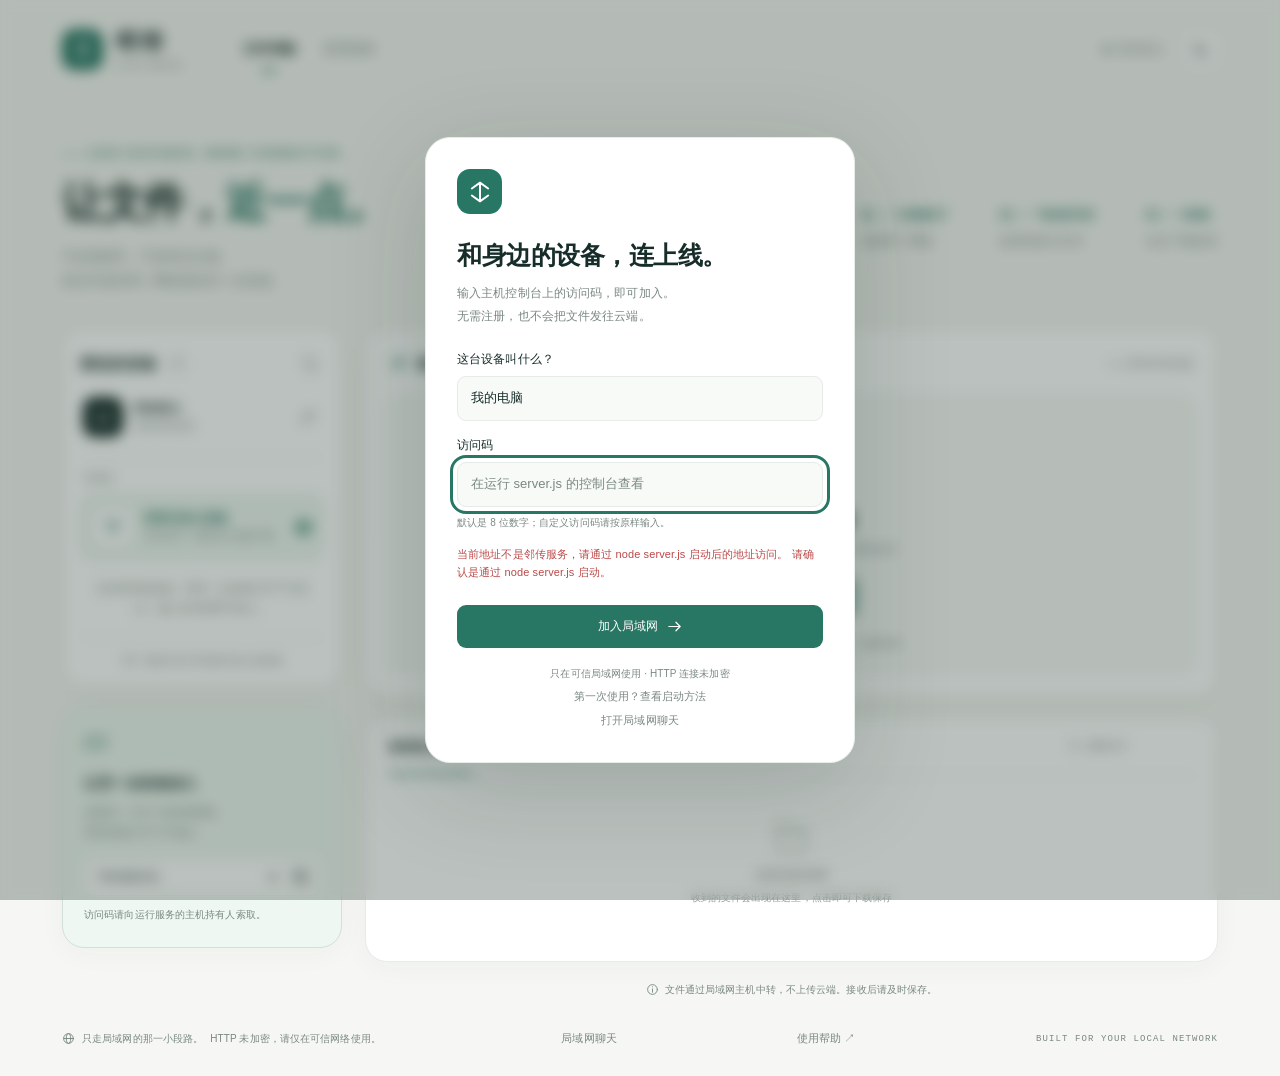
==== commit 4d5716b0: "feat: 新增局域网直连聊天" ====
--- a/index.html
+++ b/index.html
@@ -90,13 +90,13 @@
       <p class="note"><svg class="icon"><use href="#i-info"/></svg><span id="storageNote">文件通过局域网主机中转，不上传云端。接收后请及时保存。</span></p>
     </div>
   </main>
-  <footer class="footer"><span class="footer-left"><svg class="icon"><use href="#i-globe"/></svg>只走局域网的那一小段路。<span>HTTP 未加密，请仅在可信网络使用。</span></span><button type="button" class="text-button" id="footerHelp">使用帮助 ↗</button><span class="footer-right">BUILT FOR YOUR LOCAL NETWORK</span></footer>
+  <footer class="footer"><span class="footer-left"><svg class="icon"><use href="#i-globe"/></svg>只走局域网的那一小段路。<span>HTTP 未加密，请仅在可信网络使用。</span></span><a class="text-button" href="/chat/">局域网聊天</a><button type="button" class="text-button" id="footerHelp">使用帮助 ↗</button><span class="footer-right">BUILT FOR YOUR LOCAL NETWORK</span></footer>
 </div>
 <div class="modal-layer" id="loginLayer" hidden>
   <section class="modal" role="dialog" aria-modal="true" aria-labelledby="loginTitle">
     <span class="brand-mark"><svg class="icon lg"><use href="#i-logo"/></svg></span><h2 id="loginTitle">和身边的设备，连上线。</h2><p class="modal-description" id="loginDescription">输入主机控制台上的访问码，即可加入。<br>无需注册，也不会把文件发往云端。</p>
     <form id="loginForm"><div class="field"><label for="deviceNameInput">这台设备叫什么？</label><input id="deviceNameInput" name="deviceName" autocomplete="off" maxlength="40" placeholder="例如：我的笔记本" required></div><div class="field"><label for="accessCodeInput">访问码</label><input id="accessCodeInput" name="accessCode" type="password" autocomplete="current-password" maxlength="128" placeholder="在运行 server.js 的控制台查看" required><small>默认是 8 位数字；自定义访问码请按原样输入。</small></div><p class="form-error" id="loginError" role="alert" hidden></p><button type="submit" class="primary-button submit" id="joinButton">加入局域网 <svg class="icon"><use href="#i-arrow"/></svg></button></form>
-    <p class="modal-foot">只在可信局域网使用 · HTTP 连接未加密<br><button class="text-button" id="loginHelp" type="button">第一次使用？查看启动方法</button></p>
+    <p class="modal-foot">只在可信局域网使用 · HTTP 连接未加密<br><button class="text-button" id="loginHelp" type="button">第一次使用？查看启动方法</button><br><a class="text-button" href="/chat/">打开局域网聊天</a></p>
   </section>
 </div>
 <div class="modal-layer help-layer" id="helpLayer" hidden>
